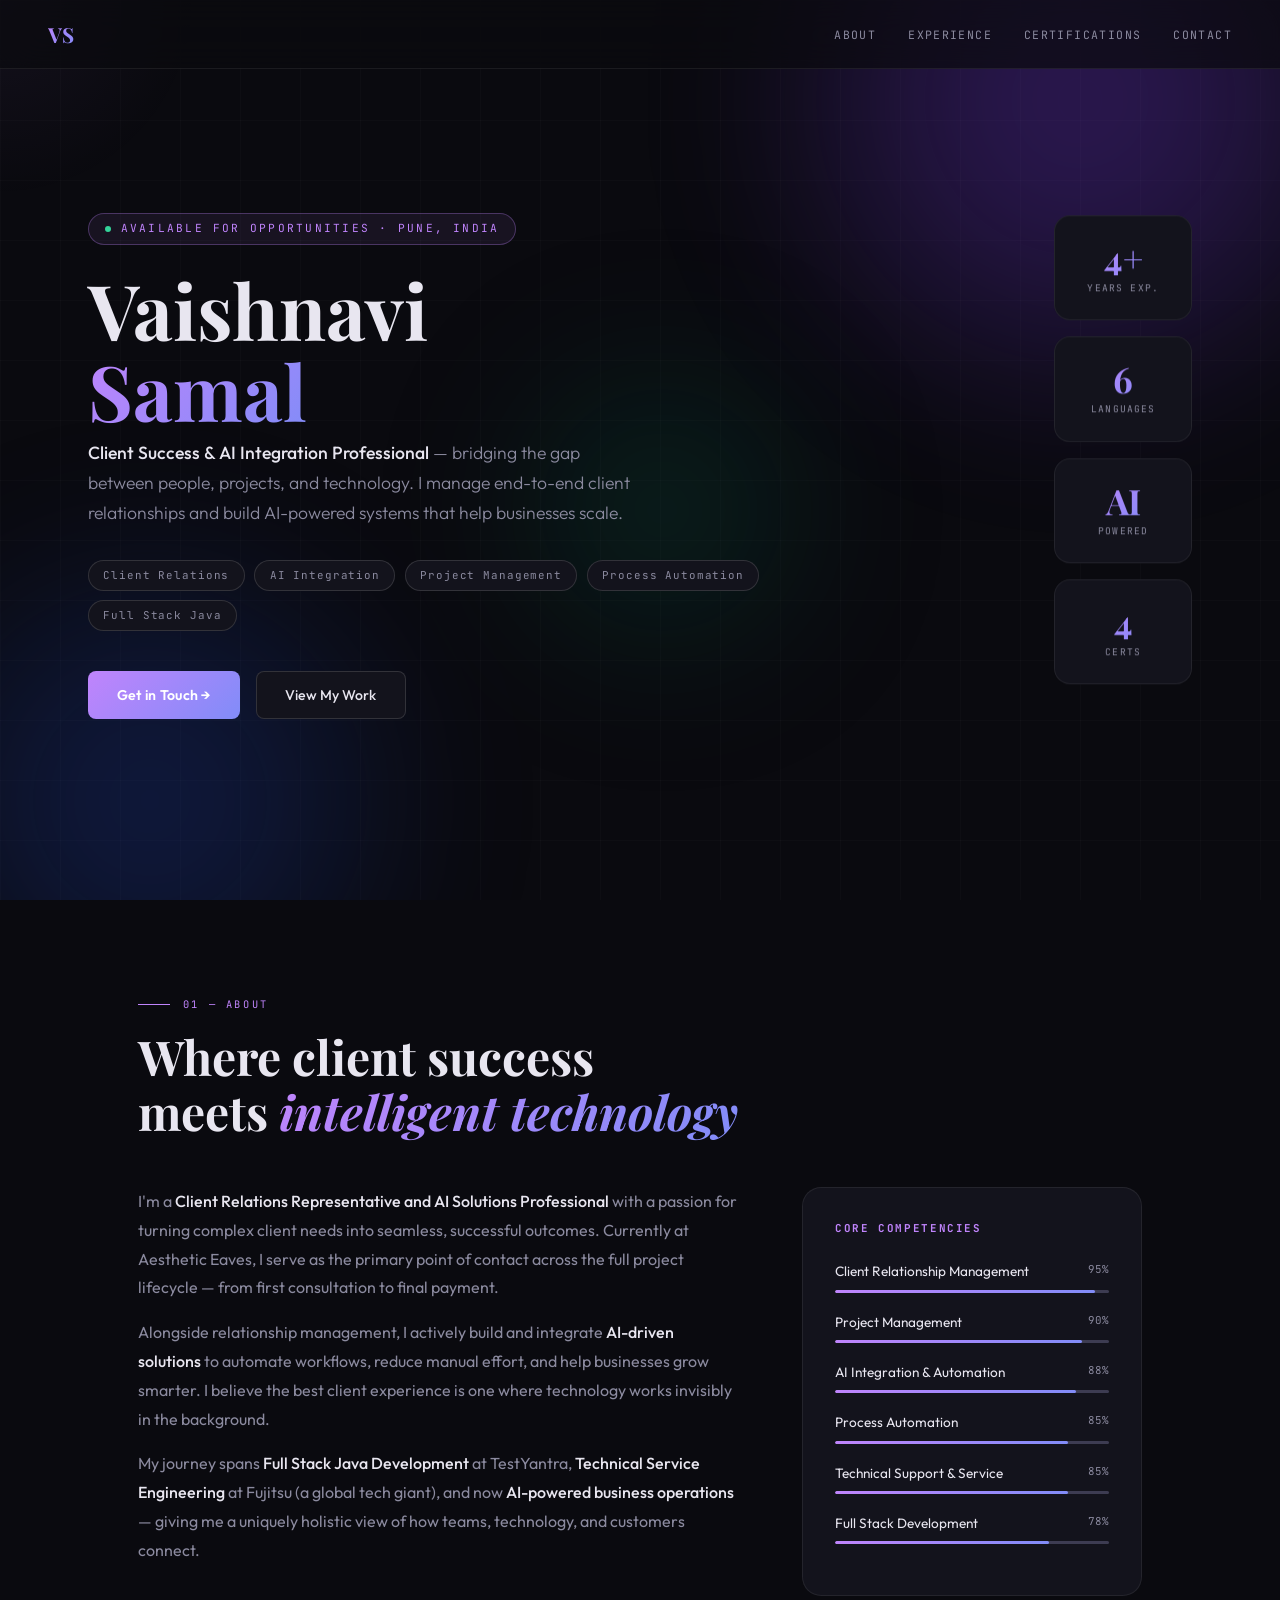
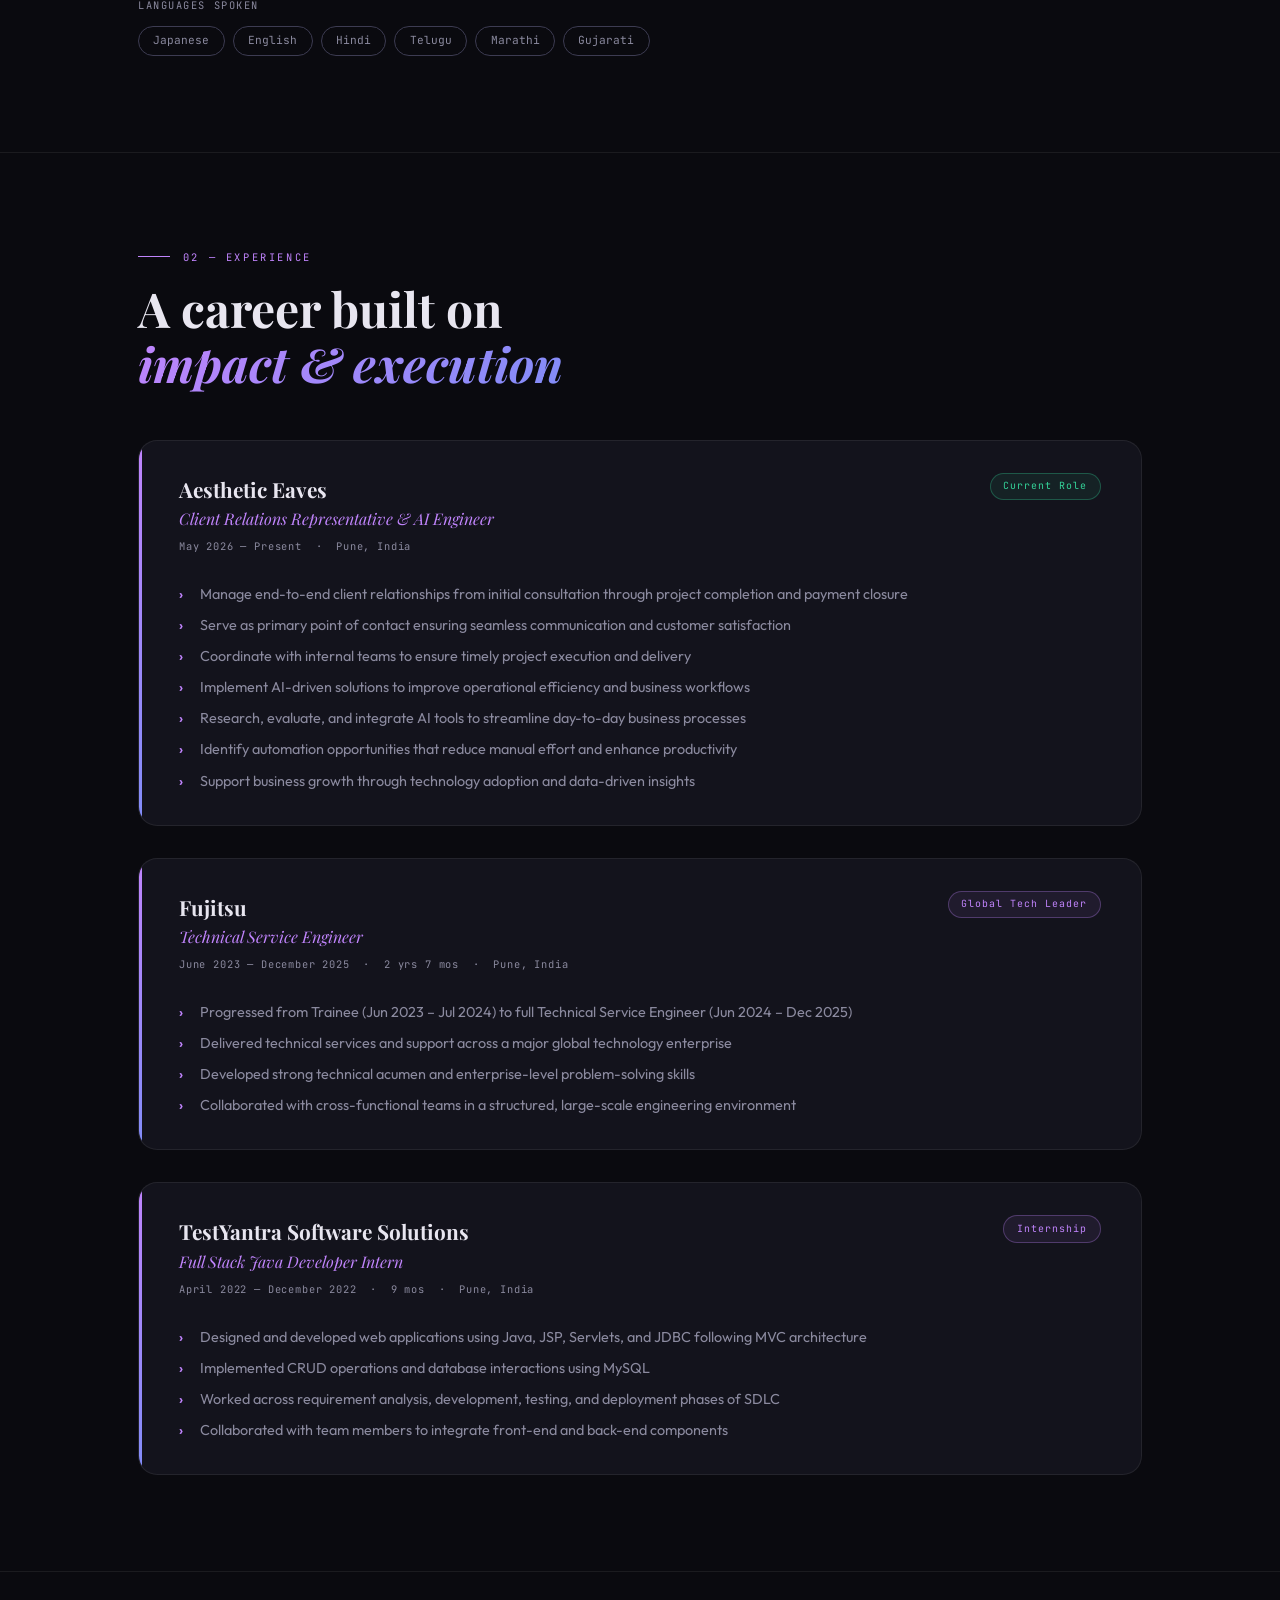
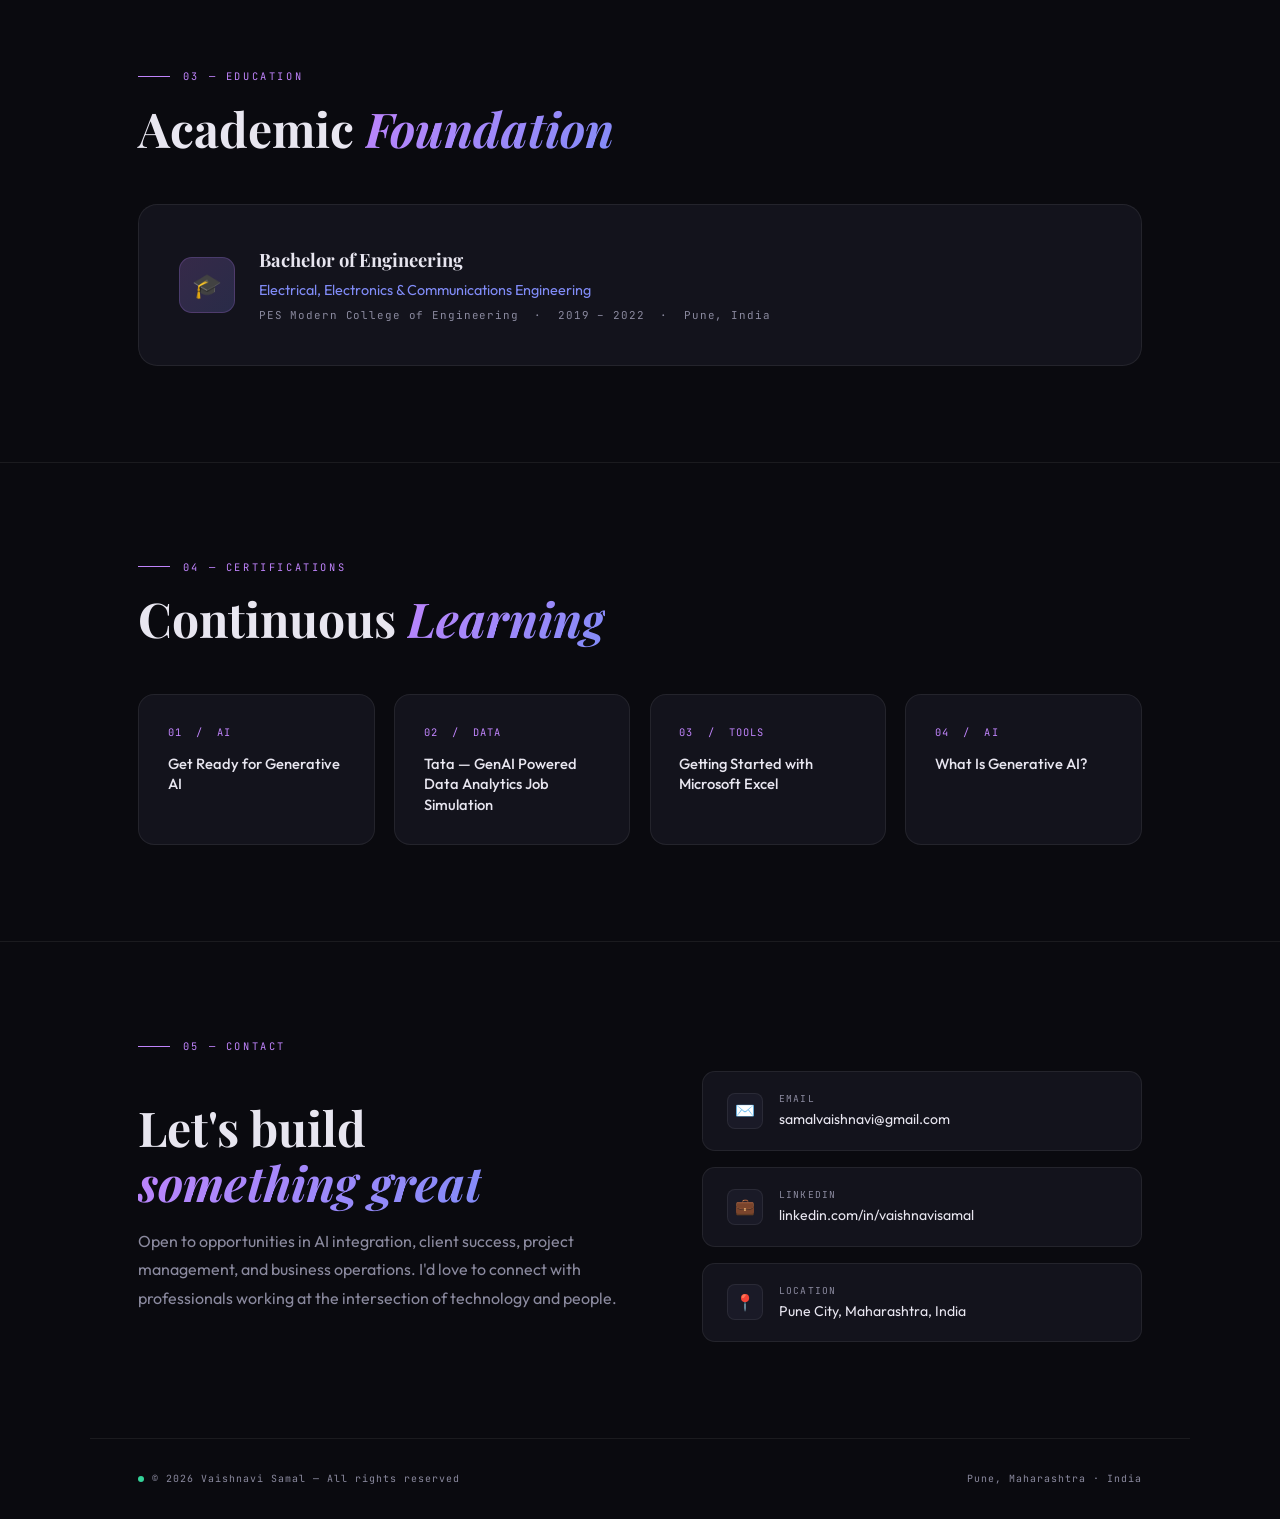
==== index.html @ eb352e18 "Add files via upload" ====
<!DOCTYPE html>
<html lang="en">
<head>
<meta charset="UTF-8"/>
<meta name="viewport" content="width=device-width, initial-scale=1.0"/>
<title>Vaishnavi Samal — Portfolio</title>
<link rel="preconnect" href="https://fonts.googleapis.com"/>
<link rel="preconnect" href="https://fonts.gstatic.com" crossorigin/>
<link href="https://fonts.googleapis.com/css2?family=Playfair+Display:ital,wght@0,400;0,500;0,700;1,400;1,500&family=Outfit:wght@300;400;500;600&family=JetBrains+Mono:wght@300;400&display=swap" rel="stylesheet"/>
<style>
*,*::before,*::after{box-sizing:border-box;margin:0;padding:0}
:root{
  --bg:#0a0a0f;
  --surface:#13131c;
  --surface2:#1a1a27;
  --border:rgba(255,255,255,0.07);
  --border2:rgba(255,255,255,0.13);
  --text:#e8e6f0;
  --muted:#8b8a9f;
  --faint:#3d3c52;
  --accent:#c084fc;
  --accent2:#818cf8;
  --accent3:#34d399;
  --gold:#fbbf24;
  --red:#f87171;
  --grad:linear-gradient(135deg,#c084fc,#818cf8);
}
html{scroll-behavior:smooth;font-size:16px}
body{background:var(--bg);color:var(--text);font-family:'Outfit',sans-serif;font-weight:400;line-height:1.6;overflow-x:hidden}

/* scrollbar */
::-webkit-scrollbar{width:4px}
::-webkit-scrollbar-track{background:var(--bg)}
::-webkit-scrollbar-thumb{background:var(--faint);border-radius:2px}

/* ── CURSOR GLOW ── */
.cursor-glow{position:fixed;pointer-events:none;width:400px;height:400px;border-radius:50%;background:radial-gradient(circle,rgba(192,132,252,0.06) 0%,transparent 70%);transform:translate(-50%,-50%);z-index:0;transition:opacity .3s}

/* ── NAV ── */
nav{position:fixed;top:0;left:0;right:0;z-index:1000;padding:1.1rem 3rem;display:flex;justify-content:space-between;align-items:center;background:rgba(10,10,15,0.7);backdrop-filter:blur(20px);border-bottom:1px solid var(--border)}
.nav-brand{font-family:'Playfair Display',serif;font-size:1.3rem;font-weight:700;background:var(--grad);-webkit-background-clip:text;-webkit-text-fill-color:transparent;background-clip:text;text-decoration:none}
.nav-links{display:flex;gap:2rem;list-style:none}
.nav-links a{font-family:'JetBrains Mono',monospace;font-size:.72rem;letter-spacing:.12em;text-transform:uppercase;color:var(--muted);text-decoration:none;transition:color .2s;position:relative}
.nav-links a::after{content:'';position:absolute;bottom:-3px;left:0;width:0;height:1px;background:var(--accent);transition:width .3s}
.nav-links a:hover{color:var(--text)}
.nav-links a:hover::after{width:100%}

/* ── HERO ── */
.hero{min-height:100vh;display:flex;align-items:center;padding:6rem 3rem 4rem;position:relative;overflow:hidden;max-width:1200px;margin:0 auto}
.hero-bg{position:fixed;top:0;left:0;right:0;bottom:0;z-index:-1;overflow:hidden}
.orb{position:absolute;border-radius:50%;filter:blur(80px);opacity:.35}
.orb1{width:600px;height:600px;background:radial-gradient(circle,#7c3aed,transparent);top:-200px;right:-100px;animation:float1 12s ease-in-out infinite}
.orb2{width:500px;height:500px;background:radial-gradient(circle,#1e40af,transparent);bottom:-150px;left:-100px;animation:float2 15s ease-in-out infinite}
.orb3{width:300px;height:300px;background:radial-gradient(circle,#065f46,transparent);top:40%;left:40%;animation:float3 10s ease-in-out infinite}
@keyframes float1{0%,100%{transform:translate(0,0)}50%{transform:translate(-30px,30px)}}
@keyframes float2{0%,100%{transform:translate(0,0)}50%{transform:translate(25px,-25px)}}
@keyframes float3{0%,100%{transform:translate(0,0)}50%{transform:translate(-20px,20px)}}

.grid-lines{position:fixed;inset:0;z-index:-1;background-image:linear-gradient(rgba(255,255,255,.02) 1px,transparent 1px),linear-gradient(90deg,rgba(255,255,255,.02) 1px,transparent 1px);background-size:60px 60px}

.hero-content{max-width:700px;z-index:2}
.hero-eyebrow{display:inline-flex;align-items:center;gap:.6rem;font-family:'JetBrains Mono',monospace;font-size:.7rem;letter-spacing:.2em;text-transform:uppercase;color:var(--accent);margin-bottom:1.5rem;padding:.4rem 1rem;border:1px solid rgba(192,132,252,.3);border-radius:2rem;background:rgba(192,132,252,.08)}
.hero-eyebrow::before{content:'';width:6px;height:6px;border-radius:50%;background:var(--accent3);animation:pulse 2s ease-in-out infinite}
@keyframes pulse{0%,100%{opacity:1;transform:scale(1)}50%{opacity:.5;transform:scale(.8)}}

h1.name{font-family:'Playfair Display',serif;font-size:clamp(3.2rem,6vw,5.5rem);line-height:1.05;font-weight:700;margin-bottom:.5rem}
h1.name span{background:var(--grad);-webkit-background-clip:text;-webkit-text-fill-color:transparent;background-clip:text}
.hero-title{font-size:1.1rem;color:var(--muted);font-weight:300;margin-bottom:2rem;max-width:560px;line-height:1.7}
.hero-title strong{color:var(--text);font-weight:500}

.hero-chips{display:flex;flex-wrap:wrap;gap:.6rem;margin-bottom:2.5rem}
.chip{font-family:'JetBrains Mono',monospace;font-size:.68rem;letter-spacing:.08em;padding:.35rem .9rem;border:1px solid var(--border2);border-radius:2rem;color:var(--muted);background:var(--surface)}

.hero-actions{display:flex;gap:1rem;flex-wrap:wrap}
.btn-primary{display:inline-flex;align-items:center;gap:.5rem;padding:.75rem 1.8rem;background:var(--grad);color:#fff;text-decoration:none;border-radius:.5rem;font-size:.88rem;font-weight:600;letter-spacing:.02em;transition:opacity .2s,transform .2s}
.btn-primary:hover{opacity:.9;transform:translateY(-1px)}
.btn-secondary{display:inline-flex;align-items:center;gap:.5rem;padding:.75rem 1.8rem;border:1px solid var(--border2);color:var(--text);text-decoration:none;border-radius:.5rem;font-size:.88rem;font-weight:500;transition:all .2s;background:var(--surface)}
.btn-secondary:hover{border-color:var(--accent);background:rgba(192,132,252,.08)}

.hero-stats{position:absolute;right:3rem;top:50%;transform:translateY(-50%);display:flex;flex-direction:column;gap:1rem;z-index:2}
.stat-card{background:var(--surface);border:1px solid var(--border);border-radius:1rem;padding:1.5rem 2rem;text-align:center;backdrop-filter:blur(10px);transition:border-color .3s,transform .3s}
.stat-card:hover{border-color:var(--border2);transform:translateX(-4px)}
.stat-num{font-family:'Playfair Display',serif;font-size:2.2rem;font-weight:700;background:var(--grad);-webkit-background-clip:text;-webkit-text-fill-color:transparent;background-clip:text;line-height:1}
.stat-lbl{font-family:'JetBrains Mono',monospace;font-size:.6rem;letter-spacing:.12em;text-transform:uppercase;color:var(--muted);margin-top:.3rem}

/* ── SECTIONS ── */
.wrapper{max-width:1100px;margin:0 auto;padding:0 3rem}
section{padding:6rem 0;position:relative;z-index:1}
section + section{border-top:1px solid var(--border)}

.section-tag{font-family:'JetBrains Mono',monospace;font-size:.65rem;letter-spacing:.25em;text-transform:uppercase;color:var(--accent);margin-bottom:1rem;display:flex;align-items:center;gap:.8rem}
.section-tag::before{content:'';width:2rem;height:1px;background:var(--accent)}
h2.sh{font-family:'Playfair Display',serif;font-size:clamp(2rem,4vw,3rem);font-weight:700;line-height:1.15;margin-bottom:3rem}
h2.sh em{font-style:italic;background:var(--grad);-webkit-background-clip:text;-webkit-text-fill-color:transparent;background-clip:text}

/* ── ABOUT ── */
.about-grid{display:grid;grid-template-columns:1fr 340px;gap:4rem;align-items:start}
.about-body p{color:var(--muted);margin-bottom:1rem;font-size:1rem;line-height:1.8}
.about-body p strong{color:var(--text);font-weight:500}

.lang-row{margin-top:2rem}
.lang-row-label{font-family:'JetBrains Mono',monospace;font-size:.65rem;letter-spacing:.15em;text-transform:uppercase;color:var(--muted);margin-bottom:.8rem}
.lang-pills{display:flex;flex-wrap:wrap;gap:.5rem}
.lang-pill{font-family:'JetBrains Mono',monospace;font-size:.7rem;padding:.3rem .9rem;border:1px solid var(--faint);border-radius:2rem;color:var(--muted);transition:all .2s}
.lang-pill:hover{border-color:var(--accent3);color:var(--accent3)}

.skills-box{background:var(--surface);border:1px solid var(--border);border-radius:1.2rem;padding:2rem;position:sticky;top:6rem}
.skills-box h3{font-family:'JetBrains Mono',monospace;font-size:.68rem;letter-spacing:.15em;text-transform:uppercase;color:var(--accent);margin-bottom:1.5rem}
.sk{margin-bottom:1.2rem}
.sk-row{display:flex;justify-content:space-between;margin-bottom:.4rem}
.sk-name{font-size:.85rem;color:var(--text)}
.sk-pct{font-family:'JetBrains Mono',monospace;font-size:.68rem;color:var(--muted)}
.sk-track{height:3px;background:var(--faint);border-radius:2px;overflow:hidden}
.sk-fill{height:100%;border-radius:2px;background:var(--grad);width:0;transition:width 1.4s cubic-bezier(.16,1,.3,1)}

/* ── EXPERIENCE ── */
.exp-list{display:flex;flex-direction:column;gap:2rem}
.exp-card{background:var(--surface);border:1px solid var(--border);border-radius:1.2rem;padding:2rem 2.5rem;position:relative;overflow:hidden;transition:border-color .3s,transform .3s;opacity:0;transform:translateY(24px)}
.exp-card.visible{opacity:1;transform:translateY(0)}
.exp-card::before{content:'';position:absolute;left:0;top:0;bottom:0;width:3px;background:var(--grad);border-radius:3px 0 0 3px}
.exp-card:hover{border-color:var(--border2);transform:translateX(4px)}
.exp-head{display:flex;justify-content:space-between;align-items:flex-start;margin-bottom:.8rem;flex-wrap:wrap;gap:.5rem}
.exp-company{font-family:'Playfair Display',serif;font-size:1.3rem;font-weight:700;color:var(--text)}
.exp-badge{font-family:'JetBrains Mono',monospace;font-size:.62rem;letter-spacing:.1em;padding:.3rem .8rem;border-radius:2rem;border:1px solid rgba(192,132,252,.3);color:var(--accent);background:rgba(192,132,252,.08)}
.exp-badge.active{border-color:rgba(52,211,153,.3);color:var(--accent3);background:rgba(52,211,153,.08)}
.exp-role{font-style:italic;color:var(--accent);font-family:'Playfair Display',serif;font-size:1rem;margin-bottom:.4rem}
.exp-meta{font-family:'JetBrains Mono',monospace;font-size:.65rem;letter-spacing:.08em;color:var(--muted);margin-bottom:1rem}
.exp-points{list-style:none;display:flex;flex-direction:column;gap:.5rem}
.exp-points li{font-size:.9rem;color:var(--muted);padding-left:1.3rem;position:relative;line-height:1.6}
.exp-points li::before{content:'›';position:absolute;left:0;color:var(--accent);font-weight:600}

/* ── EDUCATION ── */
.edu-card{background:var(--surface);border:1px solid var(--border);border-radius:1.2rem;padding:2.5rem;display:grid;grid-template-columns:auto 1fr;gap:1.5rem;align-items:center;transition:border-color .3s}
.edu-card:hover{border-color:var(--border2)}
.edu-icon{width:56px;height:56px;border-radius:.8rem;background:linear-gradient(135deg,rgba(192,132,252,.2),rgba(129,140,248,.2));border:1px solid rgba(192,132,252,.2);display:flex;align-items:center;justify-content:center;font-size:1.5rem}
.edu-degree{font-family:'Playfair Display',serif;font-size:1.15rem;font-weight:700;margin-bottom:.3rem}
.edu-field{color:var(--accent2);font-size:.9rem;margin-bottom:.3rem}
.edu-year{font-family:'JetBrains Mono',monospace;font-size:.68rem;color:var(--muted);letter-spacing:.08em}

/* ── CERTS ── */
.cert-grid{display:grid;grid-template-columns:repeat(auto-fit,minmax(230px,1fr));gap:1.2rem}
.cert-card{background:var(--surface);border:1px solid var(--border);border-radius:1rem;padding:1.8rem;position:relative;overflow:hidden;transition:all .3s;opacity:0;transform:translateY(20px)}
.cert-card.visible{opacity:1;transform:translateY(0)}
.cert-card:hover{border-color:rgba(192,132,252,.4);transform:translateY(-4px)}
.cert-card::after{content:'';position:absolute;bottom:0;left:0;right:0;height:2px;background:var(--grad);transform:scaleX(0);transform-origin:left;transition:transform .4s ease}
.cert-card:hover::after{transform:scaleX(1)}
.cert-num{font-family:'JetBrains Mono',monospace;font-size:.65rem;color:var(--accent);letter-spacing:.1em;margin-bottom:.8rem}
.cert-name{font-size:.92rem;font-weight:500;line-height:1.4;color:var(--text)}

/* ── CONTACT ── */
.contact-grid{display:grid;grid-template-columns:1.1fr 1fr;gap:5rem;align-items:center}
.contact-body p{color:var(--muted);margin-top:1rem;font-size:1rem;line-height:1.8}
.contact-links{display:flex;flex-direction:column;gap:1rem}
.clink{display:flex;align-items:center;gap:1rem;text-decoration:none;color:var(--text);padding:1.2rem 1.5rem;border:1px solid var(--border);border-radius:.8rem;background:var(--surface);transition:all .25s}
.clink:hover{border-color:rgba(192,132,252,.4);background:rgba(192,132,252,.06);transform:translateX(4px)}
.clink-icon{width:36px;height:36px;border-radius:.5rem;display:flex;align-items:center;justify-content:center;background:var(--surface2);border:1px solid var(--border);font-size:1rem;flex-shrink:0}
.clink-text{display:flex;flex-direction:column}
.clink-label{font-family:'JetBrains Mono',monospace;font-size:.6rem;letter-spacing:.12em;text-transform:uppercase;color:var(--muted);margin-bottom:.1rem}
.clink-val{font-size:.88rem;color:var(--text)}

/* ── FOOTER ── */
footer{border-top:1px solid var(--border);padding:2rem 3rem;display:flex;justify-content:space-between;align-items:center;max-width:1100px;margin:0 auto;position:relative;z-index:1}
footer p{font-family:'JetBrains Mono',monospace;font-size:.62rem;letter-spacing:.1em;color:var(--muted)}
.footer-dot{width:6px;height:6px;border-radius:50%;background:var(--accent3);display:inline-block;margin-right:.5rem;animation:pulse 2s ease-in-out infinite}

/* ── SCROLL FADE ── */
.fade{opacity:0;transform:translateY(28px);transition:opacity .7s ease,transform .7s ease}
.fade.visible{opacity:1;transform:translateY(0)}

/* ── RESPONSIVE ── */
@media(max-width:900px){
  nav{padding:1rem 1.5rem}
  .nav-links{gap:1.2rem}
  .hero{flex-direction:column;padding:7rem 1.5rem 3rem;align-items:flex-start}
  .hero-stats{position:static;transform:none;flex-direction:row;flex-wrap:wrap;margin-top:2.5rem}
  .stat-card{flex:1;min-width:120px}
  .wrapper{padding:0 1.5rem}
  section{padding:4rem 0}
  .about-grid{grid-template-columns:1fr;gap:2.5rem}
  .skills-box{position:static}
  .contact-grid{grid-template-columns:1fr;gap:2.5rem}
  .edu-card{grid-template-columns:1fr}
  footer{flex-direction:column;gap:.5rem;text-align:center;padding:1.5rem}
}
@media(max-width:600px){
  .nav-links{display:none}
  h1.name{font-size:2.5rem}
  .hero-stats{gap:.7rem}
  .stat-card{padding:1rem 1.2rem}
}
</style>
</head>
<body>

<div class="cursor-glow" id="glow"></div>
<div class="hero-bg">
  <div class="orb orb1"></div>
  <div class="orb orb2"></div>
  <div class="orb orb3"></div>
  <div class="grid-lines"></div>
</div>

<!-- NAV -->
<nav>
  <a href="#" class="nav-brand">VS</a>
  <ul class="nav-links">
    <li><a href="#about">About</a></li>
    <li><a href="#experience">Experience</a></li>
    <li><a href="#certifications">Certifications</a></li>
    <li><a href="#contact">Contact</a></li>
  </ul>
</nav>

<!-- HERO -->
<div class="hero">
  <div class="hero-content">
    <div class="hero-eyebrow">Available for opportunities · Pune, India</div>
    <h1 class="name">Vaishnavi<br/><span>Samal</span></h1>
    <p class="hero-title">
      <strong>Client Success & AI Integration Professional</strong> — bridging the gap between
      people, projects, and technology. I manage end-to-end client relationships and build
      AI-powered systems that help businesses scale.
    </p>
    <div class="hero-chips">
      <span class="chip">Client Relations</span>
      <span class="chip">AI Integration</span>
      <span class="chip">Project Management</span>
      <span class="chip">Process Automation</span>
      <span class="chip">Full Stack Java</span>
    </div>
    <div class="hero-actions">
      <a href="#contact" class="btn-primary">Get in Touch →</a>
      <a href="#experience" class="btn-secondary">View My Work</a>
    </div>
  </div>
  <div class="hero-stats">
    <div class="stat-card">
      <div class="stat-num">4+</div>
      <div class="stat-lbl">Years Exp.</div>
    </div>
    <div class="stat-card">
      <div class="stat-num">6</div>
      <div class="stat-lbl">Languages</div>
    </div>
    <div class="stat-card">
      <div class="stat-num">AI</div>
      <div class="stat-lbl">Powered</div>
    </div>
    <div class="stat-card">
      <div class="stat-num">4</div>
      <div class="stat-lbl">Certs</div>
    </div>
  </div>
</div>

<!-- ABOUT -->
<section id="about">
  <div class="wrapper">
    <div class="section-tag">01 — About</div>
    <h2 class="sh fade">Where client success<br/>meets <em>intelligent technology</em></h2>
    <div class="about-grid">
      <div class="about-body fade">
        <p>I'm a <strong>Client Relations Representative and AI Solutions Professional</strong> with a passion for turning complex client needs into seamless, successful outcomes. Currently at Aesthetic Eaves, I serve as the primary point of contact across the full project lifecycle — from first consultation to final payment.</p>
        <p>Alongside relationship management, I actively build and integrate <strong>AI-driven solutions</strong> to automate workflows, reduce manual effort, and help businesses grow smarter. I believe the best client experience is one where technology works invisibly in the background.</p>
        <p>My journey spans <strong>Full Stack Java Development</strong> at TestYantra, <strong>Technical Service Engineering</strong> at Fujitsu (a global tech giant), and now <strong>AI-powered business operations</strong> — giving me a uniquely holistic view of how teams, technology, and customers connect.</p>
        <div class="lang-row">
          <div class="lang-row-label">Languages Spoken</div>
          <div class="lang-pills">
            <span class="lang-pill">Japanese</span>
            <span class="lang-pill">English</span>
            <span class="lang-pill">Hindi</span>
            <span class="lang-pill">Telugu</span>
            <span class="lang-pill">Marathi</span>
            <span class="lang-pill">Gujarati</span>
          </div>
        </div>
      </div>
      <div class="skills-box fade">
        <h3>Core Competencies</h3>
        <div class="sk">
          <div class="sk-row"><span class="sk-name">Client Relationship Management</span><span class="sk-pct">95%</span></div>
          <div class="sk-track"><div class="sk-fill" data-w="95"></div></div>
        </div>
        <div class="sk">
          <div class="sk-row"><span class="sk-name">Project Management</span><span class="sk-pct">90%</span></div>
          <div class="sk-track"><div class="sk-fill" data-w="90"></div></div>
        </div>
        <div class="sk">
          <div class="sk-row"><span class="sk-name">AI Integration & Automation</span><span class="sk-pct">88%</span></div>
          <div class="sk-track"><div class="sk-fill" data-w="88"></div></div>
        </div>
        <div class="sk">
          <div class="sk-row"><span class="sk-name">Process Automation</span><span class="sk-pct">85%</span></div>
          <div class="sk-track"><div class="sk-fill" data-w="85"></div></div>
        </div>
        <div class="sk">
          <div class="sk-row"><span class="sk-name">Technical Support & Service</span><span class="sk-pct">85%</span></div>
          <div class="sk-track"><div class="sk-fill" data-w="85"></div></div>
        </div>
        <div class="sk">
          <div class="sk-row"><span class="sk-name">Full Stack Development</span><span class="sk-pct">78%</span></div>
          <div class="sk-track"><div class="sk-fill" data-w="78"></div></div>
        </div>
      </div>
    </div>
  </div>
</section>

<!-- EXPERIENCE -->
<section id="experience">
  <div class="wrapper">
    <div class="section-tag">02 — Experience</div>
    <h2 class="sh fade">A career built on<br/><em>impact & execution</em></h2>
    <div class="exp-list">

      <div class="exp-card">
        <div class="exp-head">
          <div>
            <div class="exp-company">Aesthetic Eaves</div>
            <div class="exp-role">Client Relations Representative & AI Engineer</div>
            <div class="exp-meta">May 2026 — Present &nbsp;·&nbsp; Pune, India</div>
          </div>
          <span class="exp-badge active">Current Role</span>
        </div>
        <ul class="exp-points">
          <li>Manage end-to-end client relationships from initial consultation through project completion and payment closure</li>
          <li>Serve as primary point of contact ensuring seamless communication and customer satisfaction</li>
          <li>Coordinate with internal teams to ensure timely project execution and delivery</li>
          <li>Implement AI-driven solutions to improve operational efficiency and business workflows</li>
          <li>Research, evaluate, and integrate AI tools to streamline day-to-day business processes</li>
          <li>Identify automation opportunities that reduce manual effort and enhance productivity</li>
          <li>Support business growth through technology adoption and data-driven insights</li>
        </ul>
      </div>

      <div class="exp-card">
        <div class="exp-head">
          <div>
            <div class="exp-company">Fujitsu</div>
            <div class="exp-role">Technical Service Engineer</div>
            <div class="exp-meta">June 2023 — December 2025 &nbsp;·&nbsp; 2 yrs 7 mos &nbsp;·&nbsp; Pune, India</div>
          </div>
          <span class="exp-badge">Global Tech Leader</span>
        </div>
        <ul class="exp-points">
          <li>Progressed from Trainee (Jun 2023 – Jul 2024) to full Technical Service Engineer (Jun 2024 – Dec 2025)</li>
          <li>Delivered technical services and support across a major global technology enterprise</li>
          <li>Developed strong technical acumen and enterprise-level problem-solving skills</li>
          <li>Collaborated with cross-functional teams in a structured, large-scale engineering environment</li>
        </ul>
      </div>

      <div class="exp-card">
        <div class="exp-head">
          <div>
            <div class="exp-company">TestYantra Software Solutions</div>
            <div class="exp-role">Full Stack Java Developer Intern</div>
            <div class="exp-meta">April 2022 — December 2022 &nbsp;·&nbsp; 9 mos &nbsp;·&nbsp; Pune, India</div>
          </div>
          <span class="exp-badge">Internship</span>
        </div>
        <ul class="exp-points">
          <li>Designed and developed web applications using Java, JSP, Servlets, and JDBC following MVC architecture</li>
          <li>Implemented CRUD operations and database interactions using MySQL</li>
          <li>Worked across requirement analysis, development, testing, and deployment phases of SDLC</li>
          <li>Collaborated with team members to integrate front-end and back-end components</li>
        </ul>
      </div>

    </div>
  </div>
</section>

<!-- EDUCATION -->
<section id="education">
  <div class="wrapper">
    <div class="section-tag">03 — Education</div>
    <h2 class="sh fade">Academic <em>Foundation</em></h2>
    <div class="edu-card fade">
      <div class="edu-icon">🎓</div>
      <div>
        <div class="edu-degree">Bachelor of Engineering</div>
        <div class="edu-field">Electrical, Electronics & Communications Engineering</div>
        <div class="edu-year">PES Modern College of Engineering &nbsp;·&nbsp; 2019 – 2022 &nbsp;·&nbsp; Pune, India</div>
      </div>
    </div>
  </div>
</section>

<!-- CERTIFICATIONS -->
<section id="certifications">
  <div class="wrapper">
    <div class="section-tag">04 — Certifications</div>
    <h2 class="sh fade">Continuous <em>Learning</em></h2>
    <div class="cert-grid">
      <div class="cert-card">
        <div class="cert-num">01 &nbsp;/&nbsp; AI</div>
        <div class="cert-name">Get Ready for Generative AI</div>
      </div>
      <div class="cert-card">
        <div class="cert-num">02 &nbsp;/&nbsp; DATA</div>
        <div class="cert-name">Tata — GenAI Powered Data Analytics Job Simulation</div>
      </div>
      <div class="cert-card">
        <div class="cert-num">03 &nbsp;/&nbsp; TOOLS</div>
        <div class="cert-name">Getting Started with Microsoft Excel</div>
      </div>
      <div class="cert-card">
        <div class="cert-num">04 &nbsp;/&nbsp; AI</div>
        <div class="cert-name">What Is Generative AI?</div>
      </div>
    </div>
  </div>
</section>

<!-- CONTACT -->
<section id="contact">
  <div class="wrapper">
    <div class="section-tag">05 — Contact</div>
    <div class="contact-grid">
      <div class="contact-body fade">
        <h2 class="sh" style="margin-bottom:0">Let's build<br/><em>something great</em></h2>
        <p>Open to opportunities in AI integration, client success, project management, and business operations. I'd love to connect with professionals working at the intersection of technology and people.</p>
      </div>
      <div class="contact-links fade">
        <a href="mailto:samalvaishnavi@gmail.com" class="clink">
          <div class="clink-icon">✉️</div>
          <div class="clink-text">
            <span class="clink-label">Email</span>
            <span class="clink-val">samalvaishnavi@gmail.com</span>
          </div>
        </a>
        <a href="https://www.linkedin.com/in/vaishnavisamal" target="_blank" rel="noopener" class="clink">
          <div class="clink-icon">💼</div>
          <div class="clink-text">
            <span class="clink-label">LinkedIn</span>
            <span class="clink-val">linkedin.com/in/vaishnavisamal</span>
          </div>
        </a>
        <div class="clink" style="cursor:default">
          <div class="clink-icon">📍</div>
          <div class="clink-text">
            <span class="clink-label">Location</span>
            <span class="clink-val">Pune City, Maharashtra, India</span>
          </div>
        </div>
      </div>
    </div>
  </div>
</section>

<footer>
  <p><span class="footer-dot"></span>© 2026 Vaishnavi Samal — All rights reserved</p>
  <p>Pune, Maharashtra · India</p>
</footer>

<script>
// Cursor glow
const glow=document.getElementById('glow');
document.addEventListener('mousemove',e=>{glow.style.left=e.clientX+'px';glow.style.top=e.clientY+'px'});

// Intersection observer — fade + skill bars
const io=new IntersectionObserver(entries=>{
  entries.forEach(e=>{
    if(e.isIntersecting){
      e.target.classList.add('visible');
      e.target.querySelectorAll('.sk-fill').forEach(b=>{b.style.width=b.dataset.w+'%'});
    }
  });
},{threshold:.15});

document.querySelectorAll('.fade,.exp-card,.cert-card').forEach((el,i)=>{
  el.style.transitionDelay=(i*.07)+'s';
  io.observe(el);
});

// Nav active link
const sections=document.querySelectorAll('section[id]');
window.addEventListener('scroll',()=>{
  const y=window.scrollY+100;
  sections.forEach(s=>{
    const link=document.querySelector(`.nav-links a[href="#${s.id}"]`);
    if(link){
      if(y>=s.offsetTop&&y<s.offsetTop+s.offsetHeight){link.style.color='var(--accent)'}
      else{link.style.color=''}
    }
  });
},{passive:true});
</script>
</body>
</html>
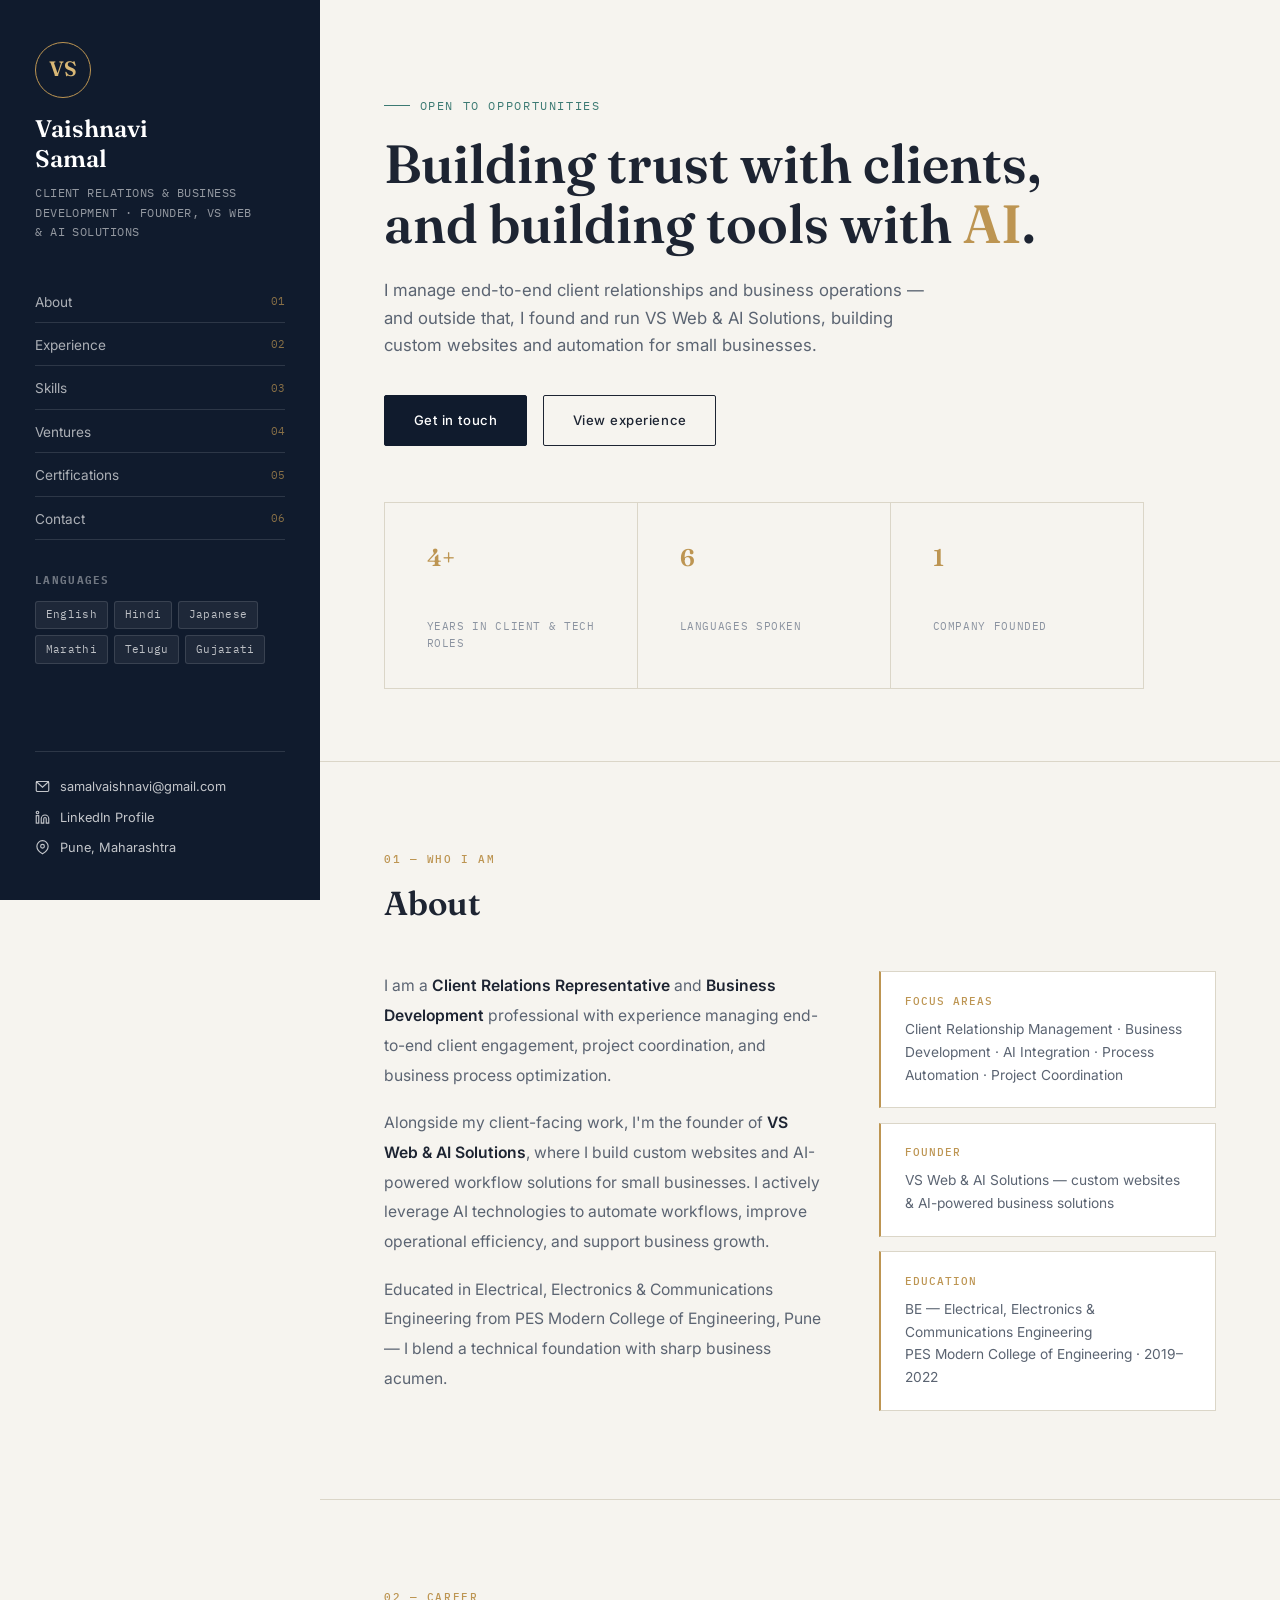
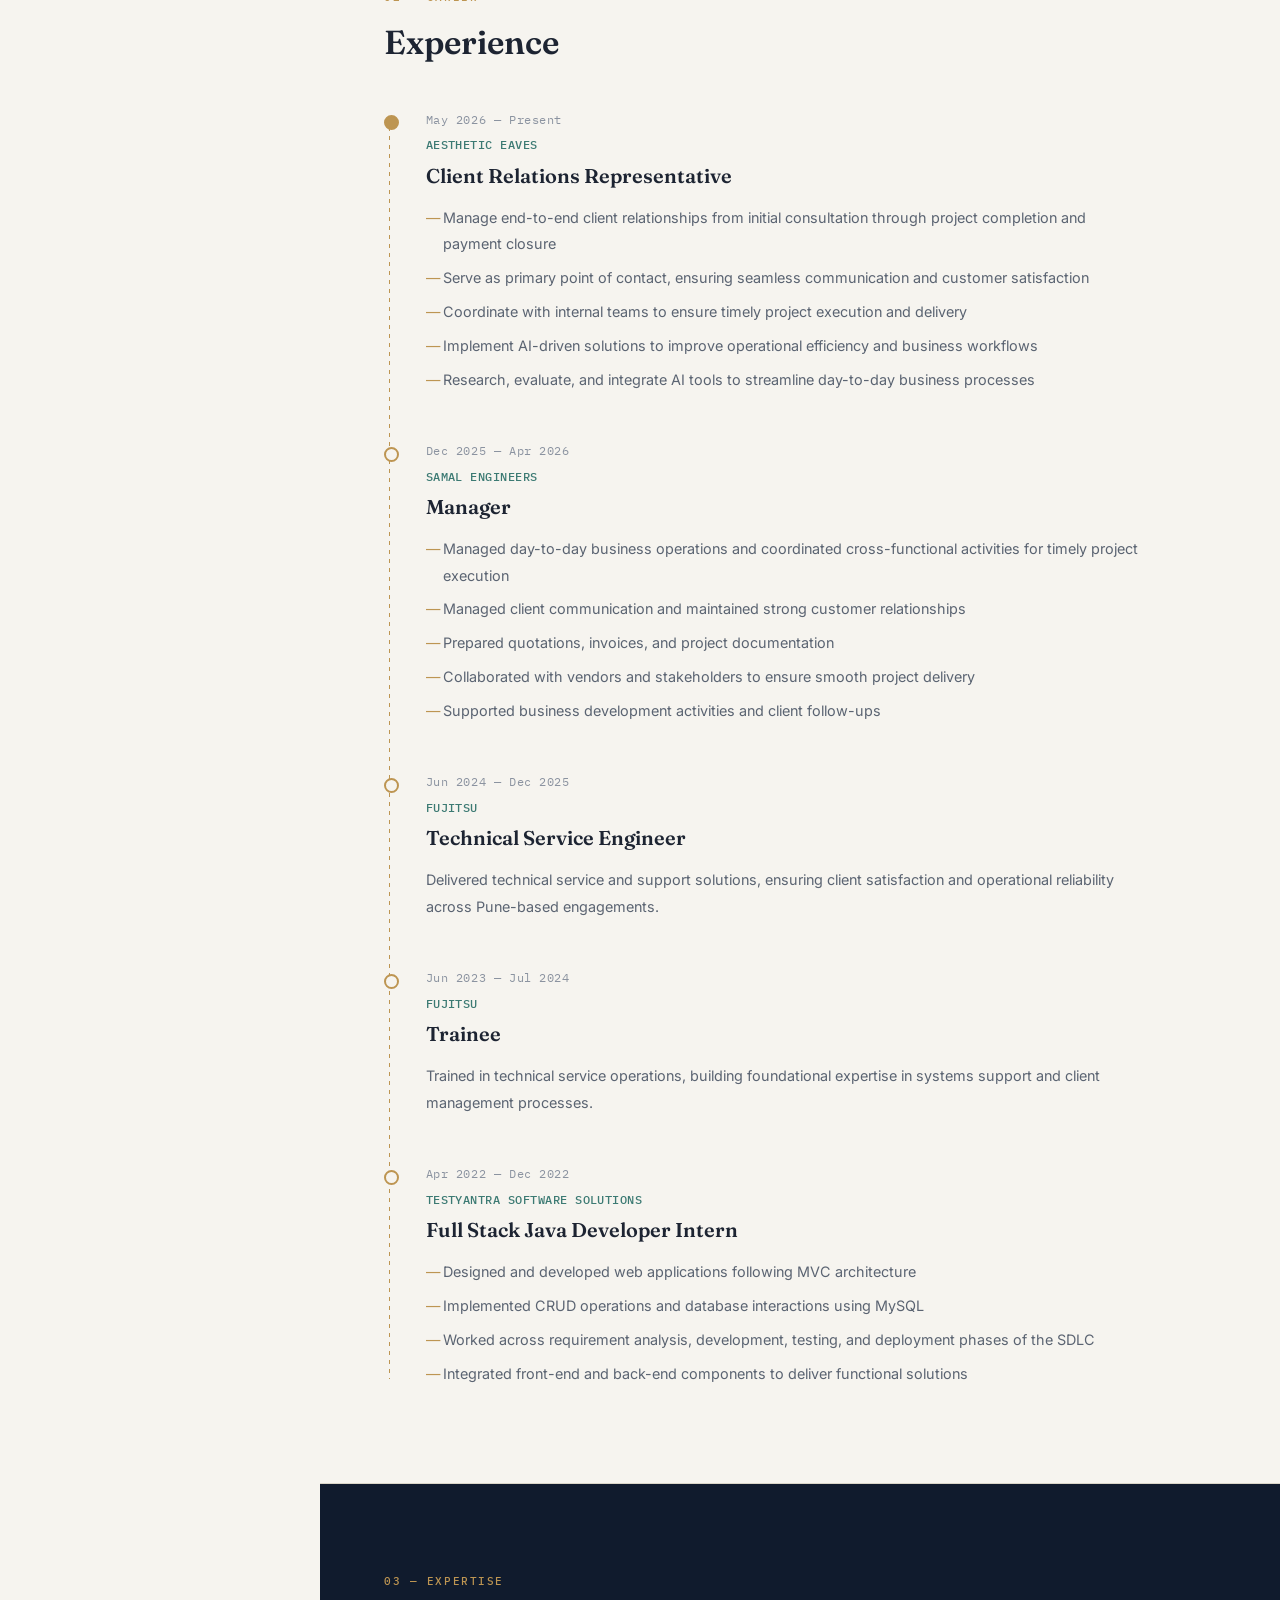
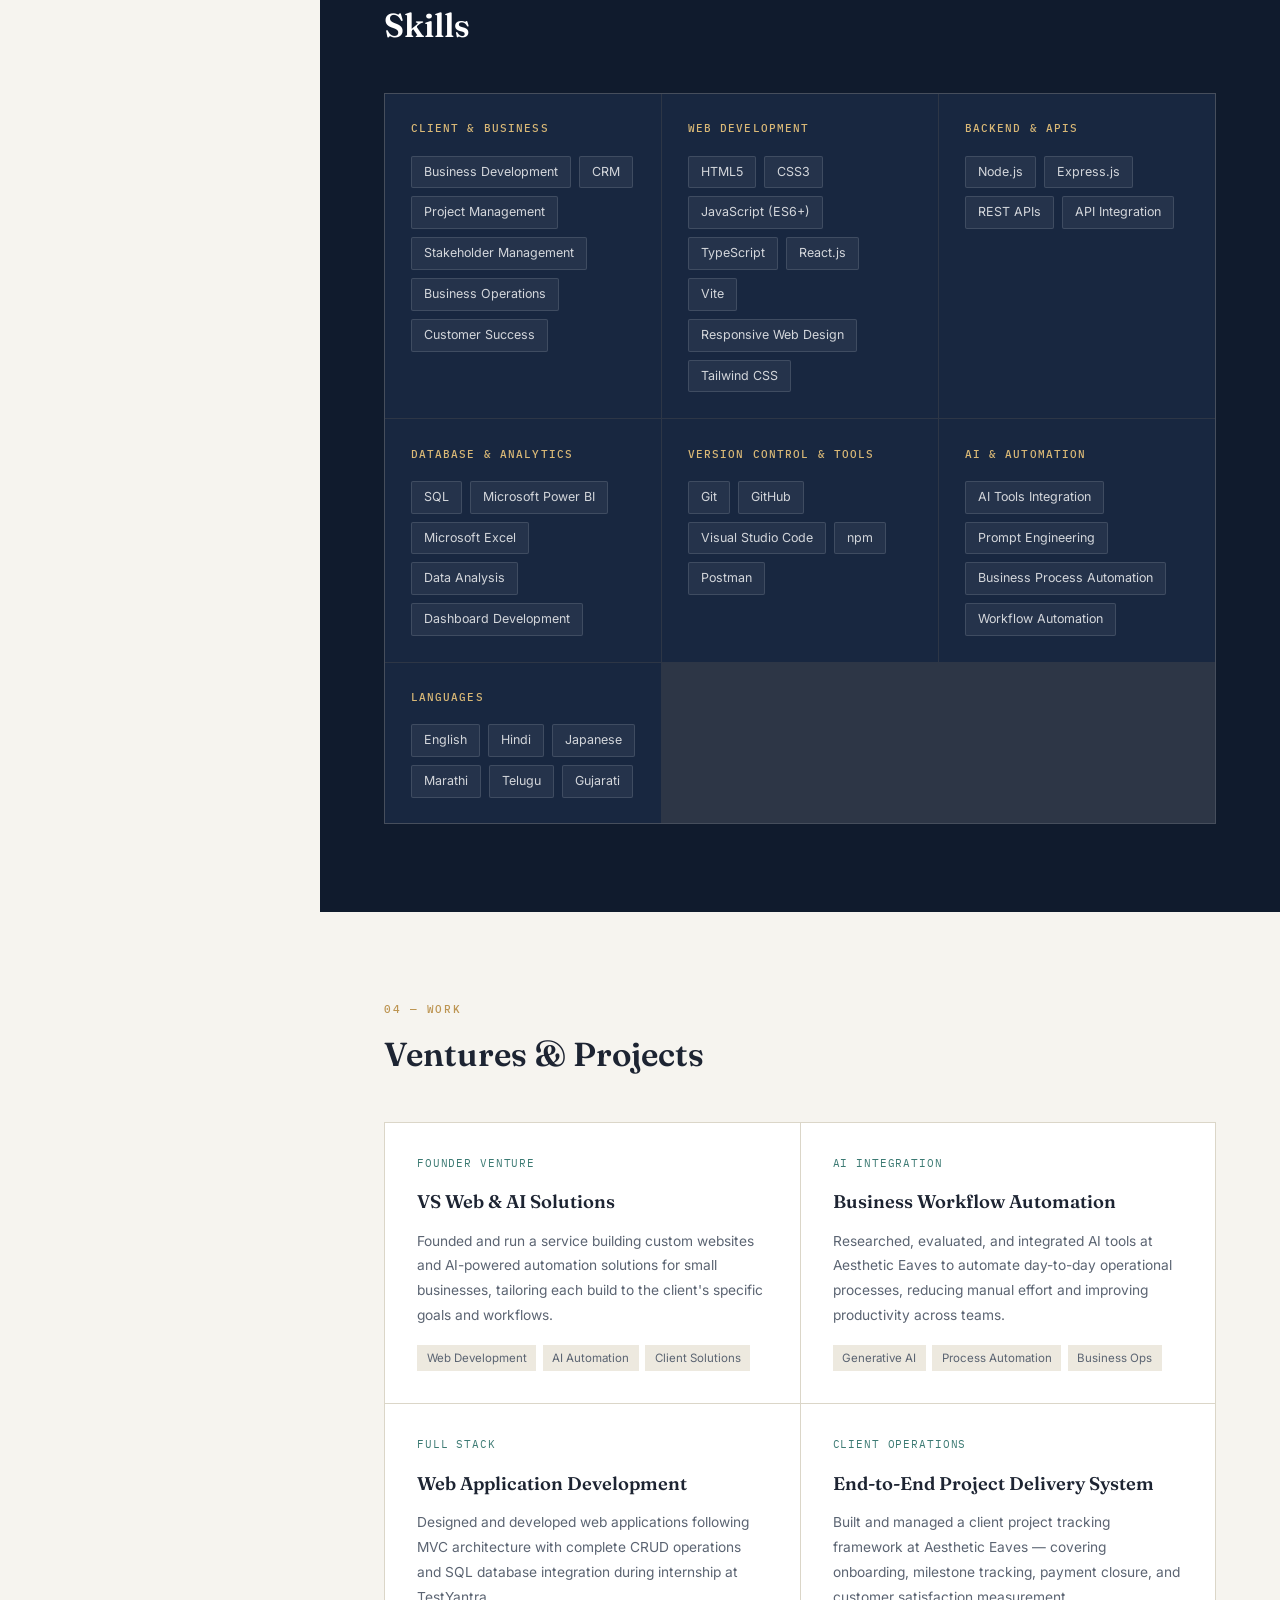
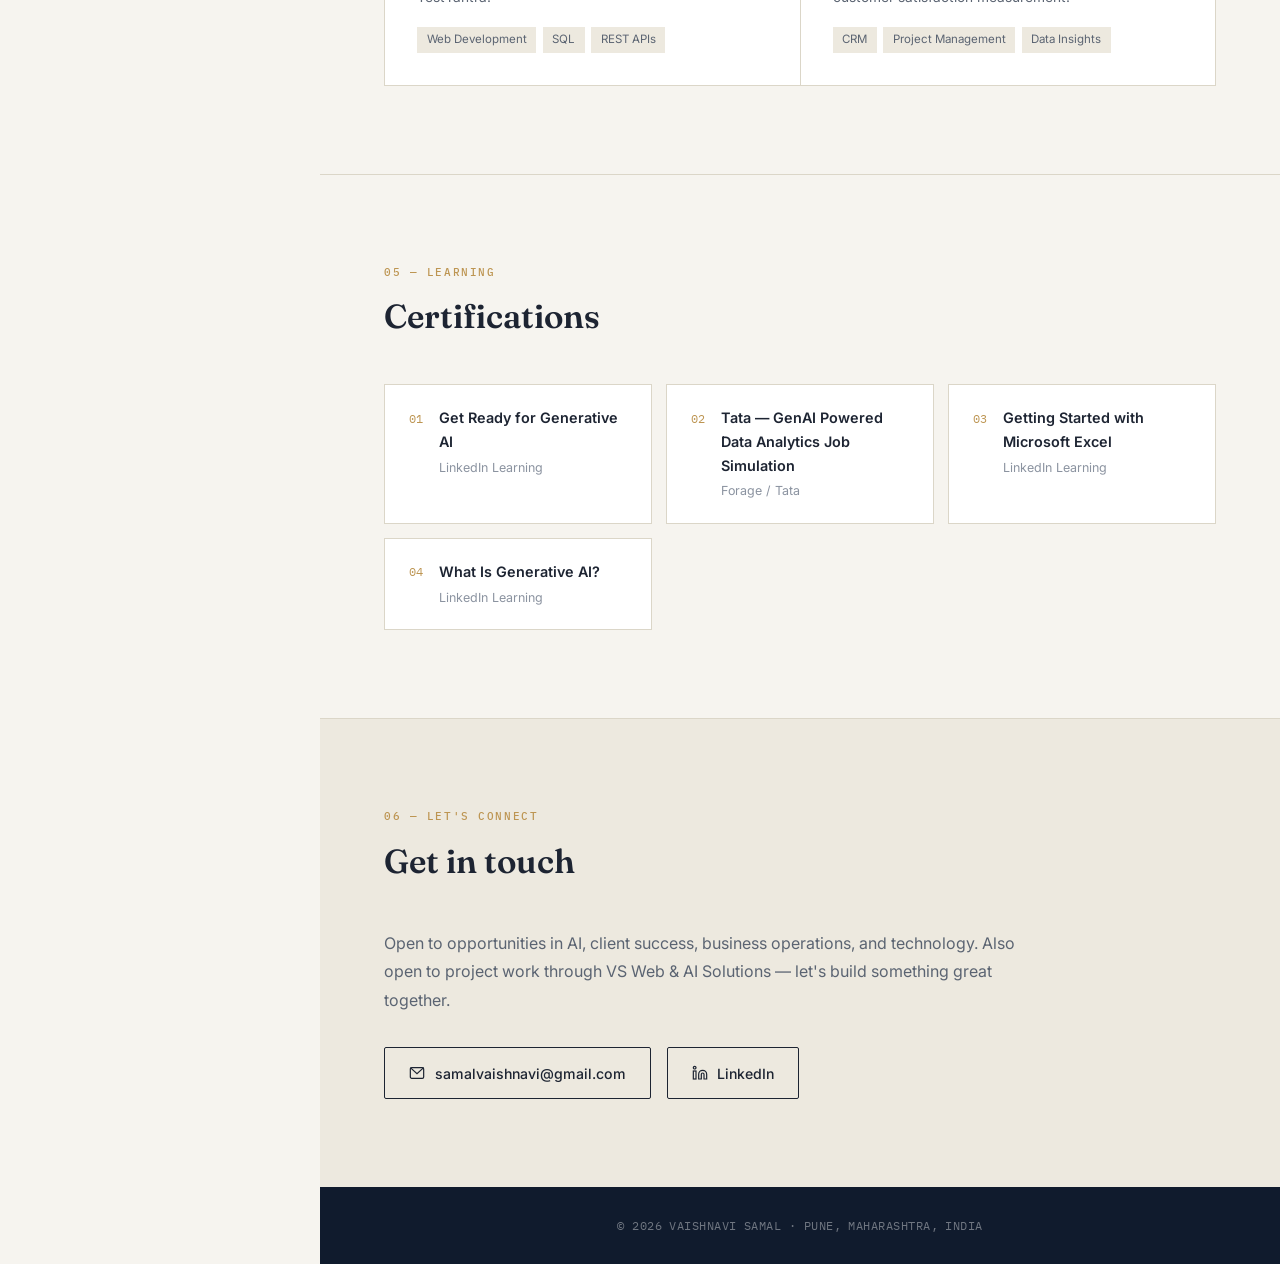
==== commit 49e3da0a: "Add files via upload" ====
--- a/index.html
+++ b/index.html
@@ -1,491 +1,368 @@
 <!DOCTYPE html>
 <html lang="en">
 <head>
-<meta charset="UTF-8"/>
-<meta name="viewport" content="width=device-width, initial-scale=1.0"/>
+<meta charset="UTF-8">
+<meta name="viewport" content="width=device-width, initial-scale=1.0">
 <title>Vaishnavi Samal — Portfolio</title>
-<link rel="preconnect" href="https://fonts.googleapis.com"/>
-<link rel="preconnect" href="https://fonts.gstatic.com" crossorigin/>
-<link href="https://fonts.googleapis.com/css2?family=Playfair+Display:ital,wght@0,400;0,500;0,700;1,400;1,500&family=Outfit:wght@300;400;500;600&family=JetBrains+Mono:wght@300;400&display=swap" rel="stylesheet"/>
-<style>
-*,*::before,*::after{box-sizing:border-box;margin:0;padding:0}
-:root{
-  --bg:#0a0a0f;
-  --surface:#13131c;
-  --surface2:#1a1a27;
-  --border:rgba(255,255,255,0.07);
-  --border2:rgba(255,255,255,0.13);
-  --text:#e8e6f0;
-  --muted:#8b8a9f;
-  --faint:#3d3c52;
-  --accent:#c084fc;
-  --accent2:#818cf8;
-  --accent3:#34d399;
-  --gold:#fbbf24;
-  --red:#f87171;
-  --grad:linear-gradient(135deg,#c084fc,#818cf8);
-}
-html{scroll-behavior:smooth;font-size:16px}
-body{background:var(--bg);color:var(--text);font-family:'Outfit',sans-serif;font-weight:400;line-height:1.6;overflow-x:hidden}
-
-/* scrollbar */
-::-webkit-scrollbar{width:4px}
-::-webkit-scrollbar-track{background:var(--bg)}
-::-webkit-scrollbar-thumb{background:var(--faint);border-radius:2px}
-
-/* ── CURSOR GLOW ── */
-.cursor-glow{position:fixed;pointer-events:none;width:400px;height:400px;border-radius:50%;background:radial-gradient(circle,rgba(192,132,252,0.06) 0%,transparent 70%);transform:translate(-50%,-50%);z-index:0;transition:opacity .3s}
-
-/* ── NAV ── */
-nav{position:fixed;top:0;left:0;right:0;z-index:1000;padding:1.1rem 3rem;display:flex;justify-content:space-between;align-items:center;background:rgba(10,10,15,0.7);backdrop-filter:blur(20px);border-bottom:1px solid var(--border)}
-.nav-brand{font-family:'Playfair Display',serif;font-size:1.3rem;font-weight:700;background:var(--grad);-webkit-background-clip:text;-webkit-text-fill-color:transparent;background-clip:text;text-decoration:none}
-.nav-links{display:flex;gap:2rem;list-style:none}
-.nav-links a{font-family:'JetBrains Mono',monospace;font-size:.72rem;letter-spacing:.12em;text-transform:uppercase;color:var(--muted);text-decoration:none;transition:color .2s;position:relative}
-.nav-links a::after{content:'';position:absolute;bottom:-3px;left:0;width:0;height:1px;background:var(--accent);transition:width .3s}
-.nav-links a:hover{color:var(--text)}
-.nav-links a:hover::after{width:100%}
-
-/* ── HERO ── */
-.hero{min-height:100vh;display:flex;align-items:center;padding:6rem 3rem 4rem;position:relative;overflow:hidden;max-width:1200px;margin:0 auto}
-.hero-bg{position:fixed;top:0;left:0;right:0;bottom:0;z-index:-1;overflow:hidden}
-.orb{position:absolute;border-radius:50%;filter:blur(80px);opacity:.35}
-.orb1{width:600px;height:600px;background:radial-gradient(circle,#7c3aed,transparent);top:-200px;right:-100px;animation:float1 12s ease-in-out infinite}
-.orb2{width:500px;height:500px;background:radial-gradient(circle,#1e40af,transparent);bottom:-150px;left:-100px;animation:float2 15s ease-in-out infinite}
-.orb3{width:300px;height:300px;background:radial-gradient(circle,#065f46,transparent);top:40%;left:40%;animation:float3 10s ease-in-out infinite}
-@keyframes float1{0%,100%{transform:translate(0,0)}50%{transform:translate(-30px,30px)}}
-@keyframes float2{0%,100%{transform:translate(0,0)}50%{transform:translate(25px,-25px)}}
-@keyframes float3{0%,100%{transform:translate(0,0)}50%{transform:translate(-20px,20px)}}
-
-.grid-lines{position:fixed;inset:0;z-index:-1;background-image:linear-gradient(rgba(255,255,255,.02) 1px,transparent 1px),linear-gradient(90deg,rgba(255,255,255,.02) 1px,transparent 1px);background-size:60px 60px}
-
-.hero-content{max-width:700px;z-index:2}
-.hero-eyebrow{display:inline-flex;align-items:center;gap:.6rem;font-family:'JetBrains Mono',monospace;font-size:.7rem;letter-spacing:.2em;text-transform:uppercase;color:var(--accent);margin-bottom:1.5rem;padding:.4rem 1rem;border:1px solid rgba(192,132,252,.3);border-radius:2rem;background:rgba(192,132,252,.08)}
-.hero-eyebrow::before{content:'';width:6px;height:6px;border-radius:50%;background:var(--accent3);animation:pulse 2s ease-in-out infinite}
-@keyframes pulse{0%,100%{opacity:1;transform:scale(1)}50%{opacity:.5;transform:scale(.8)}}
-
-h1.name{font-family:'Playfair Display',serif;font-size:clamp(3.2rem,6vw,5.5rem);line-height:1.05;font-weight:700;margin-bottom:.5rem}
-h1.name span{background:var(--grad);-webkit-background-clip:text;-webkit-text-fill-color:transparent;background-clip:text}
-.hero-title{font-size:1.1rem;color:var(--muted);font-weight:300;margin-bottom:2rem;max-width:560px;line-height:1.7}
-.hero-title strong{color:var(--text);font-weight:500}
-
-.hero-chips{display:flex;flex-wrap:wrap;gap:.6rem;margin-bottom:2.5rem}
-.chip{font-family:'JetBrains Mono',monospace;font-size:.68rem;letter-spacing:.08em;padding:.35rem .9rem;border:1px solid var(--border2);border-radius:2rem;color:var(--muted);background:var(--surface)}
-
-.hero-actions{display:flex;gap:1rem;flex-wrap:wrap}
-.btn-primary{display:inline-flex;align-items:center;gap:.5rem;padding:.75rem 1.8rem;background:var(--grad);color:#fff;text-decoration:none;border-radius:.5rem;font-size:.88rem;font-weight:600;letter-spacing:.02em;transition:opacity .2s,transform .2s}
-.btn-primary:hover{opacity:.9;transform:translateY(-1px)}
-.btn-secondary{display:inline-flex;align-items:center;gap:.5rem;padding:.75rem 1.8rem;border:1px solid var(--border2);color:var(--text);text-decoration:none;border-radius:.5rem;font-size:.88rem;font-weight:500;transition:all .2s;background:var(--surface)}
-.btn-secondary:hover{border-color:var(--accent);background:rgba(192,132,252,.08)}
-
-.hero-stats{position:absolute;right:3rem;top:50%;transform:translateY(-50%);display:flex;flex-direction:column;gap:1rem;z-index:2}
-.stat-card{background:var(--surface);border:1px solid var(--border);border-radius:1rem;padding:1.5rem 2rem;text-align:center;backdrop-filter:blur(10px);transition:border-color .3s,transform .3s}
-.stat-card:hover{border-color:var(--border2);transform:translateX(-4px)}
-.stat-num{font-family:'Playfair Display',serif;font-size:2.2rem;font-weight:700;background:var(--grad);-webkit-background-clip:text;-webkit-text-fill-color:transparent;background-clip:text;line-height:1}
-.stat-lbl{font-family:'JetBrains Mono',monospace;font-size:.6rem;letter-spacing:.12em;text-transform:uppercase;color:var(--muted);margin-top:.3rem}
-
-/* ── SECTIONS ── */
-.wrapper{max-width:1100px;margin:0 auto;padding:0 3rem}
-section{padding:6rem 0;position:relative;z-index:1}
-section + section{border-top:1px solid var(--border)}
-
-.section-tag{font-family:'JetBrains Mono',monospace;font-size:.65rem;letter-spacing:.25em;text-transform:uppercase;color:var(--accent);margin-bottom:1rem;display:flex;align-items:center;gap:.8rem}
-.section-tag::before{content:'';width:2rem;height:1px;background:var(--accent)}
-h2.sh{font-family:'Playfair Display',serif;font-size:clamp(2rem,4vw,3rem);font-weight:700;line-height:1.15;margin-bottom:3rem}
-h2.sh em{font-style:italic;background:var(--grad);-webkit-background-clip:text;-webkit-text-fill-color:transparent;background-clip:text}
-
-/* ── ABOUT ── */
-.about-grid{display:grid;grid-template-columns:1fr 340px;gap:4rem;align-items:start}
-.about-body p{color:var(--muted);margin-bottom:1rem;font-size:1rem;line-height:1.8}
-.about-body p strong{color:var(--text);font-weight:500}
-
-.lang-row{margin-top:2rem}
-.lang-row-label{font-family:'JetBrains Mono',monospace;font-size:.65rem;letter-spacing:.15em;text-transform:uppercase;color:var(--muted);margin-bottom:.8rem}
-.lang-pills{display:flex;flex-wrap:wrap;gap:.5rem}
-.lang-pill{font-family:'JetBrains Mono',monospace;font-size:.7rem;padding:.3rem .9rem;border:1px solid var(--faint);border-radius:2rem;color:var(--muted);transition:all .2s}
-.lang-pill:hover{border-color:var(--accent3);color:var(--accent3)}
-
-.skills-box{background:var(--surface);border:1px solid var(--border);border-radius:1.2rem;padding:2rem;position:sticky;top:6rem}
-.skills-box h3{font-family:'JetBrains Mono',monospace;font-size:.68rem;letter-spacing:.15em;text-transform:uppercase;color:var(--accent);margin-bottom:1.5rem}
-.sk{margin-bottom:1.2rem}
-.sk-row{display:flex;justify-content:space-between;margin-bottom:.4rem}
-.sk-name{font-size:.85rem;color:var(--text)}
-.sk-pct{font-family:'JetBrains Mono',monospace;font-size:.68rem;color:var(--muted)}
-.sk-track{height:3px;background:var(--faint);border-radius:2px;overflow:hidden}
-.sk-fill{height:100%;border-radius:2px;background:var(--grad);width:0;transition:width 1.4s cubic-bezier(.16,1,.3,1)}
-
-/* ── EXPERIENCE ── */
-.exp-list{display:flex;flex-direction:column;gap:2rem}
-.exp-card{background:var(--surface);border:1px solid var(--border);border-radius:1.2rem;padding:2rem 2.5rem;position:relative;overflow:hidden;transition:border-color .3s,transform .3s;opacity:0;transform:translateY(24px)}
-.exp-card.visible{opacity:1;transform:translateY(0)}
-.exp-card::before{content:'';position:absolute;left:0;top:0;bottom:0;width:3px;background:var(--grad);border-radius:3px 0 0 3px}
-.exp-card:hover{border-color:var(--border2);transform:translateX(4px)}
-.exp-head{display:flex;justify-content:space-between;align-items:flex-start;margin-bottom:.8rem;flex-wrap:wrap;gap:.5rem}
-.exp-company{font-family:'Playfair Display',serif;font-size:1.3rem;font-weight:700;color:var(--text)}
-.exp-badge{font-family:'JetBrains Mono',monospace;font-size:.62rem;letter-spacing:.1em;padding:.3rem .8rem;border-radius:2rem;border:1px solid rgba(192,132,252,.3);color:var(--accent);background:rgba(192,132,252,.08)}
-.exp-badge.active{border-color:rgba(52,211,153,.3);color:var(--accent3);background:rgba(52,211,153,.08)}
-.exp-role{font-style:italic;color:var(--accent);font-family:'Playfair Display',serif;font-size:1rem;margin-bottom:.4rem}
-.exp-meta{font-family:'JetBrains Mono',monospace;font-size:.65rem;letter-spacing:.08em;color:var(--muted);margin-bottom:1rem}
-.exp-points{list-style:none;display:flex;flex-direction:column;gap:.5rem}
-.exp-points li{font-size:.9rem;color:var(--muted);padding-left:1.3rem;position:relative;line-height:1.6}
-.exp-points li::before{content:'›';position:absolute;left:0;color:var(--accent);font-weight:600}
-
-/* ── EDUCATION ── */
-.edu-card{background:var(--surface);border:1px solid var(--border);border-radius:1.2rem;padding:2.5rem;display:grid;grid-template-columns:auto 1fr;gap:1.5rem;align-items:center;transition:border-color .3s}
-.edu-card:hover{border-color:var(--border2)}
-.edu-icon{width:56px;height:56px;border-radius:.8rem;background:linear-gradient(135deg,rgba(192,132,252,.2),rgba(129,140,248,.2));border:1px solid rgba(192,132,252,.2);display:flex;align-items:center;justify-content:center;font-size:1.5rem}
-.edu-degree{font-family:'Playfair Display',serif;font-size:1.15rem;font-weight:700;margin-bottom:.3rem}
-.edu-field{color:var(--accent2);font-size:.9rem;margin-bottom:.3rem}
-.edu-year{font-family:'JetBrains Mono',monospace;font-size:.68rem;color:var(--muted);letter-spacing:.08em}
-
-/* ── CERTS ── */
-.cert-grid{display:grid;grid-template-columns:repeat(auto-fit,minmax(230px,1fr));gap:1.2rem}
-.cert-card{background:var(--surface);border:1px solid var(--border);border-radius:1rem;padding:1.8rem;position:relative;overflow:hidden;transition:all .3s;opacity:0;transform:translateY(20px)}
-.cert-card.visible{opacity:1;transform:translateY(0)}
-.cert-card:hover{border-color:rgba(192,132,252,.4);transform:translateY(-4px)}
-.cert-card::after{content:'';position:absolute;bottom:0;left:0;right:0;height:2px;background:var(--grad);transform:scaleX(0);transform-origin:left;transition:transform .4s ease}
-.cert-card:hover::after{transform:scaleX(1)}
-.cert-num{font-family:'JetBrains Mono',monospace;font-size:.65rem;color:var(--accent);letter-spacing:.1em;margin-bottom:.8rem}
-.cert-name{font-size:.92rem;font-weight:500;line-height:1.4;color:var(--text)}
-
-/* ── CONTACT ── */
-.contact-grid{display:grid;grid-template-columns:1.1fr 1fr;gap:5rem;align-items:center}
-.contact-body p{color:var(--muted);margin-top:1rem;font-size:1rem;line-height:1.8}
-.contact-links{display:flex;flex-direction:column;gap:1rem}
-.clink{display:flex;align-items:center;gap:1rem;text-decoration:none;color:var(--text);padding:1.2rem 1.5rem;border:1px solid var(--border);border-radius:.8rem;background:var(--surface);transition:all .25s}
-.clink:hover{border-color:rgba(192,132,252,.4);background:rgba(192,132,252,.06);transform:translateX(4px)}
-.clink-icon{width:36px;height:36px;border-radius:.5rem;display:flex;align-items:center;justify-content:center;background:var(--surface2);border:1px solid var(--border);font-size:1rem;flex-shrink:0}
-.clink-text{display:flex;flex-direction:column}
-.clink-label{font-family:'JetBrains Mono',monospace;font-size:.6rem;letter-spacing:.12em;text-transform:uppercase;color:var(--muted);margin-bottom:.1rem}
-.clink-val{font-size:.88rem;color:var(--text)}
-
-/* ── FOOTER ── */
-footer{border-top:1px solid var(--border);padding:2rem 3rem;display:flex;justify-content:space-between;align-items:center;max-width:1100px;margin:0 auto;position:relative;z-index:1}
-footer p{font-family:'JetBrains Mono',monospace;font-size:.62rem;letter-spacing:.1em;color:var(--muted)}
-.footer-dot{width:6px;height:6px;border-radius:50%;background:var(--accent3);display:inline-block;margin-right:.5rem;animation:pulse 2s ease-in-out infinite}
-
-/* ── SCROLL FADE ── */
-.fade{opacity:0;transform:translateY(28px);transition:opacity .7s ease,transform .7s ease}
-.fade.visible{opacity:1;transform:translateY(0)}
-
-/* ── RESPONSIVE ── */
-@media(max-width:900px){
-  nav{padding:1rem 1.5rem}
-  .nav-links{gap:1.2rem}
-  .hero{flex-direction:column;padding:7rem 1.5rem 3rem;align-items:flex-start}
-  .hero-stats{position:static;transform:none;flex-direction:row;flex-wrap:wrap;margin-top:2.5rem}
-  .stat-card{flex:1;min-width:120px}
-  .wrapper{padding:0 1.5rem}
-  section{padding:4rem 0}
-  .about-grid{grid-template-columns:1fr;gap:2.5rem}
-  .skills-box{position:static}
-  .contact-grid{grid-template-columns:1fr;gap:2.5rem}
-  .edu-card{grid-template-columns:1fr}
-  footer{flex-direction:column;gap:.5rem;text-align:center;padding:1.5rem}
-}
-@media(max-width:600px){
-  .nav-links{display:none}
-  h1.name{font-size:2.5rem}
-  .hero-stats{gap:.7rem}
-  .stat-card{padding:1rem 1.2rem}
-}
-</style>
+<meta name="description" content="Vaishnavi Samal — Client Relations, Business Development & Founder of VS Web & AI Solutions, Pune, India.">
+<link rel="preconnect" href="https://fonts.googleapis.com">
+<link href="https://fonts.googleapis.com/css2?family=Fraunces:opsz,wght@9..144,400;9..144,500;9..144,600;9..144,700&family=Inter:wght@300;400;500;600;700&family=IBM+Plex+Mono:wght@400;500&display=swap" rel="stylesheet">
+<link rel="stylesheet" href="style.css">
 </head>
 <body>
 
-<div class="cursor-glow" id="glow"></div>
-<div class="hero-bg">
-  <div class="orb orb1"></div>
-  <div class="orb orb2"></div>
-  <div class="orb orb3"></div>
-  <div class="grid-lines"></div>
+<div class="mobile-bar">
+  <div class="m-name">Vaishnavi Samal</div>
+  <nav>
+    <a href="#about">About</a>
+    <a href="#experience">Work</a>
+    <a href="#contact">Contact</a>
+  </nav>
 </div>
 
-<!-- NAV -->
-<nav>
-  <a href="#" class="nav-brand">VS</a>
-  <ul class="nav-links">
-    <li><a href="#about">About</a></li>
-    <li><a href="#experience">Experience</a></li>
-    <li><a href="#certifications">Certifications</a></li>
-    <li><a href="#contact">Contact</a></li>
-  </ul>
-</nav>
-
-<!-- HERO -->
-<div class="hero">
-  <div class="hero-content">
-    <div class="hero-eyebrow">Available for opportunities · Pune, India</div>
-    <h1 class="name">Vaishnavi<br/><span>Samal</span></h1>
-    <p class="hero-title">
-      <strong>Client Success & AI Integration Professional</strong> — bridging the gap between
-      people, projects, and technology. I manage end-to-end client relationships and build
-      AI-powered systems that help businesses scale.
-    </p>
-    <div class="hero-chips">
-      <span class="chip">Client Relations</span>
-      <span class="chip">AI Integration</span>
-      <span class="chip">Project Management</span>
-      <span class="chip">Process Automation</span>
-      <span class="chip">Full Stack Java</span>
+<div class="shell">
+  <aside class="sidebar">
+    <div>
+      <div class="mono-badge">VS</div>
+      <div class="side-name">Vaishnavi<br>Samal</div>
+      <div class="side-role">CLIENT RELATIONS &amp; BUSINESS<br>DEVELOPMENT · FOUNDER, VS WEB<br>&amp; AI SOLUTIONS</div>
     </div>
-    <div class="hero-actions">
-      <a href="#contact" class="btn-primary">Get in Touch →</a>
-      <a href="#experience" class="btn-secondary">View My Work</a>
+
+    <nav class="side-nav">
+      <a href="#about"><span>About</span><span class="n">01</span></a>
+      <a href="#experience"><span>Experience</span><span class="n">02</span></a>
+      <a href="#skills"><span>Skills</span><span class="n">03</span></a>
+      <a href="#projects"><span>Ventures</span><span class="n">04</span></a>
+      <a href="#certifications"><span>Certifications</span><span class="n">05</span></a>
+      <a href="#contact"><span>Contact</span><span class="n">06</span></a>
+    </nav>
+
+    <div class="side-block">
+      <h5>Languages</h5>
+      <div class="side-langs">
+        <span class="lang-pill">English</span>
+        <span class="lang-pill">Hindi</span>
+        <span class="lang-pill">Japanese</span>
+        <span class="lang-pill">Marathi</span>
+        <span class="lang-pill">Telugu</span>
+        <span class="lang-pill">Gujarati</span>
+      </div>
     </div>
-  </div>
-  <div class="hero-stats">
-    <div class="stat-card">
-      <div class="stat-num">4+</div>
-      <div class="stat-lbl">Years Exp.</div>
+
+    <div class="side-contact">
+      <a href="mailto:samalvaishnavi@gmail.com">
+        <svg viewBox="0 0 24 24"><rect x="2" y="4" width="20" height="16" rx="2"/><polyline points="2,4 12,13 22,4"/></svg>
+        samalvaishnavi@gmail.com
+      </a>
+      <a href="https://www.linkedin.com/in/vaishnavisamal" target="_blank">
+        <svg viewBox="0 0 24 24"><path d="M16 8a6 6 0 0 1 6 6v7h-4v-7a2 2 0 0 0-2-2 2 2 0 0 0-2 2v7h-4v-7a6 6 0 0 1 6-6z"/><rect x="2" y="9" width="4" height="12"/><circle cx="4" cy="4" r="2"/></svg>
+        LinkedIn Profile
+      </a>
+      <a href="#contact">
+        <svg viewBox="0 0 24 24"><path d="M21 10c0 7-9 12-9 12s-9-5-9-12a9 9 0 0 1 18 0z"/><circle cx="12" cy="10" r="3"/></svg>
+        Pune, Maharashtra
+      </a>
     </div>
-    <div class="stat-card">
-      <div class="stat-num">6</div>
-      <div class="stat-lbl">Languages</div>
-    </div>
-    <div class="stat-card">
-      <div class="stat-num">AI</div>
-      <div class="stat-lbl">Powered</div>
-    </div>
-    <div class="stat-card">
-      <div class="stat-num">4</div>
-      <div class="stat-lbl">Certs</div>
-    </div>
+  </aside>
+
+  <div class="content">
+
+    <!-- HERO -->
+    <section class="hero">
+      <div class="hero-kicker">Open to opportunities</div>
+      <h1>Building trust with clients,<br>and building tools with <em>AI</em>.</h1>
+      <p class="hero-sub">I manage end-to-end client relationships and business operations — and outside that, I found and run VS Web &amp; AI Solutions, building custom websites and automation for small businesses.</p>
+      <div class="hero-btns">
+        <a href="#contact" class="btn-primary">Get in touch</a>
+        <a href="#experience" class="btn-outline">View experience</a>
+      </div>
+      <div class="hero-strip">
+        <div><div class="num">4+</div><div class="lbl">Years in client &amp; tech roles</div></div>
+        <div><div class="num">6</div><div class="lbl">Languages spoken</div></div>
+        <div><div class="num">1</div><div class="lbl">Company founded</div></div>
+      </div>
+    </section>
+
+    <!-- ABOUT -->
+    <section id="about">
+      <p class="eyebrow">01 — Who I am</p>
+      <h2 class="section-title">About</h2>
+      <div class="about-grid">
+        <div class="about-text">
+          <p>I am a <strong>Client Relations Representative</strong> and <strong>Business Development</strong> professional with experience managing end-to-end client engagement, project coordination, and business process optimization.</p>
+          <p>Alongside my client-facing work, I'm the founder of <strong>VS Web &amp; AI Solutions</strong>, where I build custom websites and AI-powered workflow solutions for small businesses. I actively leverage AI technologies to automate workflows, improve operational efficiency, and support business growth.</p>
+          <p>Educated in Electrical, Electronics &amp; Communications Engineering from PES Modern College of Engineering, Pune — I blend a technical foundation with sharp business acumen.</p>
+        </div>
+        <div class="about-cards">
+          <div class="about-card">
+            <h4>Focus areas</h4>
+            <p>Client Relationship Management · Business Development · AI Integration · Process Automation · Project Coordination</p>
+          </div>
+          <div class="about-card">
+            <h4>Founder</h4>
+            <p>VS Web &amp; AI Solutions — custom websites &amp; AI-powered business solutions</p>
+          </div>
+          <div class="about-card">
+            <h4>Education</h4>
+            <p>BE — Electrical, Electronics &amp; Communications Engineering<br>PES Modern College of Engineering · 2019–2022</p>
+          </div>
+        </div>
+      </div>
+    </section>
+
+    <!-- EXPERIENCE -->
+    <section id="experience">
+      <p class="eyebrow">02 — Career</p>
+      <h2 class="section-title">Experience</h2>
+      <div class="timeline">
+
+        <div class="tl-item current">
+          <div class="tl-date">May 2026 — Present</div>
+          <div class="tl-company">Aesthetic Eaves</div>
+          <div class="tl-role">Client Relations Representative</div>
+          <div class="tl-desc">
+            <ul>
+              <li>Manage end-to-end client relationships from initial consultation through project completion and payment closure</li>
+              <li>Serve as primary point of contact, ensuring seamless communication and customer satisfaction</li>
+              <li>Coordinate with internal teams to ensure timely project execution and delivery</li>
+              <li>Implement AI-driven solutions to improve operational efficiency and business workflows</li>
+              <li>Research, evaluate, and integrate AI tools to streamline day-to-day business processes</li>
+            </ul>
+          </div>
+        </div>
+
+        <div class="tl-item">
+          <div class="tl-date">Dec 2025 — Apr 2026</div>
+          <div class="tl-company">Samal Engineers</div>
+          <div class="tl-role">Manager</div>
+          <div class="tl-desc">
+            <ul>
+              <li>Managed day-to-day business operations and coordinated cross-functional activities for timely project execution</li>
+              <li>Managed client communication and maintained strong customer relationships</li>
+              <li>Prepared quotations, invoices, and project documentation</li>
+              <li>Collaborated with vendors and stakeholders to ensure smooth project delivery</li>
+              <li>Supported business development activities and client follow-ups</li>
+            </ul>
+          </div>
+        </div>
+
+        <div class="tl-item">
+          <div class="tl-date">Jun 2024 — Dec 2025</div>
+          <div class="tl-company">Fujitsu</div>
+          <div class="tl-role">Technical Service Engineer</div>
+          <div class="tl-desc">Delivered technical service and support solutions, ensuring client satisfaction and operational reliability across Pune-based engagements.</div>
+        </div>
+
+        <div class="tl-item">
+          <div class="tl-date">Jun 2023 — Jul 2024</div>
+          <div class="tl-company">Fujitsu</div>
+          <div class="tl-role">Trainee</div>
+          <div class="tl-desc">Trained in technical service operations, building foundational expertise in systems support and client management processes.</div>
+        </div>
+
+        <div class="tl-item">
+          <div class="tl-date">Apr 2022 — Dec 2022</div>
+          <div class="tl-company">TestYantra Software Solutions</div>
+          <div class="tl-role">Full Stack Java Developer Intern</div>
+          <div class="tl-desc">
+            <ul>
+              <li>Designed and developed web applications following MVC architecture</li>
+              <li>Implemented CRUD operations and database interactions using MySQL</li>
+              <li>Worked across requirement analysis, development, testing, and deployment phases of the SDLC</li>
+              <li>Integrated front-end and back-end components to deliver functional solutions</li>
+            </ul>
+          </div>
+        </div>
+
+      </div>
+    </section>
+
+    <!-- SKILLS -->
+    <section class="skills-bg" id="skills">
+      <p class="eyebrow">03 — Expertise</p>
+      <h2 class="section-title">Skills</h2>
+      <div class="skills-grid">
+        <div class="skill-group">
+          <h4>Client &amp; Business</h4>
+          <div class="skill-tags">
+            <span class="skill-tag">Business Development</span>
+            <span class="skill-tag">CRM</span>
+            <span class="skill-tag">Project Management</span>
+            <span class="skill-tag">Stakeholder Management</span>
+            <span class="skill-tag">Business Operations</span>
+            <span class="skill-tag">Customer Success</span>
+          </div>
+        </div>
+        <div class="skill-group">
+          <h4>Web Development</h4>
+          <div class="skill-tags">
+            <span class="skill-tag">HTML5</span>
+            <span class="skill-tag">CSS3</span>
+            <span class="skill-tag">JavaScript (ES6+)</span>
+            <span class="skill-tag">TypeScript</span>
+            <span class="skill-tag">React.js</span>
+            <span class="skill-tag">Vite</span>
+            <span class="skill-tag">Responsive Web Design</span>
+            <span class="skill-tag">Tailwind CSS</span>
+          </div>
+        </div>
+        <div class="skill-group">
+          <h4>Backend &amp; APIs</h4>
+          <div class="skill-tags">
+            <span class="skill-tag">Node.js</span>
+            <span class="skill-tag">Express.js</span>
+            <span class="skill-tag">REST APIs</span>
+            <span class="skill-tag">API Integration</span>
+          </div>
+        </div>
+        <div class="skill-group">
+          <h4>Database &amp; Analytics</h4>
+          <div class="skill-tags">
+            <span class="skill-tag">SQL</span>
+            <span class="skill-tag">Microsoft Power BI</span>
+            <span class="skill-tag">Microsoft Excel</span>
+            <span class="skill-tag">Data Analysis</span>
+            <span class="skill-tag">Dashboard Development</span>
+          </div>
+        </div>
+        <div class="skill-group">
+          <h4>Version Control &amp; Tools</h4>
+          <div class="skill-tags">
+            <span class="skill-tag">Git</span>
+            <span class="skill-tag">GitHub</span>
+            <span class="skill-tag">Visual Studio Code</span>
+            <span class="skill-tag">npm</span>
+            <span class="skill-tag">Postman</span>
+          </div>
+        </div>
+        <div class="skill-group">
+          <h4>AI &amp; Automation</h4>
+          <div class="skill-tags">
+            <span class="skill-tag">AI Tools Integration</span>
+            <span class="skill-tag">Prompt Engineering</span>
+            <span class="skill-tag">Business Process Automation</span>
+            <span class="skill-tag">Workflow Automation</span>
+          </div>
+        </div>
+        <div class="skill-group">
+          <h4>Languages</h4>
+          <div class="skill-tags">
+            <span class="skill-tag">English</span>
+            <span class="skill-tag">Hindi</span>
+            <span class="skill-tag">Japanese</span>
+            <span class="skill-tag">Marathi</span>
+            <span class="skill-tag">Telugu</span>
+            <span class="skill-tag">Gujarati</span>
+          </div>
+        </div>
+      </div>
+    </section>
+
+    <!-- PROJECTS -->
+    <section id="projects">
+      <p class="eyebrow">04 — Work</p>
+      <h2 class="section-title">Ventures &amp; Projects</h2>
+      <div class="projects-grid">
+        <div class="proj-card">
+          <span class="proj-tag">Founder Venture</span>
+          <h3>VS Web &amp; AI Solutions</h3>
+          <p>Founded and run a service building custom websites and AI-powered automation solutions for small businesses, tailoring each build to the client's specific goals and workflows.</p>
+          <div class="proj-tech">
+            <span>Web Development</span><span>AI Automation</span><span>Client Solutions</span>
+          </div>
+        </div>
+        <div class="proj-card">
+          <span class="proj-tag">AI Integration</span>
+          <h3>Business Workflow Automation</h3>
+          <p>Researched, evaluated, and integrated AI tools at Aesthetic Eaves to automate day-to-day operational processes, reducing manual effort and improving productivity across teams.</p>
+          <div class="proj-tech">
+            <span>Generative AI</span><span>Process Automation</span><span>Business Ops</span>
+          </div>
+        </div>
+        <div class="proj-card">
+          <span class="proj-tag">Full Stack</span>
+          <h3>Web Application Development</h3>
+          <p>Designed and developed web applications following MVC architecture with complete CRUD operations and SQL database integration during internship at TestYantra.</p>
+          <div class="proj-tech">
+            <span>Web Development</span><span>SQL</span><span>REST APIs</span>
+          </div>
+        </div>
+        <div class="proj-card">
+          <span class="proj-tag">Client Operations</span>
+          <h3>End-to-End Project Delivery System</h3>
+          <p>Built and managed a client project tracking framework at Aesthetic Eaves — covering onboarding, milestone tracking, payment closure, and customer satisfaction measurement.</p>
+          <div class="proj-tech">
+            <span>CRM</span><span>Project Management</span><span>Data Insights</span>
+          </div>
+        </div>
+      </div>
+    </section>
+
+    <!-- CERTIFICATIONS -->
+    <section id="certifications">
+      <p class="eyebrow">05 — Learning</p>
+      <h2 class="section-title">Certifications</h2>
+      <div class="certs-grid">
+        <div class="cert-card">
+          <div class="cert-idx">01</div>
+          <div>
+            <h4>Get Ready for Generative AI</h4>
+            <p>LinkedIn Learning</p>
+          </div>
+        </div>
+        <div class="cert-card">
+          <div class="cert-idx">02</div>
+          <div>
+            <h4>Tata — GenAI Powered Data Analytics Job Simulation</h4>
+            <p>Forage / Tata</p>
+          </div>
+        </div>
+        <div class="cert-card">
+          <div class="cert-idx">03</div>
+          <div>
+            <h4>Getting Started with Microsoft Excel</h4>
+            <p>LinkedIn Learning</p>
+          </div>
+        </div>
+        <div class="cert-card">
+          <div class="cert-idx">04</div>
+          <div>
+            <h4>What Is Generative AI?</h4>
+            <p>LinkedIn Learning</p>
+          </div>
+        </div>
+      </div>
+    </section>
+
+    <!-- CONTACT -->
+    <section class="contact-sec" id="contact">
+      <div class="contact-inner">
+        <p class="eyebrow">06 — Let's connect</p>
+        <h2 class="section-title">Get in touch</h2>
+        <p class="lede">Open to opportunities in AI, client success, business operations, and technology. Also open to project work through VS Web &amp; AI Solutions — let's build something great together.</p>
+        <div class="contact-links">
+          <a href="mailto:samalvaishnavi@gmail.com" class="contact-link">
+            <svg viewBox="0 0 24 24"><rect x="2" y="4" width="20" height="16" rx="2"/><polyline points="2,4 12,13 22,4"/></svg>
+            samalvaishnavi@gmail.com
+          </a>
+          <a href="https://www.linkedin.com/in/vaishnavisamal" target="_blank" class="contact-link">
+            <svg viewBox="0 0 24 24"><path d="M16 8a6 6 0 0 1 6 6v7h-4v-7a2 2 0 0 0-2-2 2 2 0 0 0-2 2v7h-4v-7a6 6 0 0 1 6-6z"/><rect x="2" y="9" width="4" height="12"/><circle cx="4" cy="4" r="2"/></svg>
+            LinkedIn
+          </a>
+        </div>
+      </div>
+    </section>
+
+    <footer>© 2026 VAISHNAVI SAMAL · PUNE, MAHARASHTRA, INDIA</footer>
   </div>
 </div>
 
-<!-- ABOUT -->
-<section id="about">
-  <div class="wrapper">
-    <div class="section-tag">01 — About</div>
-    <h2 class="sh fade">Where client success<br/>meets <em>intelligent technology</em></h2>
-    <div class="about-grid">
-      <div class="about-body fade">
-        <p>I'm a <strong>Client Relations Representative and AI Solutions Professional</strong> with a passion for turning complex client needs into seamless, successful outcomes. Currently at Aesthetic Eaves, I serve as the primary point of contact across the full project lifecycle — from first consultation to final payment.</p>
-        <p>Alongside relationship management, I actively build and integrate <strong>AI-driven solutions</strong> to automate workflows, reduce manual effort, and help businesses grow smarter. I believe the best client experience is one where technology works invisibly in the background.</p>
-        <p>My journey spans <strong>Full Stack Java Development</strong> at TestYantra, <strong>Technical Service Engineering</strong> at Fujitsu (a global tech giant), and now <strong>AI-powered business operations</strong> — giving me a uniquely holistic view of how teams, technology, and customers connect.</p>
-        <div class="lang-row">
-          <div class="lang-row-label">Languages Spoken</div>
-          <div class="lang-pills">
-            <span class="lang-pill">Japanese</span>
-            <span class="lang-pill">English</span>
-            <span class="lang-pill">Hindi</span>
-            <span class="lang-pill">Telugu</span>
-            <span class="lang-pill">Marathi</span>
-            <span class="lang-pill">Gujarati</span>
-          </div>
-        </div>
-      </div>
-      <div class="skills-box fade">
-        <h3>Core Competencies</h3>
-        <div class="sk">
-          <div class="sk-row"><span class="sk-name">Client Relationship Management</span><span class="sk-pct">95%</span></div>
-          <div class="sk-track"><div class="sk-fill" data-w="95"></div></div>
-        </div>
-        <div class="sk">
-          <div class="sk-row"><span class="sk-name">Project Management</span><span class="sk-pct">90%</span></div>
-          <div class="sk-track"><div class="sk-fill" data-w="90"></div></div>
-        </div>
-        <div class="sk">
-          <div class="sk-row"><span class="sk-name">AI Integration & Automation</span><span class="sk-pct">88%</span></div>
-          <div class="sk-track"><div class="sk-fill" data-w="88"></div></div>
-        </div>
-        <div class="sk">
-          <div class="sk-row"><span class="sk-name">Process Automation</span><span class="sk-pct">85%</span></div>
-          <div class="sk-track"><div class="sk-fill" data-w="85"></div></div>
-        </div>
-        <div class="sk">
-          <div class="sk-row"><span class="sk-name">Technical Support & Service</span><span class="sk-pct">85%</span></div>
-          <div class="sk-track"><div class="sk-fill" data-w="85"></div></div>
-        </div>
-        <div class="sk">
-          <div class="sk-row"><span class="sk-name">Full Stack Development</span><span class="sk-pct">78%</span></div>
-          <div class="sk-track"><div class="sk-fill" data-w="78"></div></div>
-        </div>
-      </div>
-    </div>
-  </div>
-</section>
-
-<!-- EXPERIENCE -->
-<section id="experience">
-  <div class="wrapper">
-    <div class="section-tag">02 — Experience</div>
-    <h2 class="sh fade">A career built on<br/><em>impact & execution</em></h2>
-    <div class="exp-list">
-
-      <div class="exp-card">
-        <div class="exp-head">
-          <div>
-            <div class="exp-company">Aesthetic Eaves</div>
-            <div class="exp-role">Client Relations Representative & AI Engineer</div>
-            <div class="exp-meta">May 2026 — Present &nbsp;·&nbsp; Pune, India</div>
-          </div>
-          <span class="exp-badge active">Current Role</span>
-        </div>
-        <ul class="exp-points">
-          <li>Manage end-to-end client relationships from initial consultation through project completion and payment closure</li>
-          <li>Serve as primary point of contact ensuring seamless communication and customer satisfaction</li>
-          <li>Coordinate with internal teams to ensure timely project execution and delivery</li>
-          <li>Implement AI-driven solutions to improve operational efficiency and business workflows</li>
-          <li>Research, evaluate, and integrate AI tools to streamline day-to-day business processes</li>
-          <li>Identify automation opportunities that reduce manual effort and enhance productivity</li>
-          <li>Support business growth through technology adoption and data-driven insights</li>
-        </ul>
-      </div>
-
-      <div class="exp-card">
-        <div class="exp-head">
-          <div>
-            <div class="exp-company">Fujitsu</div>
-            <div class="exp-role">Technical Service Engineer</div>
-            <div class="exp-meta">June 2023 — December 2025 &nbsp;·&nbsp; 2 yrs 7 mos &nbsp;·&nbsp; Pune, India</div>
-          </div>
-          <span class="exp-badge">Global Tech Leader</span>
-        </div>
-        <ul class="exp-points">
-          <li>Progressed from Trainee (Jun 2023 – Jul 2024) to full Technical Service Engineer (Jun 2024 – Dec 2025)</li>
-          <li>Delivered technical services and support across a major global technology enterprise</li>
-          <li>Developed strong technical acumen and enterprise-level problem-solving skills</li>
-          <li>Collaborated with cross-functional teams in a structured, large-scale engineering environment</li>
-        </ul>
-      </div>
-
-      <div class="exp-card">
-        <div class="exp-head">
-          <div>
-            <div class="exp-company">TestYantra Software Solutions</div>
-            <div class="exp-role">Full Stack Java Developer Intern</div>
-            <div class="exp-meta">April 2022 — December 2022 &nbsp;·&nbsp; 9 mos &nbsp;·&nbsp; Pune, India</div>
-          </div>
-          <span class="exp-badge">Internship</span>
-        </div>
-        <ul class="exp-points">
-          <li>Designed and developed web applications using Java, JSP, Servlets, and JDBC following MVC architecture</li>
-          <li>Implemented CRUD operations and database interactions using MySQL</li>
-          <li>Worked across requirement analysis, development, testing, and deployment phases of SDLC</li>
-          <li>Collaborated with team members to integrate front-end and back-end components</li>
-        </ul>
-      </div>
-
-    </div>
-  </div>
-</section>
-
-<!-- EDUCATION -->
-<section id="education">
-  <div class="wrapper">
-    <div class="section-tag">03 — Education</div>
-    <h2 class="sh fade">Academic <em>Foundation</em></h2>
-    <div class="edu-card fade">
-      <div class="edu-icon">🎓</div>
-      <div>
-        <div class="edu-degree">Bachelor of Engineering</div>
-        <div class="edu-field">Electrical, Electronics & Communications Engineering</div>
-        <div class="edu-year">PES Modern College of Engineering &nbsp;·&nbsp; 2019 – 2022 &nbsp;·&nbsp; Pune, India</div>
-      </div>
-    </div>
-  </div>
-</section>
-
-<!-- CERTIFICATIONS -->
-<section id="certifications">
-  <div class="wrapper">
-    <div class="section-tag">04 — Certifications</div>
-    <h2 class="sh fade">Continuous <em>Learning</em></h2>
-    <div class="cert-grid">
-      <div class="cert-card">
-        <div class="cert-num">01 &nbsp;/&nbsp; AI</div>
-        <div class="cert-name">Get Ready for Generative AI</div>
-      </div>
-      <div class="cert-card">
-        <div class="cert-num">02 &nbsp;/&nbsp; DATA</div>
-        <div class="cert-name">Tata — GenAI Powered Data Analytics Job Simulation</div>
-      </div>
-      <div class="cert-card">
-        <div class="cert-num">03 &nbsp;/&nbsp; TOOLS</div>
-        <div class="cert-name">Getting Started with Microsoft Excel</div>
-      </div>
-      <div class="cert-card">
-        <div class="cert-num">04 &nbsp;/&nbsp; AI</div>
-        <div class="cert-name">What Is Generative AI?</div>
-      </div>
-    </div>
-  </div>
-</section>
-
-<!-- CONTACT -->
-<section id="contact">
-  <div class="wrapper">
-    <div class="section-tag">05 — Contact</div>
-    <div class="contact-grid">
-      <div class="contact-body fade">
-        <h2 class="sh" style="margin-bottom:0">Let's build<br/><em>something great</em></h2>
-        <p>Open to opportunities in AI integration, client success, project management, and business operations. I'd love to connect with professionals working at the intersection of technology and people.</p>
-      </div>
-      <div class="contact-links fade">
-        <a href="mailto:samalvaishnavi@gmail.com" class="clink">
-          <div class="clink-icon">✉️</div>
-          <div class="clink-text">
-            <span class="clink-label">Email</span>
-            <span class="clink-val">samalvaishnavi@gmail.com</span>
-          </div>
-        </a>
-        <a href="https://www.linkedin.com/in/vaishnavisamal" target="_blank" rel="noopener" class="clink">
-          <div class="clink-icon">💼</div>
-          <div class="clink-text">
-            <span class="clink-label">LinkedIn</span>
-            <span class="clink-val">linkedin.com/in/vaishnavisamal</span>
-          </div>
-        </a>
-        <div class="clink" style="cursor:default">
-          <div class="clink-icon">📍</div>
-          <div class="clink-text">
-            <span class="clink-label">Location</span>
-            <span class="clink-val">Pune City, Maharashtra, India</span>
-          </div>
-        </div>
-      </div>
-    </div>
-  </div>
-</section>
-
-<footer>
-  <p><span class="footer-dot"></span>© 2026 Vaishnavi Samal — All rights reserved</p>
-  <p>Pune, Maharashtra · India</p>
-</footer>
-
 <script>
-// Cursor glow
-const glow=document.getElementById('glow');
-document.addEventListener('mousemove',e=>{glow.style.left=e.clientX+'px';glow.style.top=e.clientY+'px'});
-
-// Intersection observer — fade + skill bars
-const io=new IntersectionObserver(entries=>{
-  entries.forEach(e=>{
-    if(e.isIntersecting){
-      e.target.classList.add('visible');
-      e.target.querySelectorAll('.sk-fill').forEach(b=>{b.style.width=b.dataset.w+'%'});
-    }
-  });
-},{threshold:.15});
-
-document.querySelectorAll('.fade,.exp-card,.cert-card').forEach((el,i)=>{
-  el.style.transitionDelay=(i*.07)+'s';
-  io.observe(el);
-});
-
-// Nav active link
-const sections=document.querySelectorAll('section[id]');
-window.addEventListener('scroll',()=>{
-  const y=window.scrollY+100;
-  sections.forEach(s=>{
-    const link=document.querySelector(`.nav-links a[href="#${s.id}"]`);
-    if(link){
-      if(y>=s.offsetTop&&y<s.offsetTop+s.offsetHeight){link.style.color='var(--accent)'}
-      else{link.style.color=''}
-    }
-  });
-},{passive:true});
+const observer = new IntersectionObserver((entries)=>{
+  entries.forEach(e=>{ if(e.isIntersecting){ e.target.classList.add('in'); observer.unobserve(e.target);} });
+},{threshold:0.1});
+document.querySelectorAll('section > *').forEach(el=>{ el.classList.add('reveal'); observer.observe(el); });
 </script>
+
 </body>
 </html>
--- a/style.css
+++ b/style.css
@@ -0,0 +1,155 @@
+*{margin:0;padding:0;box-sizing:border-box}
+:root{
+  --navy:#101B2D;
+  --navy2:#182740;
+  --navy3:#22355A;
+  --ivory:#F6F4EF;
+  --paper2:#EDE9DF;
+  --ink:#1D2432;
+  --ink2:#5B6472;
+  --ink3:#8B93A0;
+  --gold:#BD9552;
+  --gold2:#D9B876;
+  --teal:#3C7A73;
+  --line:#DBD6C8;
+  --line-dark:rgba(255,255,255,0.12);
+  --serif:'Fraunces',serif;
+  --sans:'Inter',sans-serif;
+  --mono:'IBM Plex Mono',monospace;
+}
+html{scroll-behavior:smooth}
+@media (prefers-reduced-motion: reduce){html{scroll-behavior:auto}*{animation-duration:0.01ms !important;transition-duration:0.01ms !important}}
+body{font-family:var(--sans);background:var(--ivory);color:var(--ink);line-height:1.65;font-weight:400}
+a{color:inherit}
+::selection{background:var(--gold2);color:var(--navy)}
+
+.eyebrow{font-family:var(--mono);font-size:0.7rem;letter-spacing:0.14em;text-transform:uppercase;color:var(--gold);font-weight:500}
+
+/* LAYOUT SHELL */
+.shell{display:flex;min-height:100vh}
+
+/* SIDEBAR */
+.sidebar{width:320px;flex-shrink:0;background:var(--navy);color:#fff;position:sticky;top:0;height:100vh;padding:2.6rem 2.2rem;display:flex;flex-direction:column;gap:2rem;overflow-y:auto}
+.mono-badge{width:56px;height:56px;border-radius:50%;border:1.5px solid var(--gold);display:flex;align-items:center;justify-content:center;font-family:var(--serif);font-size:1.3rem;font-weight:600;color:var(--gold2);letter-spacing:0.02em}
+.side-name{font-family:var(--serif);font-size:1.5rem;font-weight:600;margin-top:1rem;line-height:1.25;color:#fff}
+.side-role{font-family:var(--mono);font-size:0.72rem;color:rgba(255,255,255,0.55);letter-spacing:0.04em;margin-top:0.6rem;line-height:1.7}
+
+.side-nav{display:flex;flex-direction:column;gap:0.15rem;margin-top:0.5rem}
+.side-nav a{font-size:0.85rem;color:rgba(255,255,255,0.65);text-decoration:none;padding:0.55rem 0;border-bottom:1px solid var(--line-dark);display:flex;align-items:center;justify-content:space-between;transition:color 0.2s,padding-left 0.2s}
+.side-nav a:hover{color:var(--gold2);padding-left:0.35rem}
+.side-nav a span.n{font-family:var(--mono);font-size:0.68rem;color:var(--gold);opacity:0.7}
+
+.side-langs{display:flex;flex-wrap:wrap;gap:0.4rem}
+.lang-pill{font-family:var(--mono);font-size:0.66rem;padding:0.28rem 0.6rem;border-radius:3px;background:rgba(255,255,255,0.06);color:rgba(255,255,255,0.7);border:1px solid var(--line-dark);letter-spacing:0.03em}
+
+.side-contact{display:flex;flex-direction:column;gap:0.6rem;margin-top:auto;padding-top:1.5rem;border-top:1px solid var(--line-dark)}
+.side-contact a{display:flex;align-items:center;gap:0.6rem;font-size:0.8rem;color:rgba(255,255,255,0.75);text-decoration:none;transition:color 0.2s}
+.side-contact a:hover{color:var(--gold2)}
+.side-contact svg{width:15px;height:15px;stroke:currentColor;fill:none;stroke-width:1.8;flex-shrink:0}
+
+.side-block h5{font-family:var(--mono);font-size:0.66rem;letter-spacing:0.12em;text-transform:uppercase;color:rgba(255,255,255,0.4);margin-bottom:0.7rem}
+
+/* MOBILE NAV TOGGLE */
+.mobile-bar{display:none}
+
+/* CONTENT */
+.content{flex:1;min-width:0}
+section{padding:5.5rem 4rem;border-bottom:1px solid var(--line)}
+section:last-of-type{border-bottom:none}
+.section-title{font-family:var(--serif);font-size:clamp(1.8rem,2.6vw,2.4rem);font-weight:600;margin:0.5rem 0 2.5rem;color:var(--ink);max-width:640px}
+
+/* HERO */
+.hero{padding:6rem 4rem 4.5rem;position:relative}
+.hero-kicker{font-family:var(--mono);font-size:0.72rem;letter-spacing:0.14em;text-transform:uppercase;color:var(--teal);margin-bottom:1.2rem;display:flex;align-items:center;gap:0.6rem}
+.hero-kicker::before{content:'';width:26px;height:1px;background:var(--teal)}
+.hero h1{font-family:var(--serif);font-size:clamp(2.4rem,4.2vw,3.6rem);font-weight:600;line-height:1.12;color:var(--ink);max-width:760px;margin-bottom:1.4rem}
+.hero h1 em{font-style:normal;color:var(--gold);position:relative}
+.hero-sub{font-size:1.05rem;color:var(--ink2);max-width:560px;font-weight:400;margin-bottom:2.2rem}
+.hero-btns{display:flex;gap:1rem;flex-wrap:wrap}
+.btn-primary{background:var(--navy);color:#fff;padding:0.85rem 1.8rem;text-decoration:none;font-size:0.82rem;letter-spacing:0.04em;font-weight:500;transition:background 0.2s,transform 0.2s;border-radius:2px;border:1px solid var(--navy)}
+.btn-primary:hover{background:var(--navy3);transform:translateY(-1px)}
+.btn-outline{border:1px solid var(--ink);color:var(--ink);padding:0.85rem 1.8rem;text-decoration:none;font-size:0.82rem;letter-spacing:0.04em;font-weight:500;transition:all 0.2s;border-radius:2px}
+.btn-outline:hover{background:var(--ink);color:var(--ivory)}
+
+.hero-strip{margin-top:3.5rem;display:grid;grid-template-columns:repeat(3,1fr);gap:1px;background:var(--line);border:1px solid var(--line);max-width:760px}
+.hero-strip div{background:var(--ivory);padding:1.1rem 1.3rem}
+.hero-strip .num{font-family:var(--serif);font-size:1.5rem;color:var(--gold);font-weight:600}
+.hero-strip .lbl{font-family:var(--mono);font-size:0.66rem;letter-spacing:0.06em;text-transform:uppercase;color:var(--ink3);margin-top:0.3rem}
+
+/* ABOUT */
+.about-grid{display:grid;grid-template-columns:1.3fr 1fr;gap:3.5rem;align-items:start}
+.about-text p{font-size:0.98rem;color:var(--ink2);line-height:1.9;margin-bottom:1.1rem}
+.about-text strong{color:var(--ink);font-weight:600}
+.about-cards{display:grid;gap:0.9rem}
+.about-card{background:#fff;padding:1.3rem 1.5rem;border:1px solid var(--line);border-left:2px solid var(--gold)}
+.about-card h4{font-family:var(--mono);font-size:0.68rem;letter-spacing:0.1em;text-transform:uppercase;color:var(--gold);margin-bottom:0.45rem;font-weight:500}
+.about-card p{font-size:0.86rem;color:var(--ink2)}
+
+/* EXPERIENCE - connected node timeline */
+.timeline{position:relative;padding-left:2.6rem;max-width:760px}
+.timeline::before{content:'';position:absolute;left:5px;top:8px;bottom:8px;width:1px;background:repeating-linear-gradient(to bottom,var(--gold) 0,var(--gold) 4px,transparent 4px,transparent 9px)}
+.tl-item{position:relative;margin-bottom:3rem}
+.tl-item:last-child{margin-bottom:0}
+.tl-item::before{content:'';position:absolute;left:-2.6rem;top:0.35rem;width:11px;height:11px;border-radius:50%;background:var(--ivory);border:2px solid var(--gold)}
+.tl-item.current::before{background:var(--gold)}
+.tl-date{font-family:var(--mono);font-size:0.72rem;letter-spacing:0.05em;color:var(--ink3);margin-bottom:0.4rem}
+.tl-company{font-family:var(--mono);font-size:0.74rem;color:var(--teal);font-weight:500;letter-spacing:0.04em;text-transform:uppercase;margin-bottom:0.25rem}
+.tl-role{font-family:var(--serif);font-size:1.25rem;font-weight:600;color:var(--ink);margin-bottom:0.8rem}
+.tl-desc{font-size:0.9rem;color:var(--ink2);line-height:1.85}
+.tl-desc ul{list-style:none}
+.tl-desc li{margin-bottom:0.45rem;padding-left:1.1rem;position:relative}
+.tl-desc li::before{content:'—';position:absolute;left:0;color:var(--gold)}
+
+/* SKILLS */
+.skills-bg{background:var(--navy);border-bottom:none}
+.skills-bg .section-title{color:#fff}
+.skills-grid{display:grid;grid-template-columns:repeat(auto-fit,minmax(230px,1fr));gap:1px;background:var(--line-dark);border:1px solid var(--line-dark)}
+.skill-group{background:var(--navy2);padding:1.6rem}
+.skill-group h4{font-family:var(--mono);font-size:0.7rem;letter-spacing:0.1em;text-transform:uppercase;color:var(--gold2);margin-bottom:1.1rem;font-weight:500}
+.skill-tags{display:flex;flex-wrap:wrap;gap:0.5rem}
+.skill-tag{font-size:0.78rem;padding:0.32rem 0.75rem;border-radius:2px;background:rgba(255,255,255,0.06);color:rgba(255,255,255,0.8);border:1px solid var(--line-dark)}
+
+/* PROJECTS */
+.projects-grid{display:grid;grid-template-columns:repeat(auto-fit,minmax(280px,1fr));gap:1px;background:var(--line);border:1px solid var(--line)}
+.proj-card{background:#fff;padding:2rem;transition:background 0.2s}
+.proj-card:hover{background:var(--paper2)}
+.proj-tag{font-family:var(--mono);font-size:0.68rem;letter-spacing:0.08em;text-transform:uppercase;color:var(--teal);margin-bottom:0.9rem;display:block}
+.proj-card h3{font-family:var(--serif);font-size:1.15rem;font-weight:600;margin-bottom:0.7rem;color:var(--ink)}
+.proj-card p{font-size:0.86rem;color:var(--ink2);line-height:1.8}
+.proj-tech{margin-top:1.1rem;display:flex;flex-wrap:wrap;gap:0.4rem}
+.proj-tech span{font-size:0.72rem;padding:0.22rem 0.6rem;background:var(--paper2);color:var(--ink2)}
+.proj-card:hover .proj-tech span{background:#fff}
+
+/* CERTIFICATIONS */
+.certs-grid{display:grid;grid-template-columns:repeat(auto-fit,minmax(260px,1fr));gap:0.9rem}
+.cert-card{background:#fff;padding:1.3rem 1.5rem;border:1px solid var(--line);display:flex;align-items:flex-start;gap:1rem}
+.cert-idx{font-family:var(--mono);font-size:0.75rem;color:var(--gold);flex-shrink:0;padding-top:0.15rem}
+.cert-card h4{font-size:0.9rem;font-weight:600;color:var(--ink);margin-bottom:0.25rem}
+.cert-card p{font-size:0.78rem;color:var(--ink3)}
+
+/* CONTACT */
+.contact-sec{background:var(--paper2)}
+.contact-inner{max-width:640px}
+.contact-inner p.lede{color:var(--ink2);font-size:1rem;line-height:1.8;margin-bottom:2rem}
+.contact-links{display:flex;gap:1rem;flex-wrap:wrap}
+.contact-link{display:flex;align-items:center;gap:0.6rem;font-size:0.88rem;color:var(--ink);text-decoration:none;padding:0.85rem 1.5rem;border:1px solid var(--ink);transition:all 0.2s;font-weight:500;border-radius:2px}
+.contact-link:hover{background:var(--ink);color:var(--ivory)}
+.contact-link svg{width:16px;height:16px;stroke:currentColor;fill:none;stroke-width:1.8}
+
+footer{background:var(--navy);color:rgba(255,255,255,0.4);text-align:center;padding:1.8rem;font-family:var(--mono);font-size:0.72rem;letter-spacing:0.04em}
+
+/* reveal animation */
+.reveal{opacity:0;transform:translateY(16px);transition:opacity 0.6s ease,transform 0.6s ease}
+.reveal.in{opacity:1;transform:translateY(0)}
+
+@media(max-width:980px){
+  .sidebar{display:none}
+  .mobile-bar{display:flex;position:sticky;top:0;z-index:50;background:var(--navy);color:#fff;padding:1rem 1.5rem;align-items:center;justify-content:space-between}
+  .mobile-bar .m-name{font-family:var(--serif);font-size:1.05rem}
+  .mobile-bar nav{display:flex;gap:1.1rem}
+  .mobile-bar nav a{color:rgba(255,255,255,0.65);text-decoration:none;font-size:0.72rem;font-family:var(--mono);letter-spacing:0.03em}
+  section{padding:3.2rem 1.5rem}
+  .hero{padding:2.8rem 1.5rem 2.5rem}
+  .about-grid{grid-template-columns:1fr}
+  .hero-strip{grid-template-columns:1fr 1fr}
+}
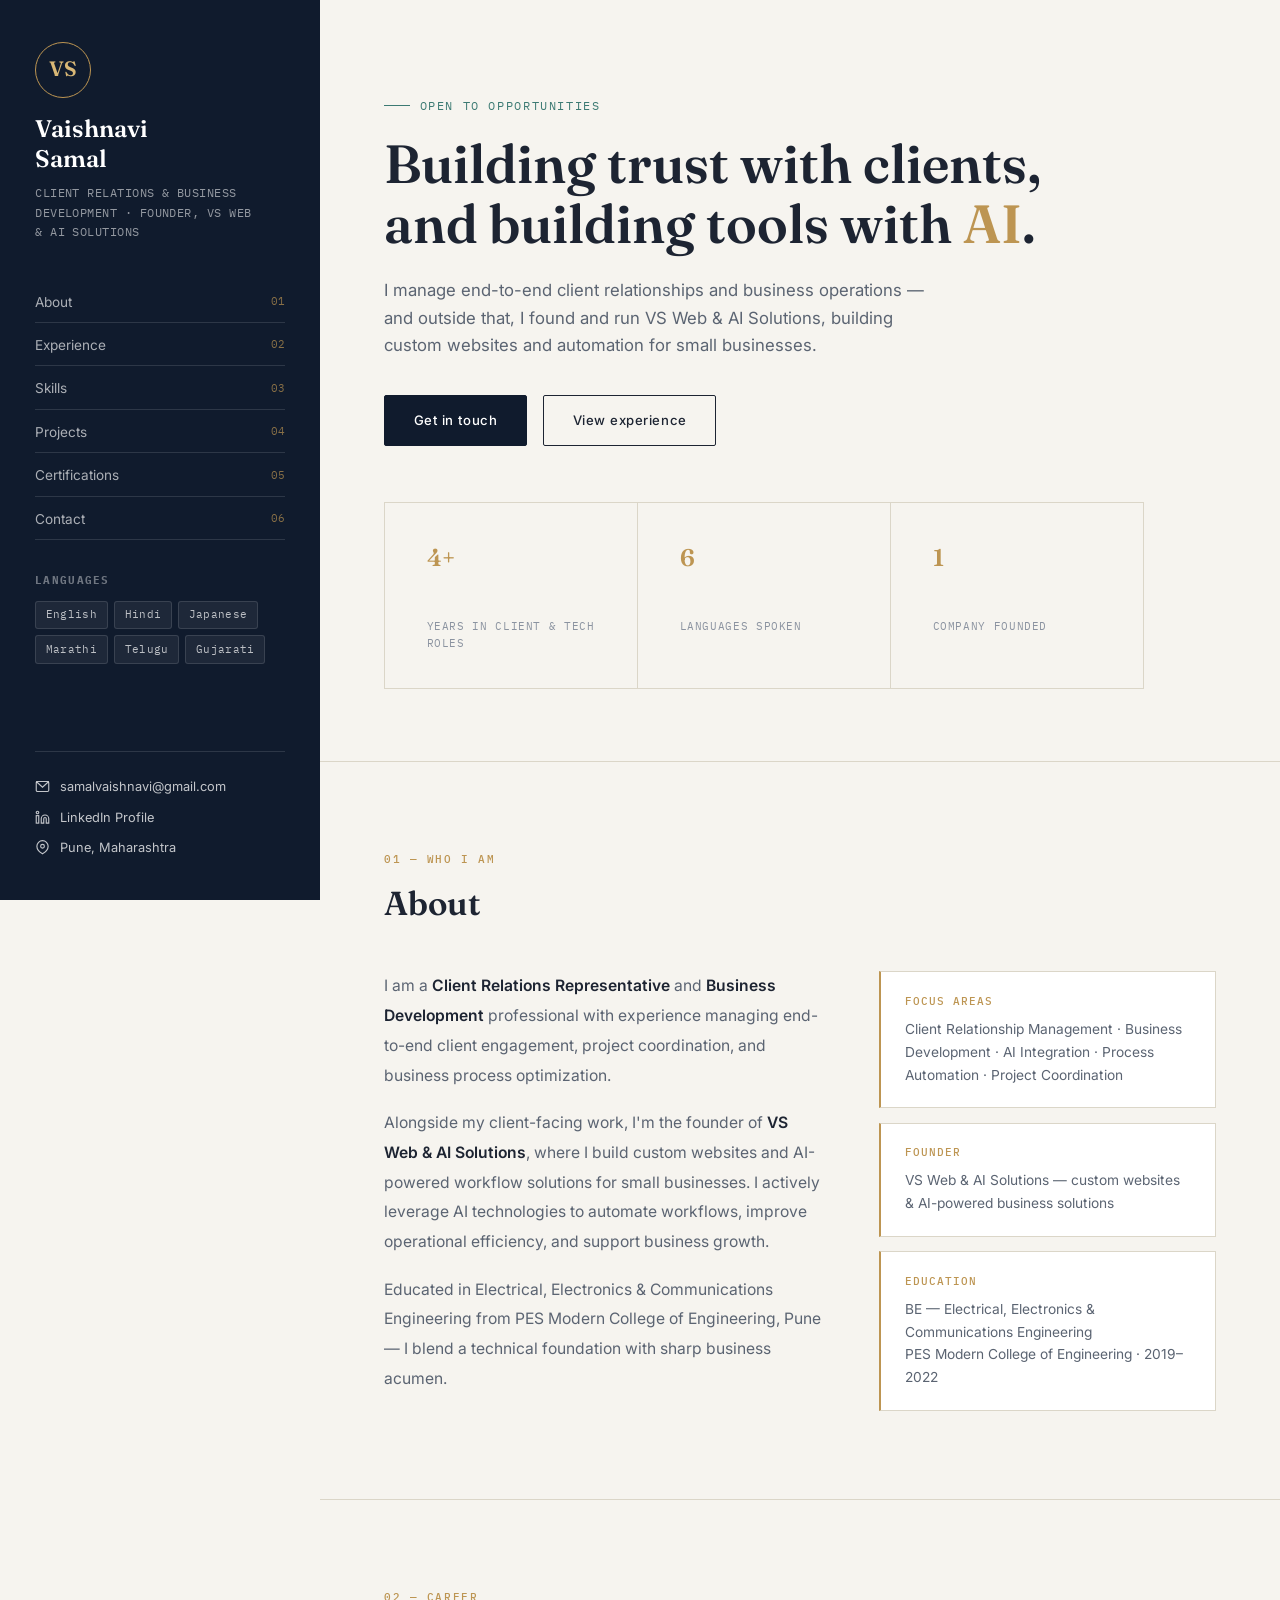
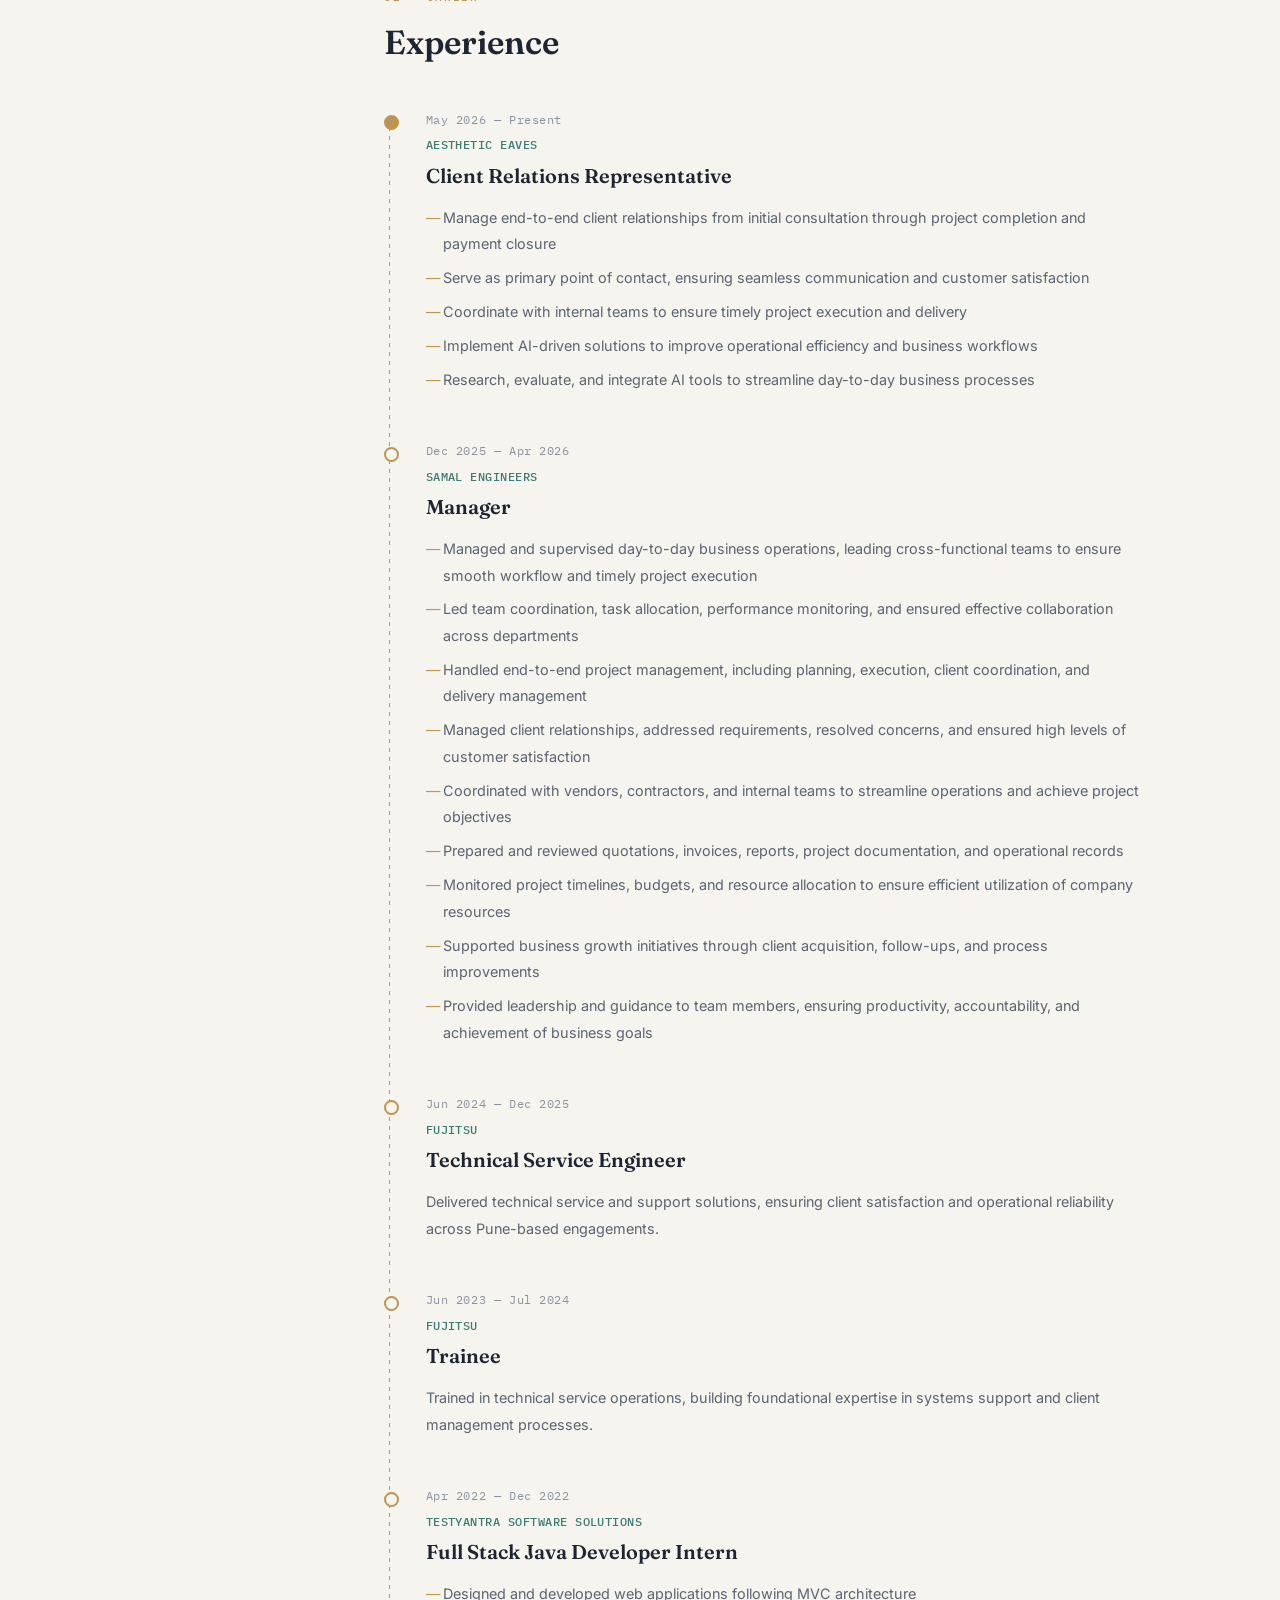
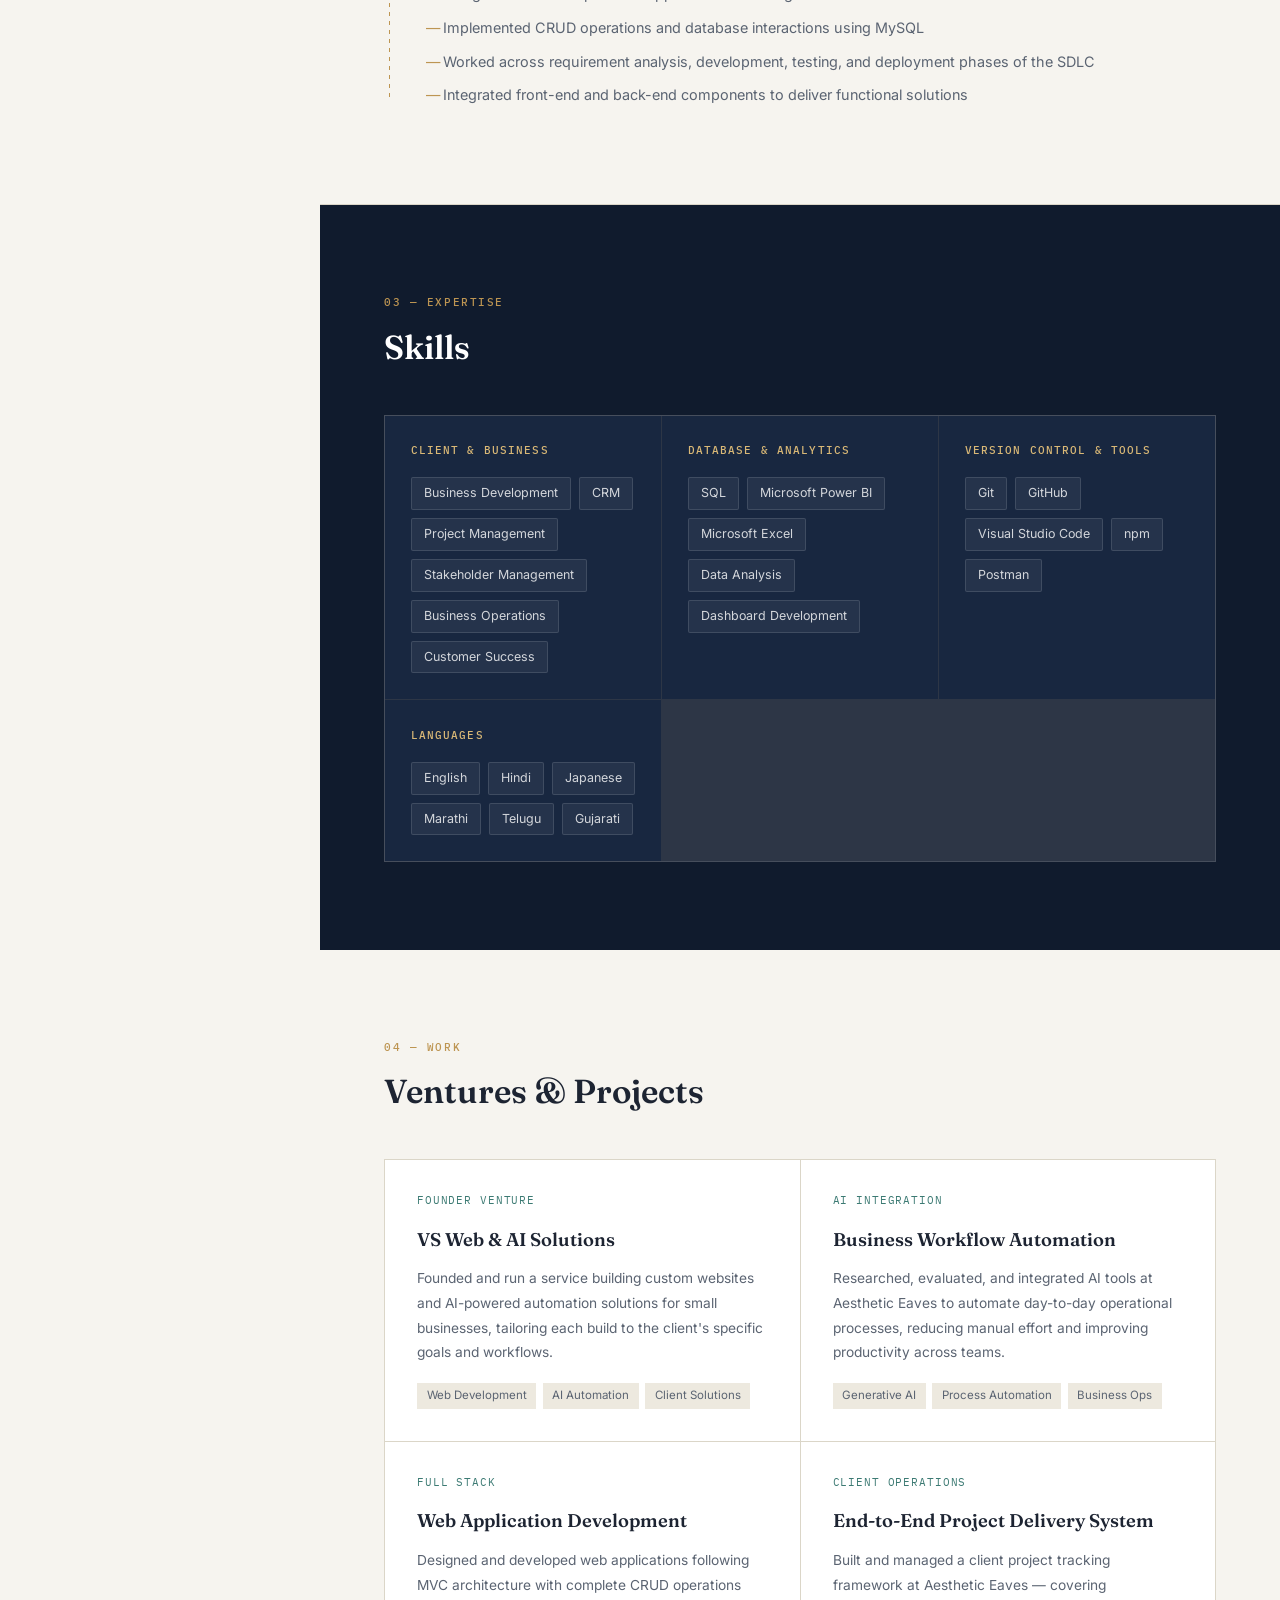
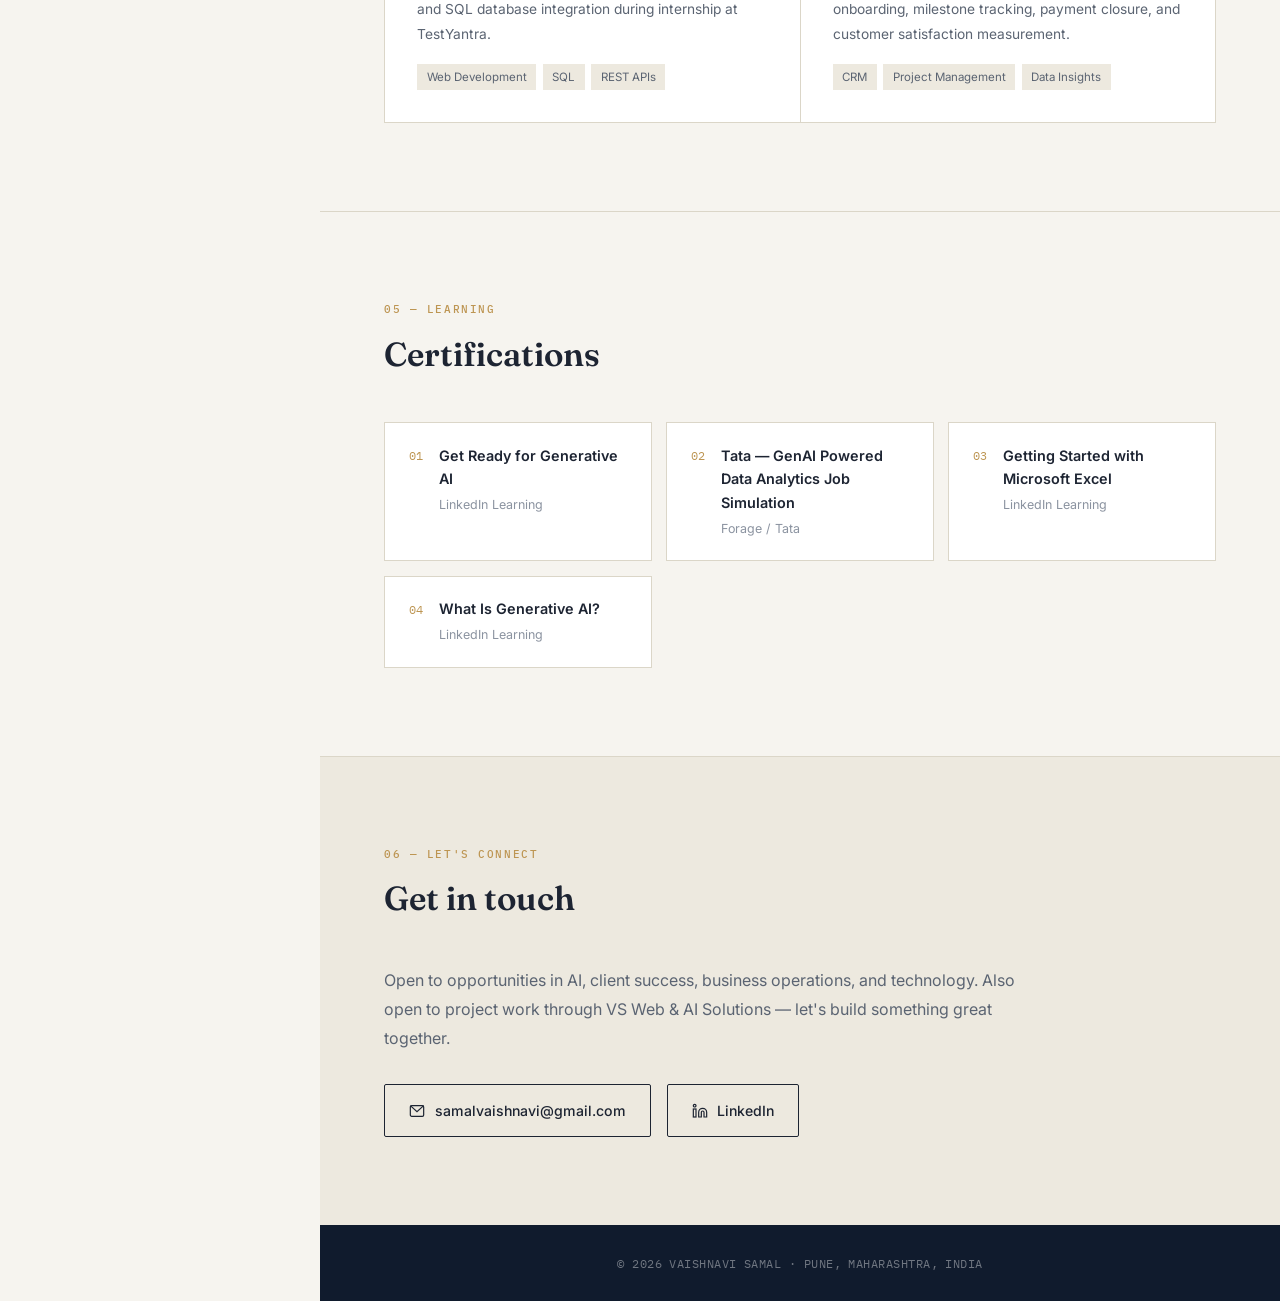
==== commit bc4ed2be: "Update index.html" ====
--- a/index.html
+++ b/index.html
@@ -32,7 +32,7 @@
       <a href="#about"><span>About</span><span class="n">01</span></a>
       <a href="#experience"><span>Experience</span><span class="n">02</span></a>
       <a href="#skills"><span>Skills</span><span class="n">03</span></a>
-      <a href="#projects"><span>Ventures</span><span class="n">04</span></a>
+      <a href="#projects"><span>Projects</span><span class="n">04</span></a>
       <a href="#certifications"><span>Certifications</span><span class="n">05</span></a>
       <a href="#contact"><span>Contact</span><span class="n">06</span></a>
     </nav>
@@ -137,11 +137,17 @@
           <div class="tl-role">Manager</div>
           <div class="tl-desc">
             <ul>
-              <li>Managed day-to-day business operations and coordinated cross-functional activities for timely project execution</li>
-              <li>Managed client communication and maintained strong customer relationships</li>
-              <li>Prepared quotations, invoices, and project documentation</li>
-              <li>Collaborated with vendors and stakeholders to ensure smooth project delivery</li>
-              <li>Supported business development activities and client follow-ups</li>
+            <ul>
+  <li>Managed and supervised day-to-day business operations, leading cross-functional teams to ensure smooth workflow and timely project execution</li>
+  <li>Led team coordination, task allocation, performance monitoring, and ensured effective collaboration across departments</li>
+  <li>Handled end-to-end project management, including planning, execution, client coordination, and delivery management</li>
+  <li>Managed client relationships, addressed requirements, resolved concerns, and ensured high levels of customer satisfaction</li>
+  <li>Coordinated with vendors, contractors, and internal teams to streamline operations and achieve project objectives</li>
+  <li>Prepared and reviewed quotations, invoices, reports, project documentation, and operational records</li>
+  <li>Monitored project timelines, budgets, and resource allocation to ensure efficient utilization of company resources</li>
+  <li>Supported business growth initiatives through client acquisition, follow-ups, and process improvements</li>
+  <li>Provided leadership and guidance to team members, ensuring productivity, accountability, and achievement of business goals</li>
+</ul>
             </ul>
           </div>
         </div>
@@ -194,28 +200,6 @@
           </div>
         </div>
         <div class="skill-group">
-          <h4>Web Development</h4>
-          <div class="skill-tags">
-            <span class="skill-tag">HTML5</span>
-            <span class="skill-tag">CSS3</span>
-            <span class="skill-tag">JavaScript (ES6+)</span>
-            <span class="skill-tag">TypeScript</span>
-            <span class="skill-tag">React.js</span>
-            <span class="skill-tag">Vite</span>
-            <span class="skill-tag">Responsive Web Design</span>
-            <span class="skill-tag">Tailwind CSS</span>
-          </div>
-        </div>
-        <div class="skill-group">
-          <h4>Backend &amp; APIs</h4>
-          <div class="skill-tags">
-            <span class="skill-tag">Node.js</span>
-            <span class="skill-tag">Express.js</span>
-            <span class="skill-tag">REST APIs</span>
-            <span class="skill-tag">API Integration</span>
-          </div>
-        </div>
-        <div class="skill-group">
           <h4>Database &amp; Analytics</h4>
           <div class="skill-tags">
             <span class="skill-tag">SQL</span>
@@ -233,15 +217,6 @@
             <span class="skill-tag">Visual Studio Code</span>
             <span class="skill-tag">npm</span>
             <span class="skill-tag">Postman</span>
-          </div>
-        </div>
-        <div class="skill-group">
-          <h4>AI &amp; Automation</h4>
-          <div class="skill-tags">
-            <span class="skill-tag">AI Tools Integration</span>
-            <span class="skill-tag">Prompt Engineering</span>
-            <span class="skill-tag">Business Process Automation</span>
-            <span class="skill-tag">Workflow Automation</span>
           </div>
         </div>
         <div class="skill-group">
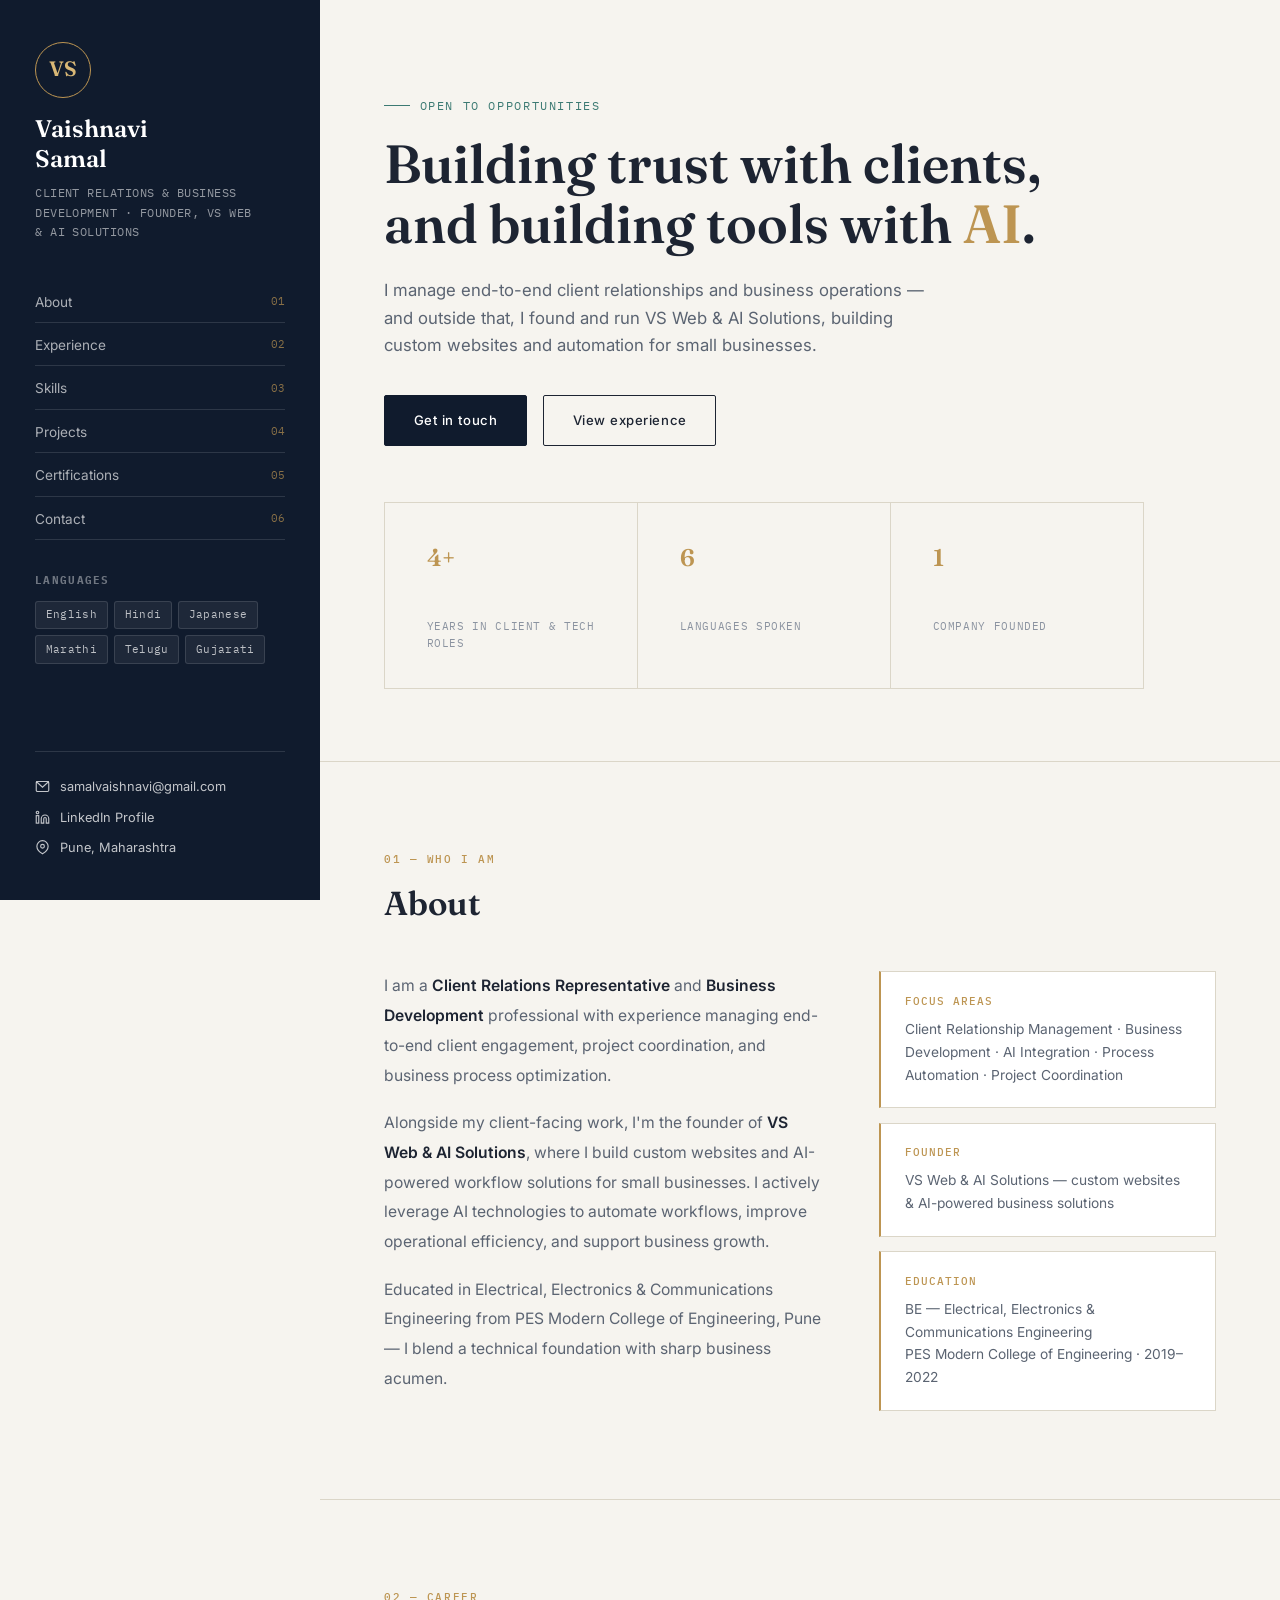
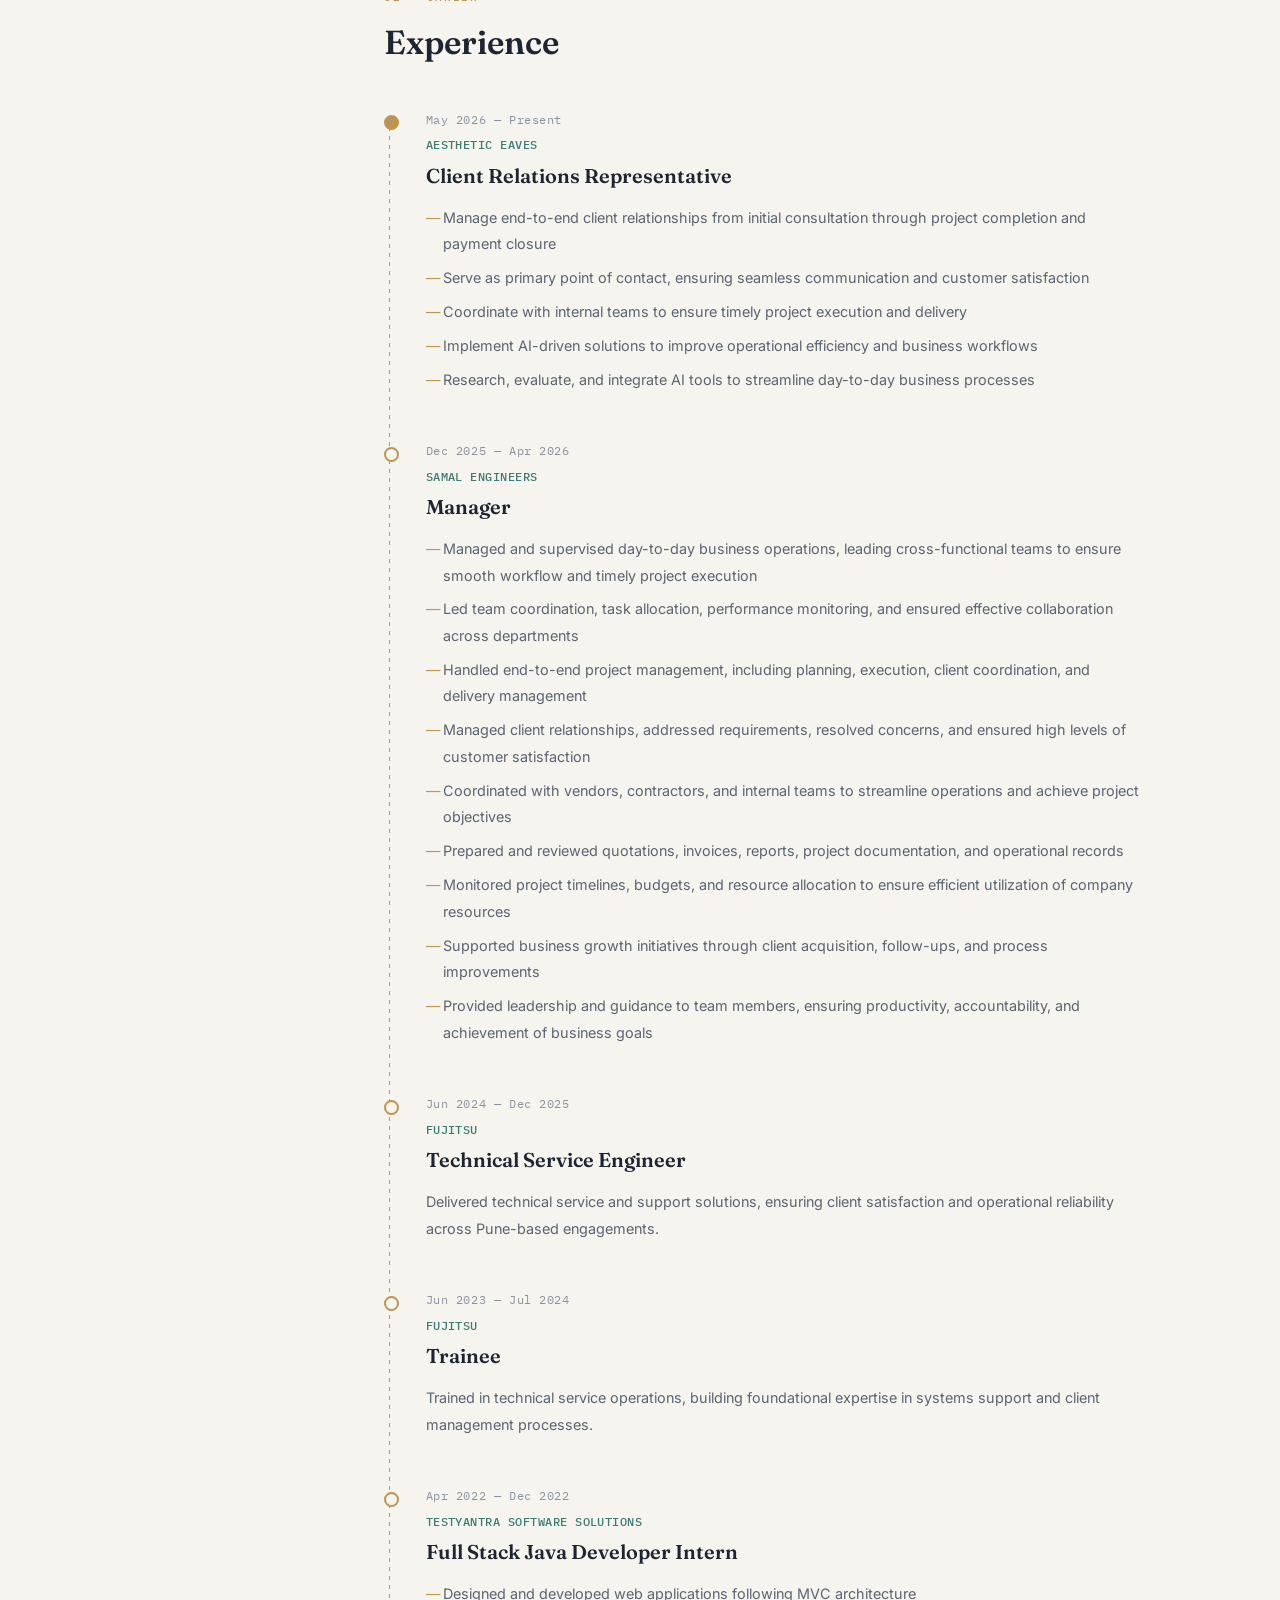
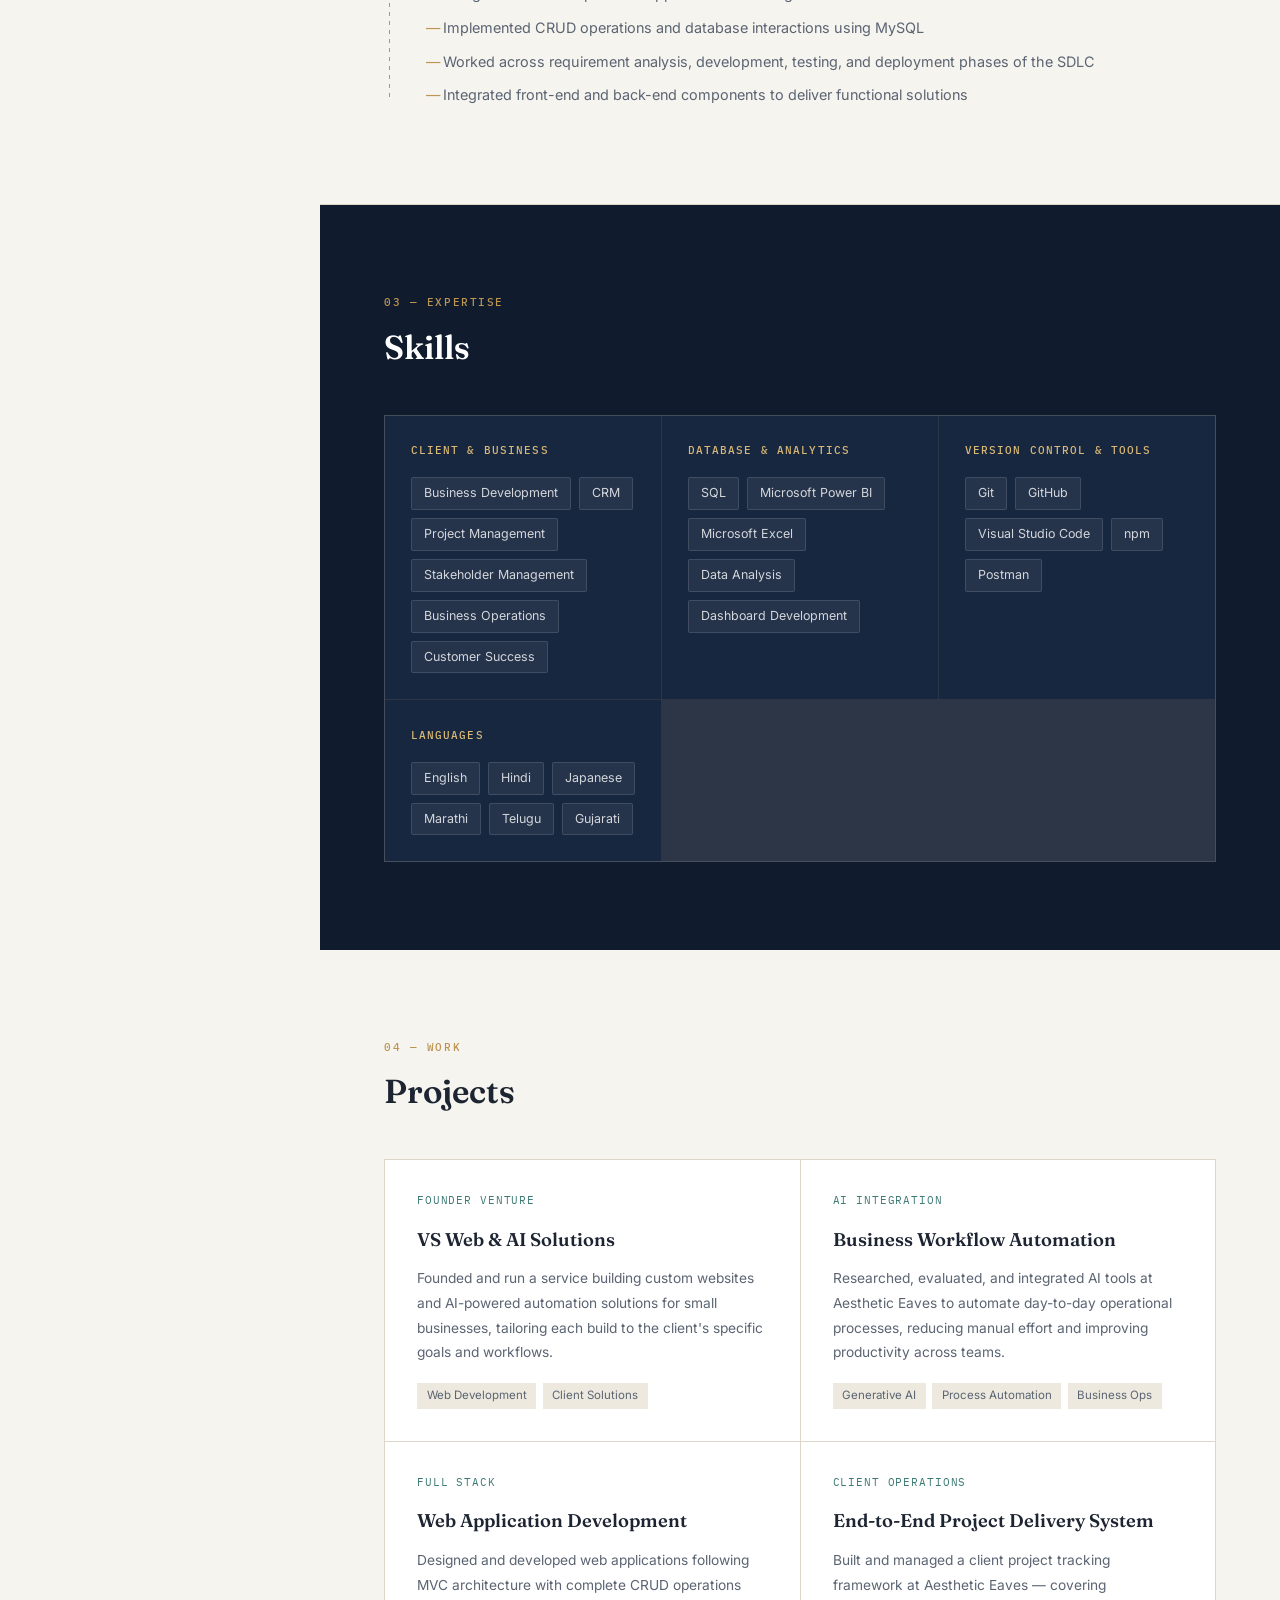
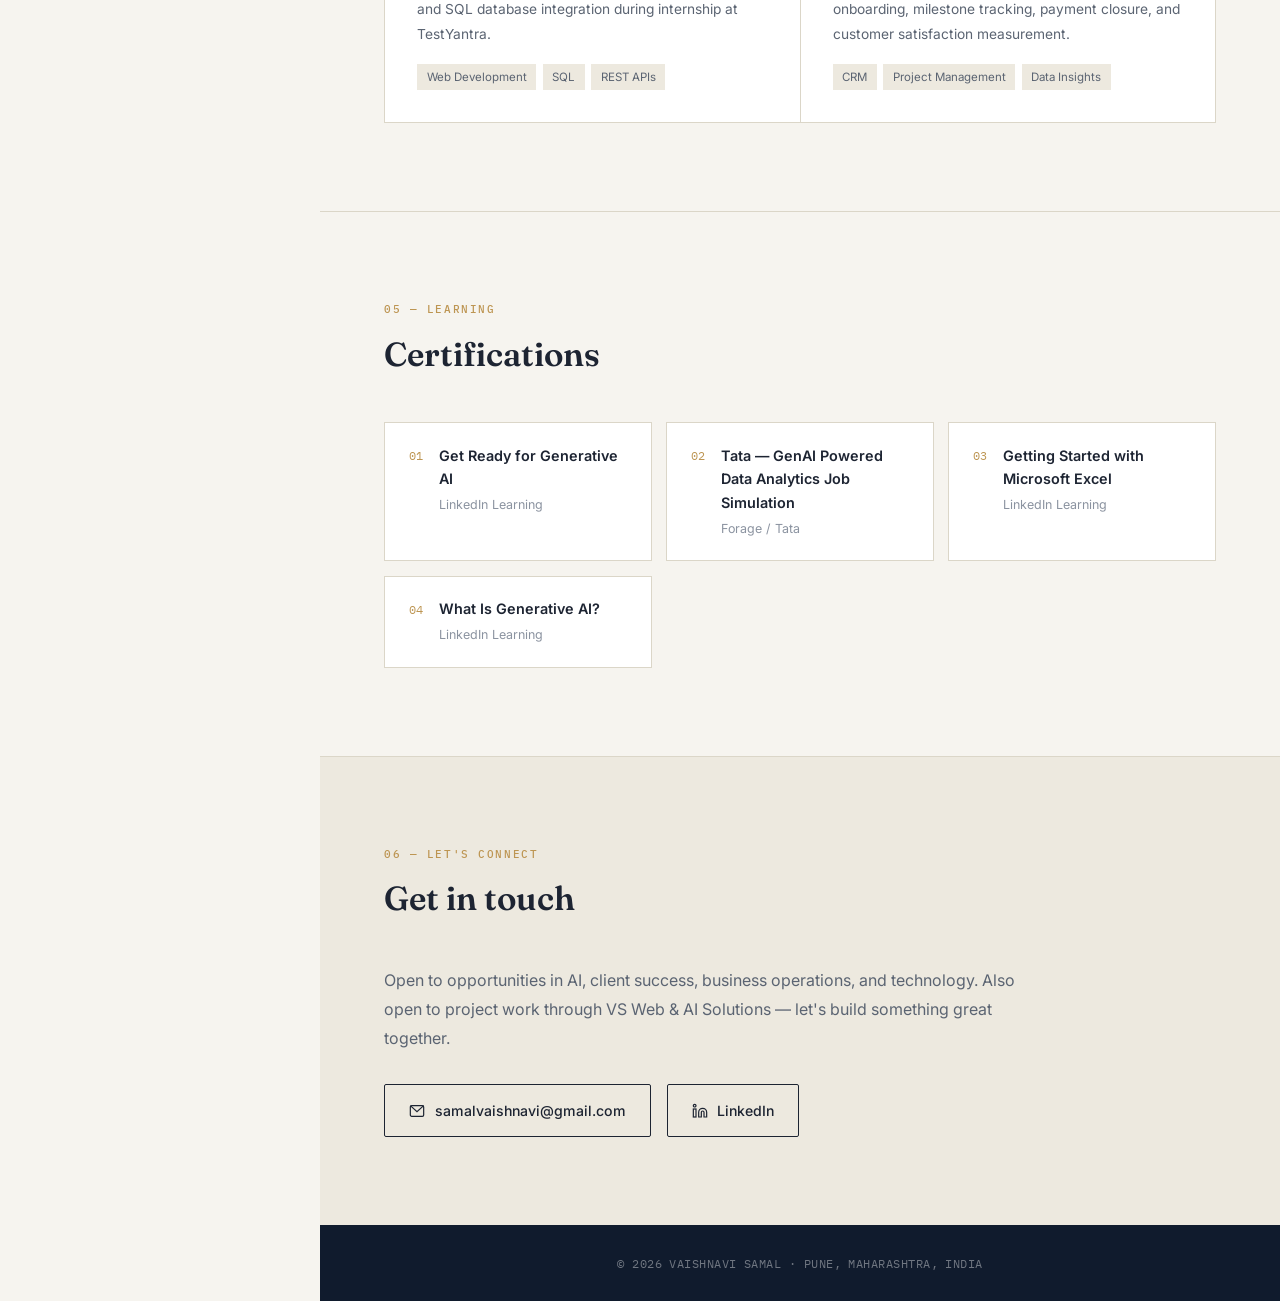
==== commit bbe80e4b: "Update index.html" ====
--- a/index.html
+++ b/index.html
@@ -236,14 +236,14 @@
     <!-- PROJECTS -->
     <section id="projects">
       <p class="eyebrow">04 — Work</p>
-      <h2 class="section-title">Ventures &amp; Projects</h2>
+      <h2 class="section-title"> Projects</h2>
       <div class="projects-grid">
         <div class="proj-card">
           <span class="proj-tag">Founder Venture</span>
           <h3>VS Web &amp; AI Solutions</h3>
           <p>Founded and run a service building custom websites and AI-powered automation solutions for small businesses, tailoring each build to the client's specific goals and workflows.</p>
           <div class="proj-tech">
-            <span>Web Development</span><span>AI Automation</span><span>Client Solutions</span>
+            <span>Web Development</span><span>Client Solutions</span>
           </div>
         </div>
         <div class="proj-card">
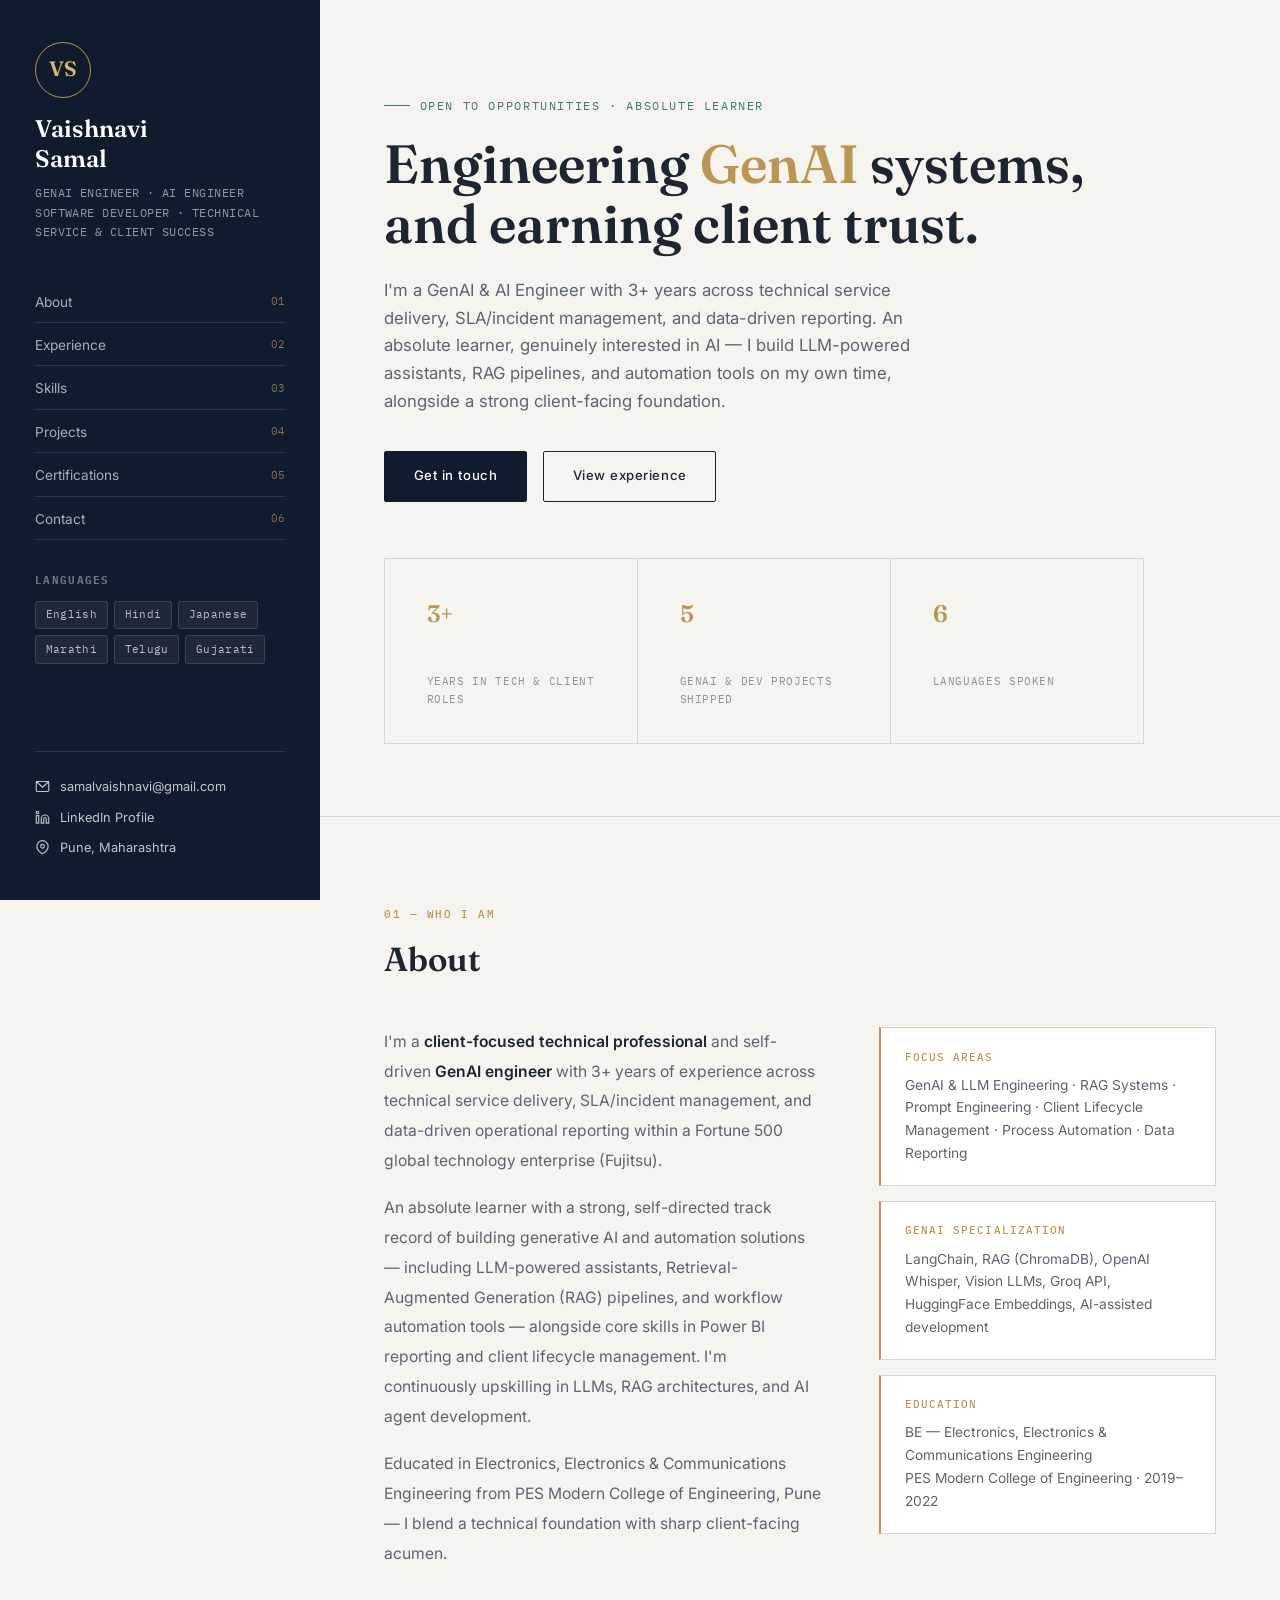
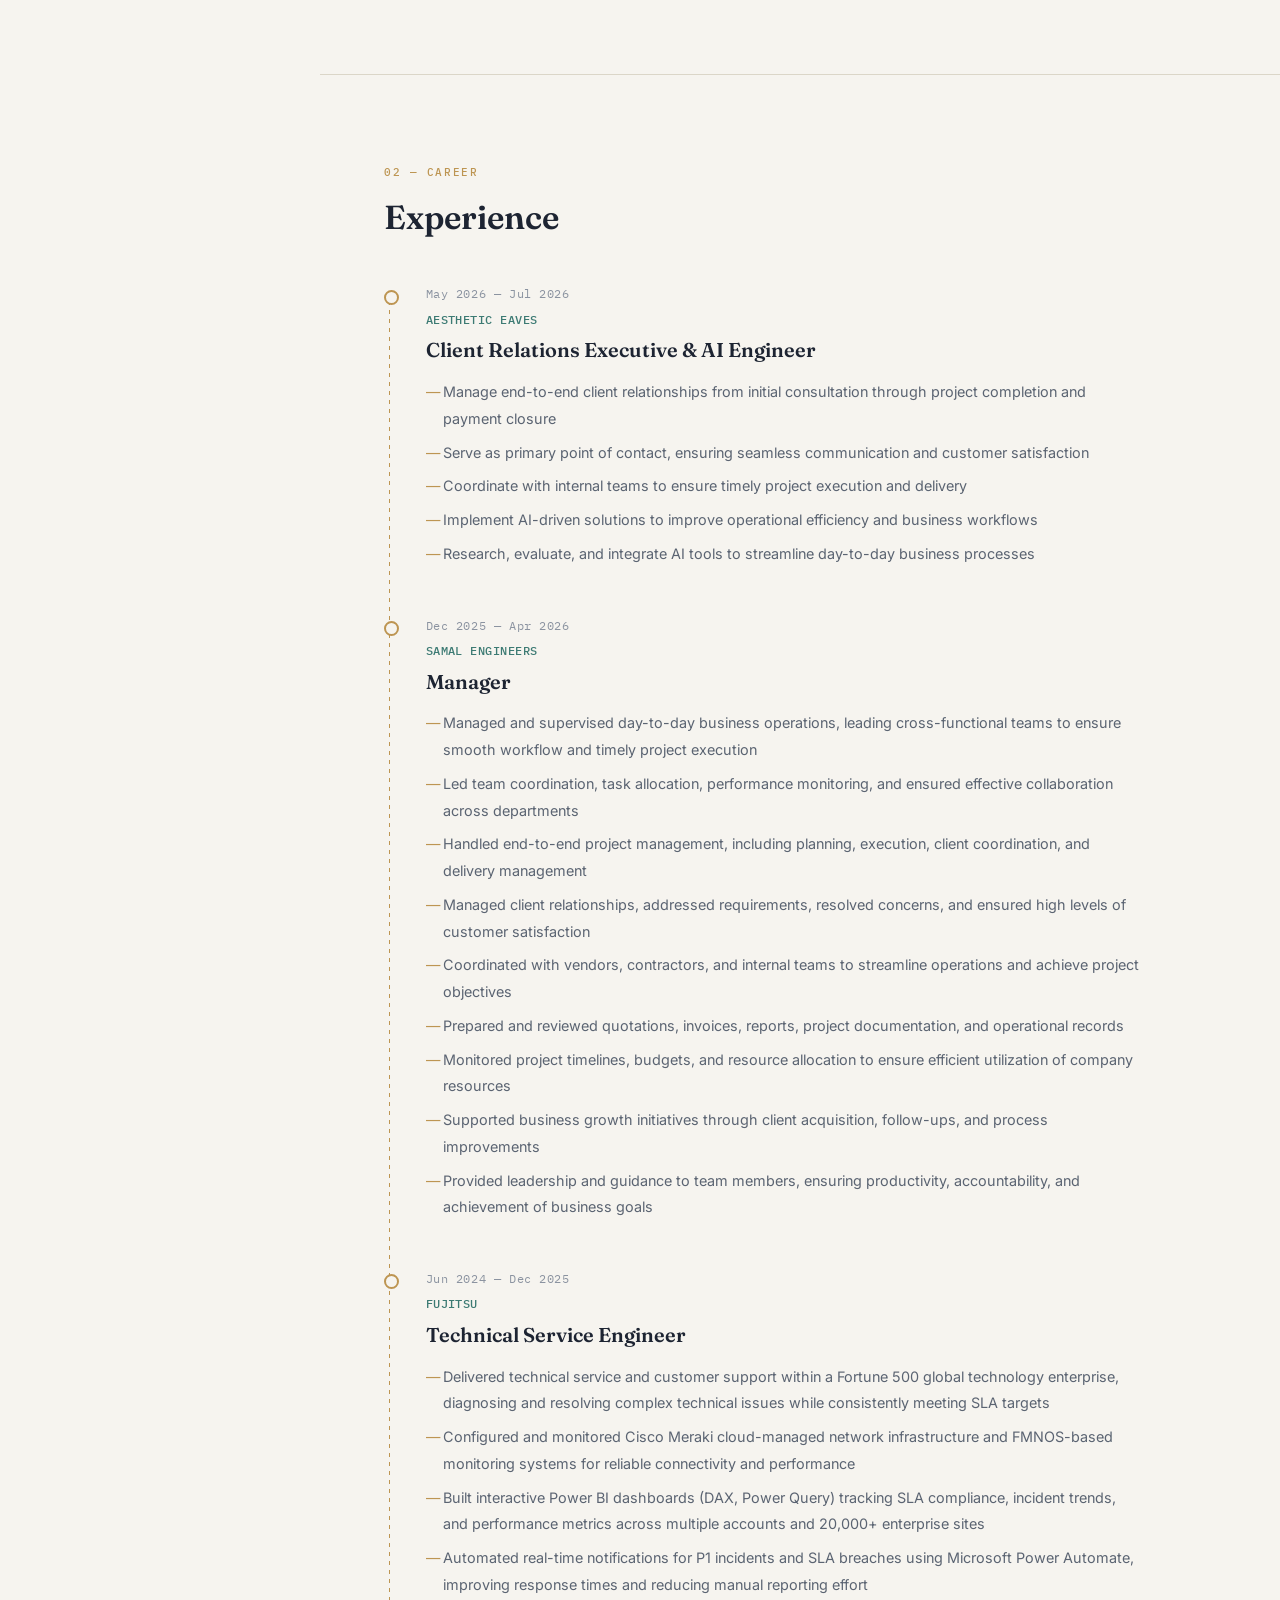
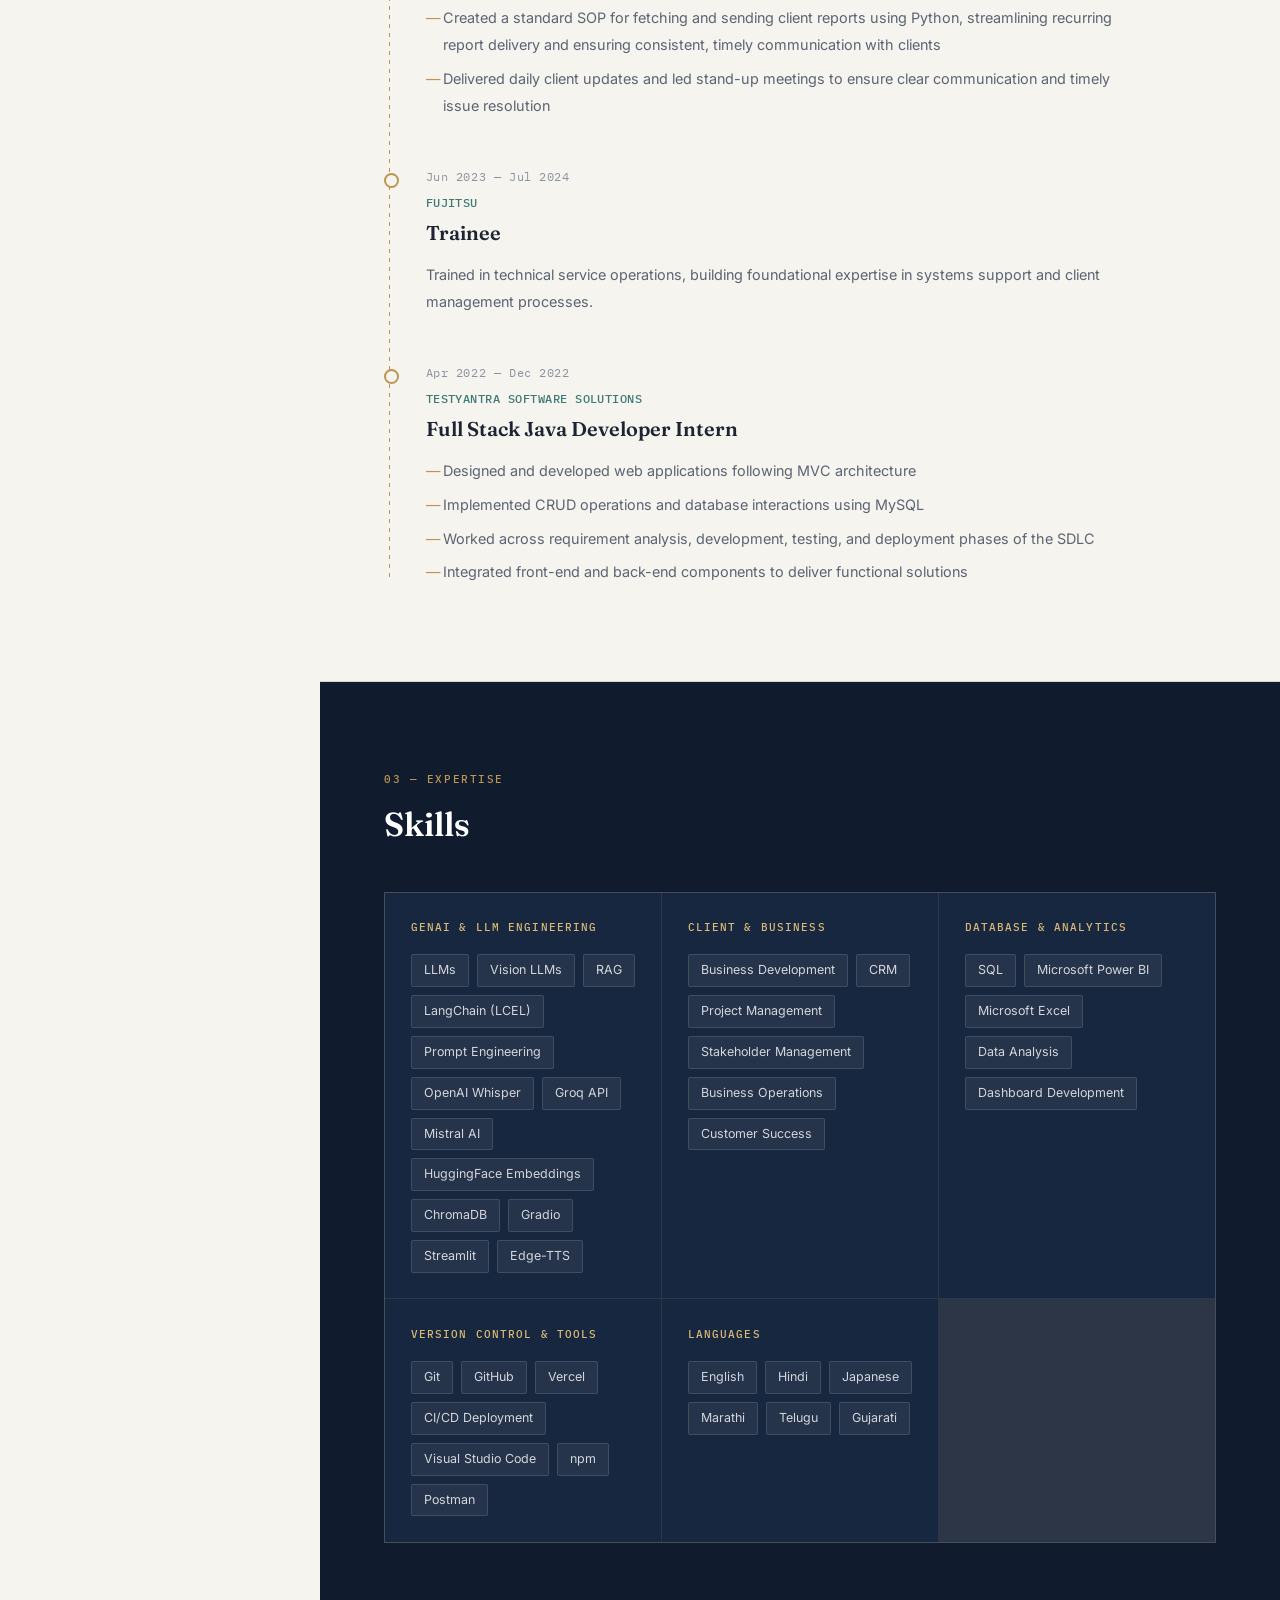
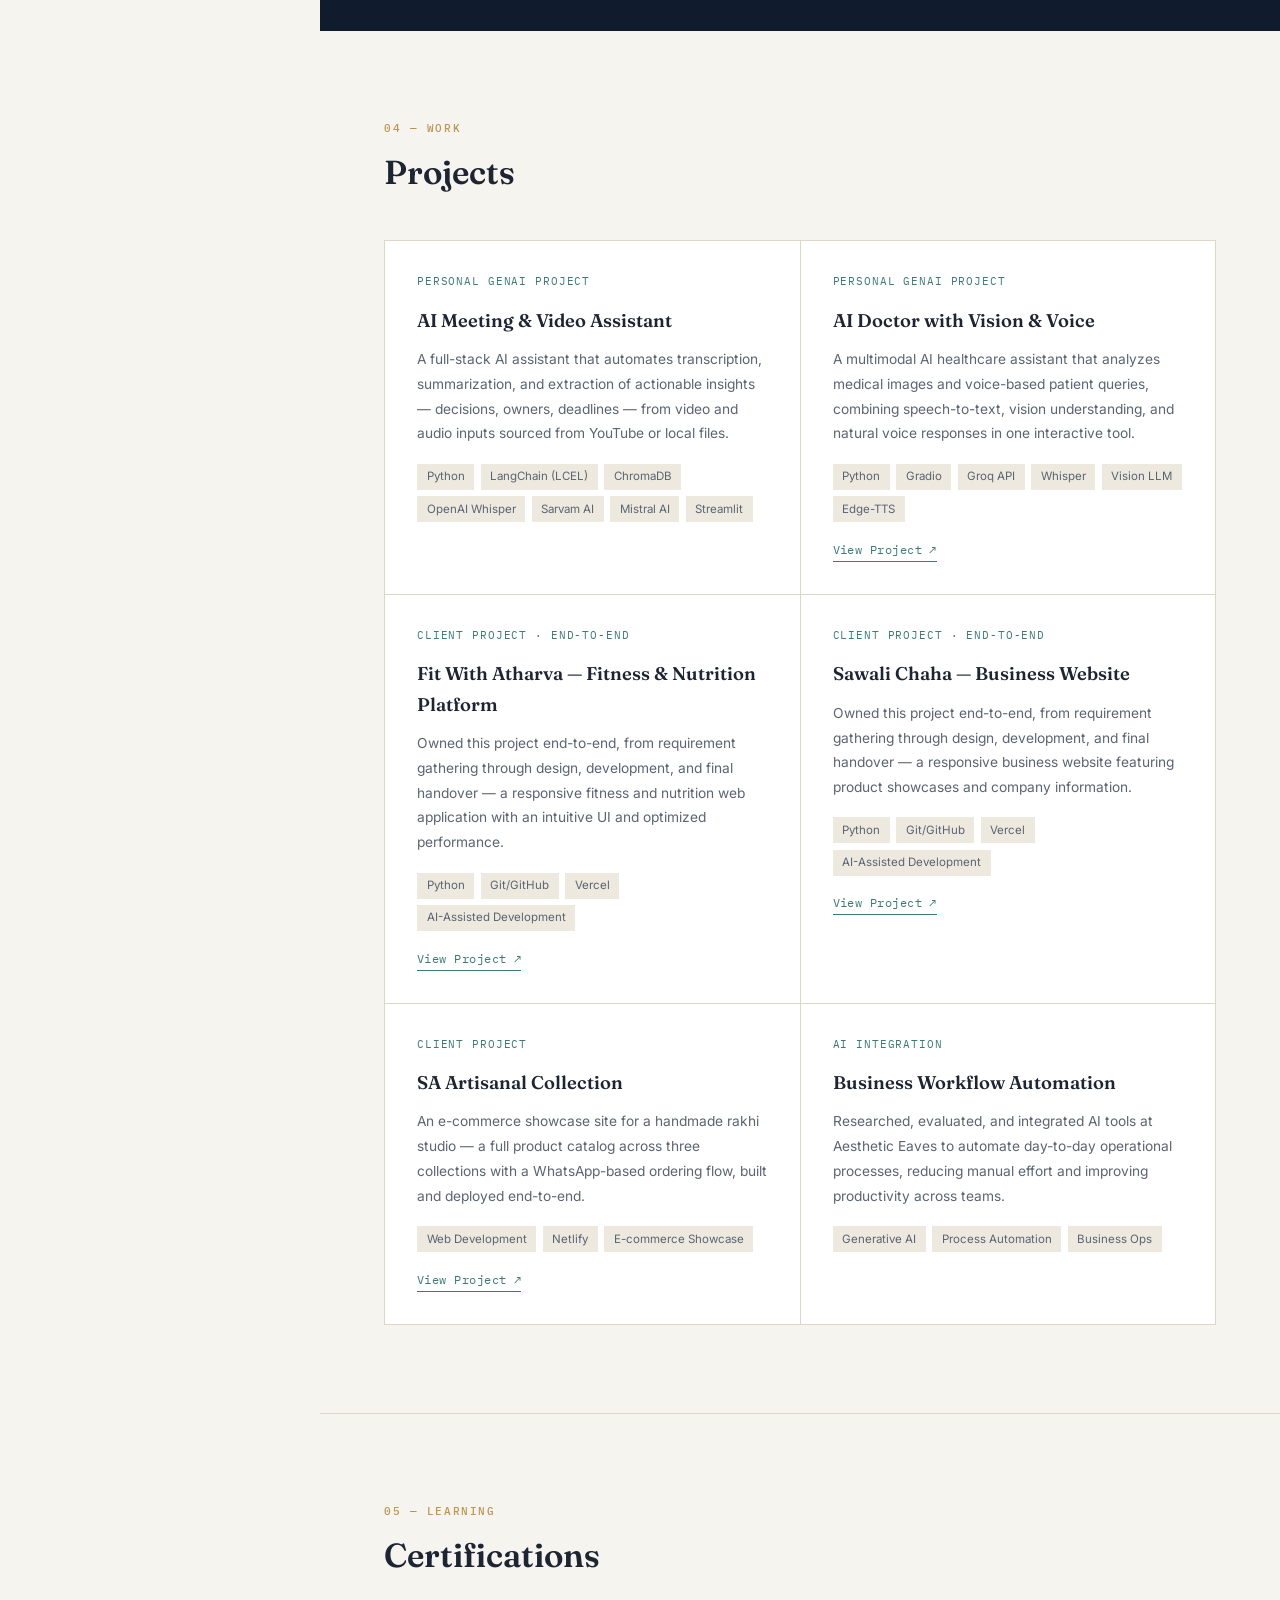
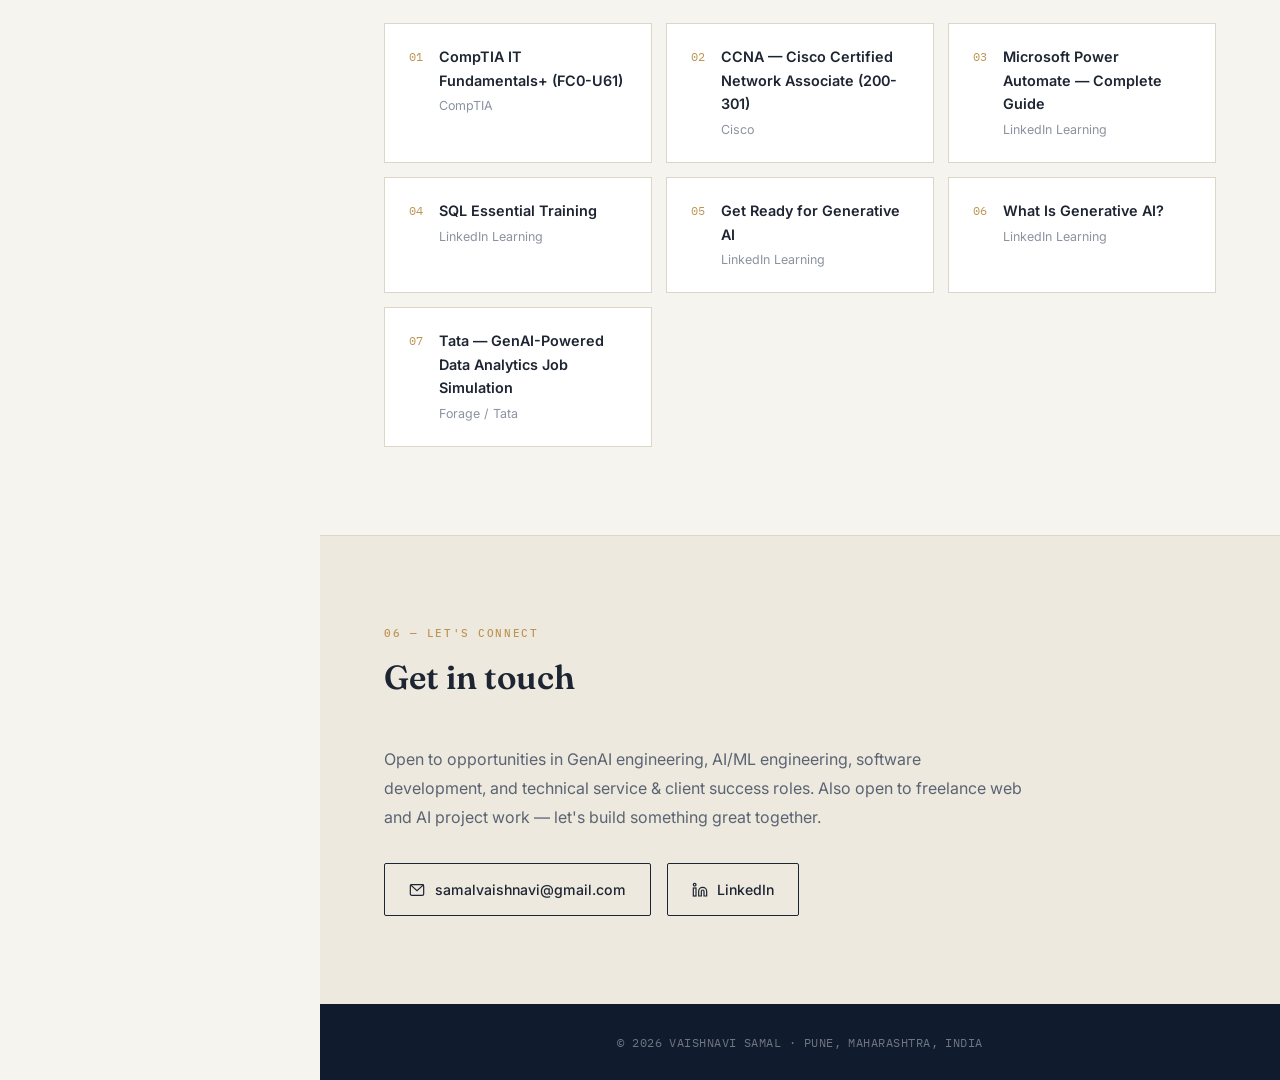
==== commit a2b3715b: "Add files via upload" ====
--- a/index.html
+++ b/index.html
@@ -3,8 +3,8 @@
 <head>
 <meta charset="UTF-8">
 <meta name="viewport" content="width=device-width, initial-scale=1.0">
-<title>Vaishnavi Samal — Portfolio</title>
-<meta name="description" content="Vaishnavi Samal — Client Relations, Business Development & Founder of VS Web & AI Solutions, Pune, India.">
+<title>Vaishnavi Samal — GenAI Engineer & Technical Service Professional</title>
+<meta name="description" content="Vaishnavi Samal — GenAI Engineer, AI Engineer & Technical Service / Client Success Professional, Pune, India.">
 <link rel="preconnect" href="https://fonts.googleapis.com">
 <link href="https://fonts.googleapis.com/css2?family=Fraunces:opsz,wght@9..144,400;9..144,500;9..144,600;9..144,700&family=Inter:wght@300;400;500;600;700&family=IBM+Plex+Mono:wght@400;500&display=swap" rel="stylesheet">
 <link rel="stylesheet" href="style.css">
@@ -25,7 +25,7 @@
     <div>
       <div class="mono-badge">VS</div>
       <div class="side-name">Vaishnavi<br>Samal</div>
-      <div class="side-role">CLIENT RELATIONS &amp; BUSINESS<br>DEVELOPMENT · FOUNDER, VS WEB<br>&amp; AI SOLUTIONS</div>
+      <div class="side-role">GENAI ENGINEER · AI ENGINEER<br>SOFTWARE DEVELOPER · TECHNICAL<br>SERVICE &amp; CLIENT SUCCESS</div>
     </div>
 
     <nav class="side-nav">
@@ -69,17 +69,17 @@
 
     <!-- HERO -->
     <section class="hero">
-      <div class="hero-kicker">Open to opportunities</div>
-      <h1>Building trust with clients,<br>and building tools with <em>AI</em>.</h1>
-      <p class="hero-sub">I manage end-to-end client relationships and business operations — and outside that, I found and run VS Web &amp; AI Solutions, building custom websites and automation for small businesses.</p>
+      <div class="hero-kicker">Open to opportunities · Absolute learner</div>
+      <h1>Engineering <em>GenAI</em> systems,<br>and earning client trust.</h1>
+      <p class="hero-sub">I'm a GenAI &amp; AI Engineer with 3+ years across technical service delivery, SLA/incident management, and data-driven reporting. An absolute learner, genuinely interested in AI — I build LLM-powered assistants, RAG pipelines, and automation tools on my own time, alongside a strong client-facing foundation.</p>
       <div class="hero-btns">
         <a href="#contact" class="btn-primary">Get in touch</a>
         <a href="#experience" class="btn-outline">View experience</a>
       </div>
       <div class="hero-strip">
-        <div><div class="num">4+</div><div class="lbl">Years in client &amp; tech roles</div></div>
+        <div><div class="num">3+</div><div class="lbl">Years in tech &amp; client roles</div></div>
+        <div><div class="num">5</div><div class="lbl">GenAI &amp; dev projects shipped</div></div>
         <div><div class="num">6</div><div class="lbl">Languages spoken</div></div>
-        <div><div class="num">1</div><div class="lbl">Company founded</div></div>
       </div>
     </section>
 
@@ -89,22 +89,22 @@
       <h2 class="section-title">About</h2>
       <div class="about-grid">
         <div class="about-text">
-          <p>I am a <strong>Client Relations Representative</strong> and <strong>Business Development</strong> professional with experience managing end-to-end client engagement, project coordination, and business process optimization.</p>
-          <p>Alongside my client-facing work, I'm the founder of <strong>VS Web &amp; AI Solutions</strong>, where I build custom websites and AI-powered workflow solutions for small businesses. I actively leverage AI technologies to automate workflows, improve operational efficiency, and support business growth.</p>
-          <p>Educated in Electrical, Electronics &amp; Communications Engineering from PES Modern College of Engineering, Pune — I blend a technical foundation with sharp business acumen.</p>
+          <p>I'm a <strong>client-focused technical professional</strong> and self-driven <strong>GenAI engineer</strong> with 3+ years of experience across technical service delivery, SLA/incident management, and data-driven operational reporting within a Fortune 500 global technology enterprise (Fujitsu).</p>
+          <p>An absolute learner with a strong, self-directed track record of building generative AI and automation solutions — including LLM-powered assistants, Retrieval-Augmented Generation (RAG) pipelines, and workflow automation tools — alongside core skills in Power BI reporting and client lifecycle management. I'm continuously upskilling in LLMs, RAG architectures, and AI agent development.</p>
+          <p>Educated in Electronics, Electronics &amp; Communications Engineering from PES Modern College of Engineering, Pune — I blend a technical foundation with sharp client-facing acumen.</p>
         </div>
         <div class="about-cards">
           <div class="about-card">
             <h4>Focus areas</h4>
-            <p>Client Relationship Management · Business Development · AI Integration · Process Automation · Project Coordination</p>
+            <p>GenAI &amp; LLM Engineering · RAG Systems · Prompt Engineering · Client Lifecycle Management · Process Automation · Data Reporting</p>
           </div>
           <div class="about-card">
-            <h4>Founder</h4>
-            <p>VS Web &amp; AI Solutions — custom websites &amp; AI-powered business solutions</p>
+            <h4>GenAI specialization</h4>
+            <p>LangChain, RAG (ChromaDB), OpenAI Whisper, Vision LLMs, Groq API, HuggingFace Embeddings, AI-assisted development</p>
           </div>
           <div class="about-card">
             <h4>Education</h4>
-            <p>BE — Electrical, Electronics &amp; Communications Engineering<br>PES Modern College of Engineering · 2019–2022</p>
+            <p>BE — Electronics, Electronics &amp; Communications Engineering<br>PES Modern College of Engineering · 2019–2022</p>
           </div>
         </div>
       </div>
@@ -116,10 +116,10 @@
       <h2 class="section-title">Experience</h2>
       <div class="timeline">
 
-        <div class="tl-item current">
-          <div class="tl-date">May 2026 — Present</div>
+        <div class="tl-item">
+          <div class="tl-date">May 2026 — Jul 2026</div>
           <div class="tl-company">Aesthetic Eaves</div>
-          <div class="tl-role">Client Relations Representative</div>
+          <div class="tl-role">Client Relations Executive &amp; AI Engineer</div>
           <div class="tl-desc">
             <ul>
               <li>Manage end-to-end client relationships from initial consultation through project completion and payment closure</li>
@@ -136,7 +136,6 @@
           <div class="tl-company">Samal Engineers</div>
           <div class="tl-role">Manager</div>
           <div class="tl-desc">
-            <ul>
             <ul>
   <li>Managed and supervised day-to-day business operations, leading cross-functional teams to ensure smooth workflow and timely project execution</li>
   <li>Led team coordination, task allocation, performance monitoring, and ensured effective collaboration across departments</li>
@@ -147,7 +146,6 @@
   <li>Monitored project timelines, budgets, and resource allocation to ensure efficient utilization of company resources</li>
   <li>Supported business growth initiatives through client acquisition, follow-ups, and process improvements</li>
   <li>Provided leadership and guidance to team members, ensuring productivity, accountability, and achievement of business goals</li>
-</ul>
             </ul>
           </div>
         </div>
@@ -156,7 +154,16 @@
           <div class="tl-date">Jun 2024 — Dec 2025</div>
           <div class="tl-company">Fujitsu</div>
           <div class="tl-role">Technical Service Engineer</div>
-          <div class="tl-desc">Delivered technical service and support solutions, ensuring client satisfaction and operational reliability across Pune-based engagements.</div>
+          <div class="tl-desc">
+            <ul>
+              <li>Delivered technical service and customer support within a Fortune 500 global technology enterprise, diagnosing and resolving complex technical issues while consistently meeting SLA targets</li>
+              <li>Configured and monitored Cisco Meraki cloud-managed network infrastructure and FMNOS-based monitoring systems for reliable connectivity and performance</li>
+              <li>Built interactive Power BI dashboards (DAX, Power Query) tracking SLA compliance, incident trends, and performance metrics across multiple accounts and 20,000+ enterprise sites</li>
+              <li>Automated real-time notifications for P1 incidents and SLA breaches using Microsoft Power Automate, improving response times and reducing manual reporting effort</li>
+              <li>Created a standard SOP for fetching and sending client reports using Python, streamlining recurring report delivery and ensuring consistent, timely communication with clients</li>
+              <li>Delivered daily client updates and led stand-up meetings to ensure clear communication and timely issue resolution</li>
+            </ul>
+          </div>
         </div>
 
         <div class="tl-item">
@@ -189,6 +196,24 @@
       <h2 class="section-title">Skills</h2>
       <div class="skills-grid">
         <div class="skill-group">
+          <h4>GenAI &amp; LLM Engineering</h4>
+          <div class="skill-tags">
+            <span class="skill-tag">LLMs</span>
+            <span class="skill-tag">Vision LLMs</span>
+            <span class="skill-tag">RAG</span>
+            <span class="skill-tag">LangChain (LCEL)</span>
+            <span class="skill-tag">Prompt Engineering</span>
+            <span class="skill-tag">OpenAI Whisper</span>
+            <span class="skill-tag">Groq API</span>
+            <span class="skill-tag">Mistral AI</span>
+            <span class="skill-tag">HuggingFace Embeddings</span>
+            <span class="skill-tag">ChromaDB</span>
+            <span class="skill-tag">Gradio</span>
+            <span class="skill-tag">Streamlit</span>
+            <span class="skill-tag">Edge-TTS</span>
+          </div>
+        </div>
+        <div class="skill-group">
           <h4>Client &amp; Business</h4>
           <div class="skill-tags">
             <span class="skill-tag">Business Development</span>
@@ -199,6 +224,8 @@
             <span class="skill-tag">Customer Success</span>
           </div>
         </div>
+        
+
         <div class="skill-group">
           <h4>Database &amp; Analytics</h4>
           <div class="skill-tags">
@@ -214,11 +241,14 @@
           <div class="skill-tags">
             <span class="skill-tag">Git</span>
             <span class="skill-tag">GitHub</span>
+            <span class="skill-tag">Vercel</span>
+            <span class="skill-tag">CI/CD Deployment</span>
             <span class="skill-tag">Visual Studio Code</span>
             <span class="skill-tag">npm</span>
             <span class="skill-tag">Postman</span>
           </div>
         </div>
+        
         <div class="skill-group">
           <h4>Languages</h4>
           <div class="skill-tags">
@@ -236,15 +266,51 @@
     <!-- PROJECTS -->
     <section id="projects">
       <p class="eyebrow">04 — Work</p>
-      <h2 class="section-title"> Projects</h2>
+      <h2 class="section-title">Projects</h2>
       <div class="projects-grid">
         <div class="proj-card">
-          <span class="proj-tag">Founder Venture</span>
-          <h3>VS Web &amp; AI Solutions</h3>
-          <p>Founded and run a service building custom websites and AI-powered automation solutions for small businesses, tailoring each build to the client's specific goals and workflows.</p>
-          <div class="proj-tech">
-            <span>Web Development</span><span>Client Solutions</span>
-          </div>
+          <span class="proj-tag">Personal GenAI Project</span>
+          <h3>AI Meeting &amp; Video Assistant</h3>
+          <p>A full-stack AI assistant that automates transcription, summarization, and extraction of actionable insights — decisions, owners, deadlines — from video and audio inputs sourced from YouTube or local files.</p>
+          <div class="proj-tech">
+            <span>Python</span><span>LangChain (LCEL)</span><span>ChromaDB</span><span>OpenAI Whisper</span><span>Sarvam AI</span><span>Mistral AI</span><span>Streamlit</span>
+          </div>
+        </div>
+        <div class="proj-card">
+          <span class="proj-tag">Personal GenAI Project</span>
+          <h3>AI Doctor with Vision &amp; Voice</h3>
+          <p>A multimodal AI healthcare assistant that analyzes medical images and voice-based patient queries, combining speech-to-text, vision understanding, and natural voice responses in one interactive tool.</p>
+          <div class="proj-tech">
+            <span>Python</span><span>Gradio</span><span>Groq API</span><span>Whisper</span><span>Vision LLM</span><span>Edge-TTS</span>
+          </div>
+          <a class="proj-link" href="https://ai-doctor-imageaudio-to-audiotext.onrender.com" target="_blank" rel="noopener">View Project ↗</a>
+        </div>
+        <div class="proj-card">
+          <span class="proj-tag">Client Project · End-to-End</span>
+          <h3>Fit With Atharva — Fitness &amp; Nutrition Platform</h3>
+          <p>Owned this project end-to-end, from requirement gathering through design, development, and final handover — a responsive fitness and nutrition web application with an intuitive UI and optimized performance.</p>
+          <div class="proj-tech">
+            <span>Python</span><span>Git/GitHub</span><span>Vercel</span><span>AI-Assisted Development</span>
+          </div>
+          <a class="proj-link" href="https://www.fitwithatharva.com/" target="_blank" rel="noopener">View Project ↗</a>
+        </div>
+        <div class="proj-card">
+          <span class="proj-tag">Client Project · End-to-End</span>
+          <h3>Sawali Chaha — Business Website</h3>
+          <p>Owned this project end-to-end, from requirement gathering through design, development, and final handover — a responsive business website featuring product showcases and company information.</p>
+          <div class="proj-tech">
+            <span>Python</span><span>Git/GitHub</span><span>Vercel</span><span>AI-Assisted Development</span>
+          </div>
+          <a class="proj-link" href="https://sawalichaha.vercel.app/" target="_blank" rel="noopener">View Project ↗</a>
+        </div>
+        <div class="proj-card">
+          <span class="proj-tag">Client Project</span>
+          <h3>SA Artisanal Collection</h3>
+          <p>An e-commerce showcase site for a handmade rakhi studio — a full product catalog across three collections with a WhatsApp-based ordering flow, built and deployed end-to-end.</p>
+          <div class="proj-tech">
+            <span>Web Development</span><span>Netlify</span><span>E-commerce Showcase</span>
+          </div>
+          <a class="proj-link" href="https://saartisanalcollection.netlify.app/" target="_blank" rel="noopener">View Project ↗</a>
         </div>
         <div class="proj-card">
           <span class="proj-tag">AI Integration</span>
@@ -252,22 +318,6 @@
           <p>Researched, evaluated, and integrated AI tools at Aesthetic Eaves to automate day-to-day operational processes, reducing manual effort and improving productivity across teams.</p>
           <div class="proj-tech">
             <span>Generative AI</span><span>Process Automation</span><span>Business Ops</span>
-          </div>
-        </div>
-        <div class="proj-card">
-          <span class="proj-tag">Full Stack</span>
-          <h3>Web Application Development</h3>
-          <p>Designed and developed web applications following MVC architecture with complete CRUD operations and SQL database integration during internship at TestYantra.</p>
-          <div class="proj-tech">
-            <span>Web Development</span><span>SQL</span><span>REST APIs</span>
-          </div>
-        </div>
-        <div class="proj-card">
-          <span class="proj-tag">Client Operations</span>
-          <h3>End-to-End Project Delivery System</h3>
-          <p>Built and managed a client project tracking framework at Aesthetic Eaves — covering onboarding, milestone tracking, payment closure, and customer satisfaction measurement.</p>
-          <div class="proj-tech">
-            <span>CRM</span><span>Project Management</span><span>Data Insights</span>
           </div>
         </div>
       </div>
@@ -281,29 +331,50 @@
         <div class="cert-card">
           <div class="cert-idx">01</div>
           <div>
+            <h4>CompTIA IT Fundamentals+ (FC0-U61)</h4>
+            <p>CompTIA</p>
+          </div>
+        </div>
+        <div class="cert-card">
+          <div class="cert-idx">02</div>
+          <div>
+            <h4>CCNA — Cisco Certified Network Associate (200-301)</h4>
+            <p>Cisco</p>
+          </div>
+        </div>
+        <div class="cert-card">
+          <div class="cert-idx">03</div>
+          <div>
+            <h4>Microsoft Power Automate — Complete Guide</h4>
+            <p>LinkedIn Learning</p>
+          </div>
+        </div>
+        <div class="cert-card">
+          <div class="cert-idx">04</div>
+          <div>
+            <h4>SQL Essential Training</h4>
+            <p>LinkedIn Learning</p>
+          </div>
+        </div>
+        <div class="cert-card">
+          <div class="cert-idx">05</div>
+          <div>
             <h4>Get Ready for Generative AI</h4>
             <p>LinkedIn Learning</p>
           </div>
         </div>
         <div class="cert-card">
-          <div class="cert-idx">02</div>
-          <div>
-            <h4>Tata — GenAI Powered Data Analytics Job Simulation</h4>
-            <p>Forage / Tata</p>
-          </div>
-        </div>
-        <div class="cert-card">
-          <div class="cert-idx">03</div>
-          <div>
-            <h4>Getting Started with Microsoft Excel</h4>
-            <p>LinkedIn Learning</p>
-          </div>
-        </div>
-        <div class="cert-card">
-          <div class="cert-idx">04</div>
+          <div class="cert-idx">06</div>
           <div>
             <h4>What Is Generative AI?</h4>
             <p>LinkedIn Learning</p>
+          </div>
+        </div>
+        <div class="cert-card">
+          <div class="cert-idx">07</div>
+          <div>
+            <h4>Tata — GenAI-Powered Data Analytics Job Simulation</h4>
+            <p>Forage / Tata</p>
           </div>
         </div>
       </div>
@@ -314,7 +385,7 @@
       <div class="contact-inner">
         <p class="eyebrow">06 — Let's connect</p>
         <h2 class="section-title">Get in touch</h2>
-        <p class="lede">Open to opportunities in AI, client success, business operations, and technology. Also open to project work through VS Web &amp; AI Solutions — let's build something great together.</p>
+        <p class="lede">Open to opportunities in GenAI engineering, AI/ML engineering, software development, and technical service &amp; client success roles. Also open to freelance web and AI project work — let's build something great together.</p>
         <div class="contact-links">
           <a href="mailto:samalvaishnavi@gmail.com" class="contact-link">
             <svg viewBox="0 0 24 24"><rect x="2" y="4" width="20" height="16" rx="2"/><polyline points="2,4 12,13 22,4"/></svg>
--- a/style.css
+++ b/style.css
@@ -119,6 +119,8 @@
 .proj-tech{margin-top:1.1rem;display:flex;flex-wrap:wrap;gap:0.4rem}
 .proj-tech span{font-size:0.72rem;padding:0.22rem 0.6rem;background:var(--paper2);color:var(--ink2)}
 .proj-card:hover .proj-tech span{background:#fff}
+.proj-link{display:inline-block;margin-top:1.1rem;font-family:var(--mono);font-size:0.72rem;letter-spacing:0.04em;color:var(--teal);text-decoration:none;border-bottom:1px solid var(--teal);padding-bottom:2px;transition:color 0.2s,border-color 0.2s}
+.proj-link:hover{color:var(--gold);border-color:var(--gold)}
 
 /* CERTIFICATIONS */
 .certs-grid{display:grid;grid-template-columns:repeat(auto-fit,minmax(260px,1fr));gap:0.9rem}
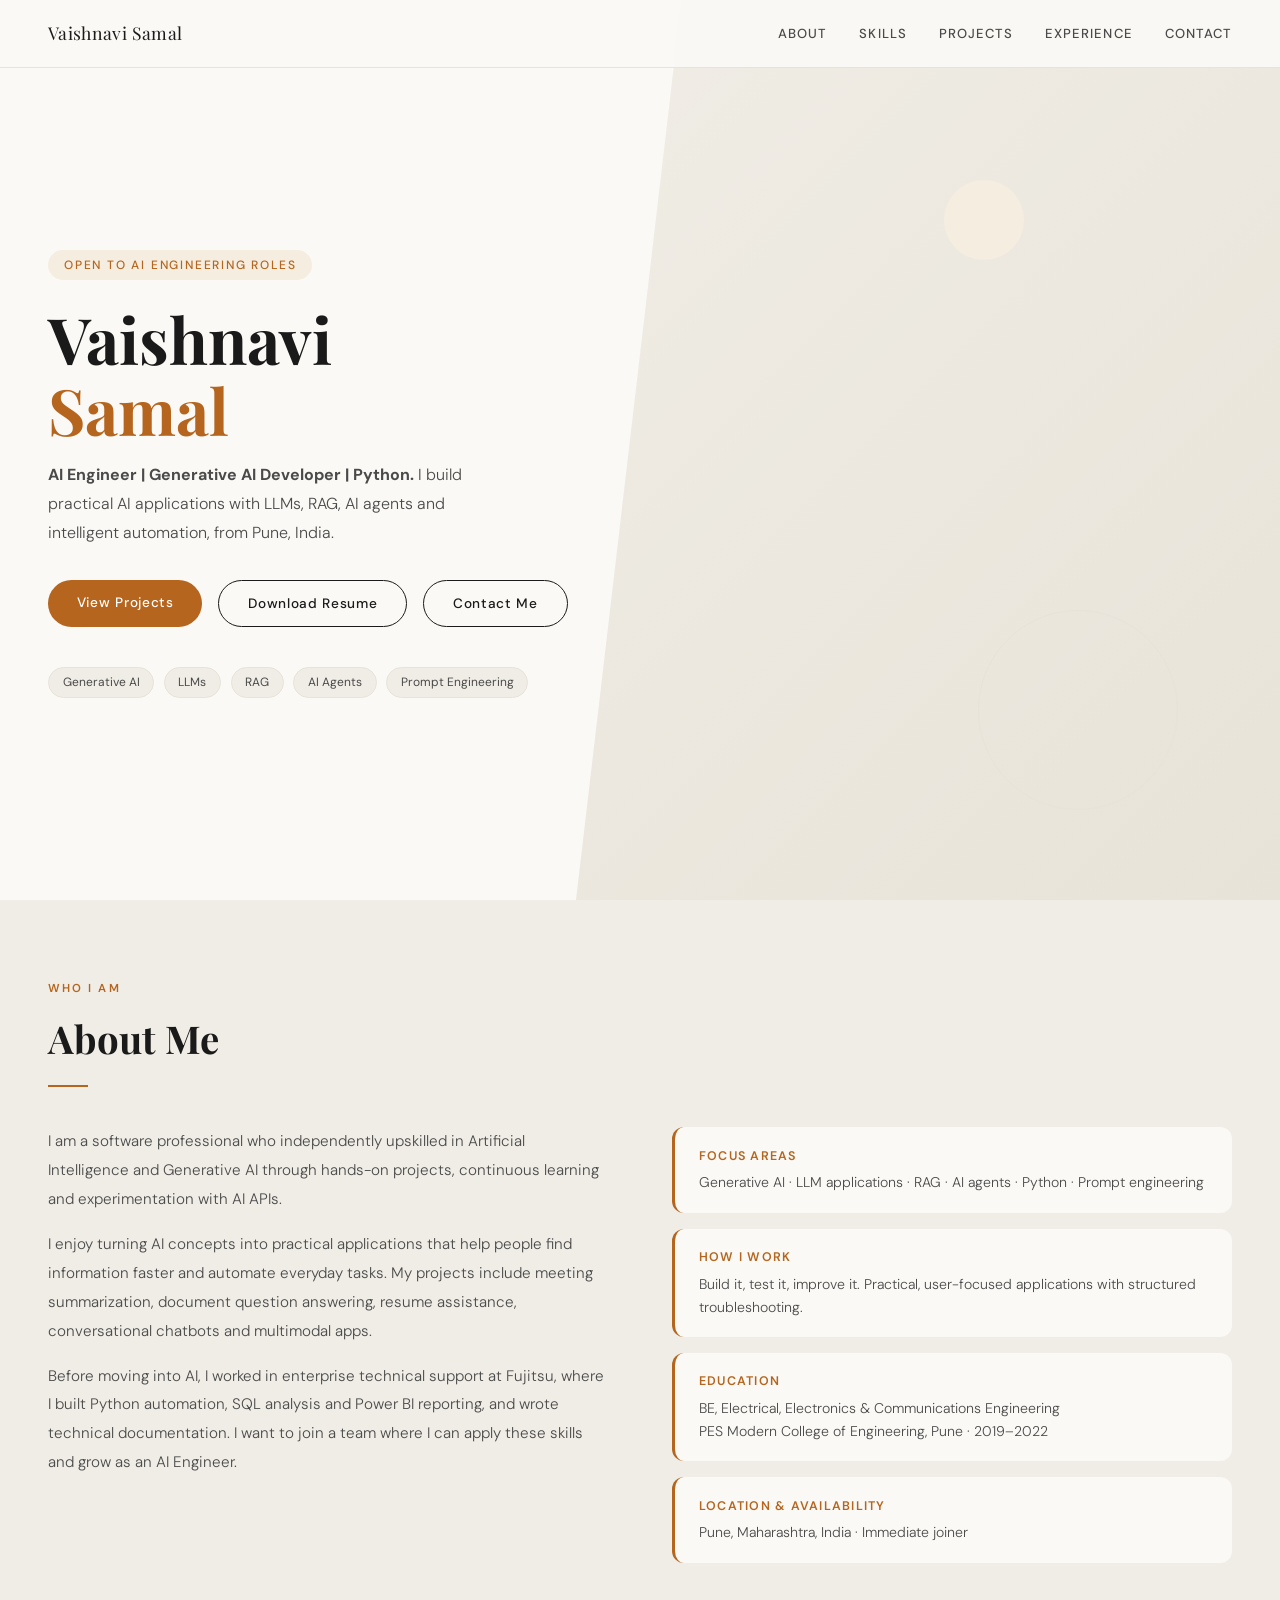
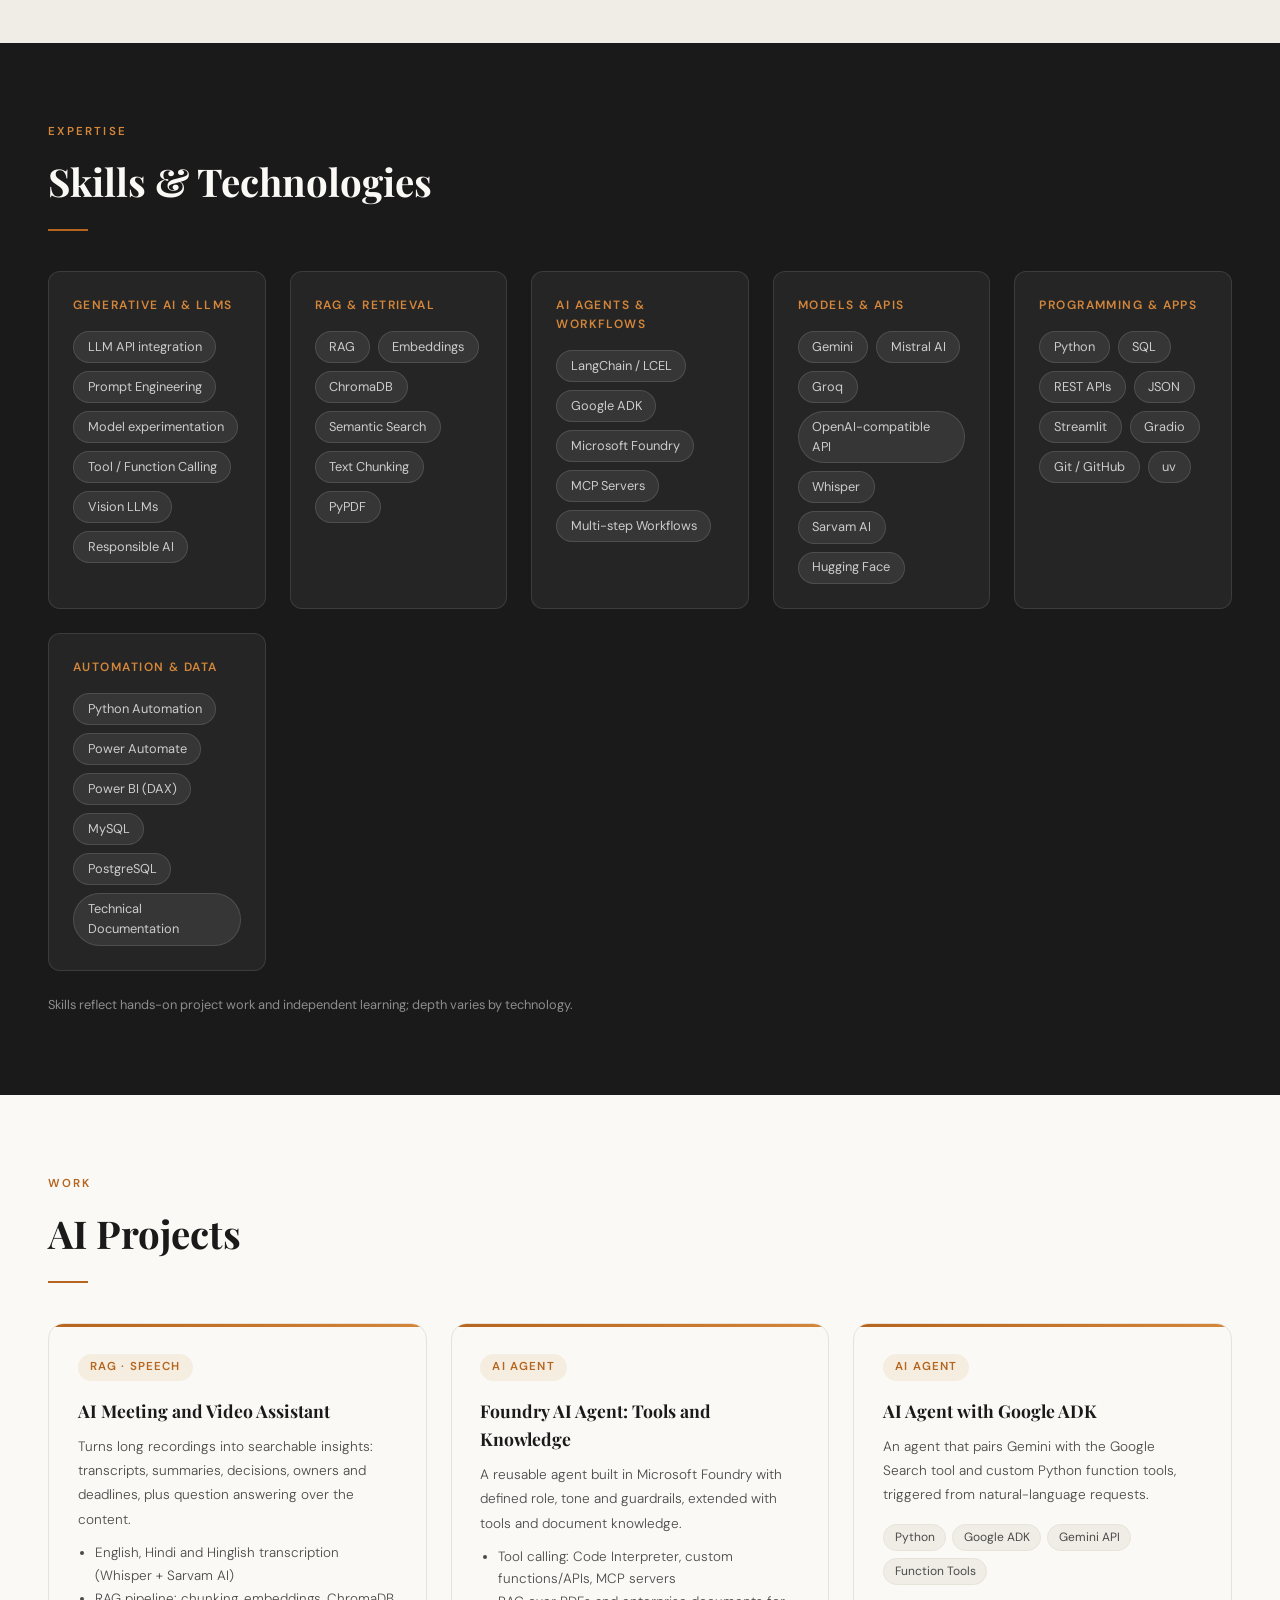
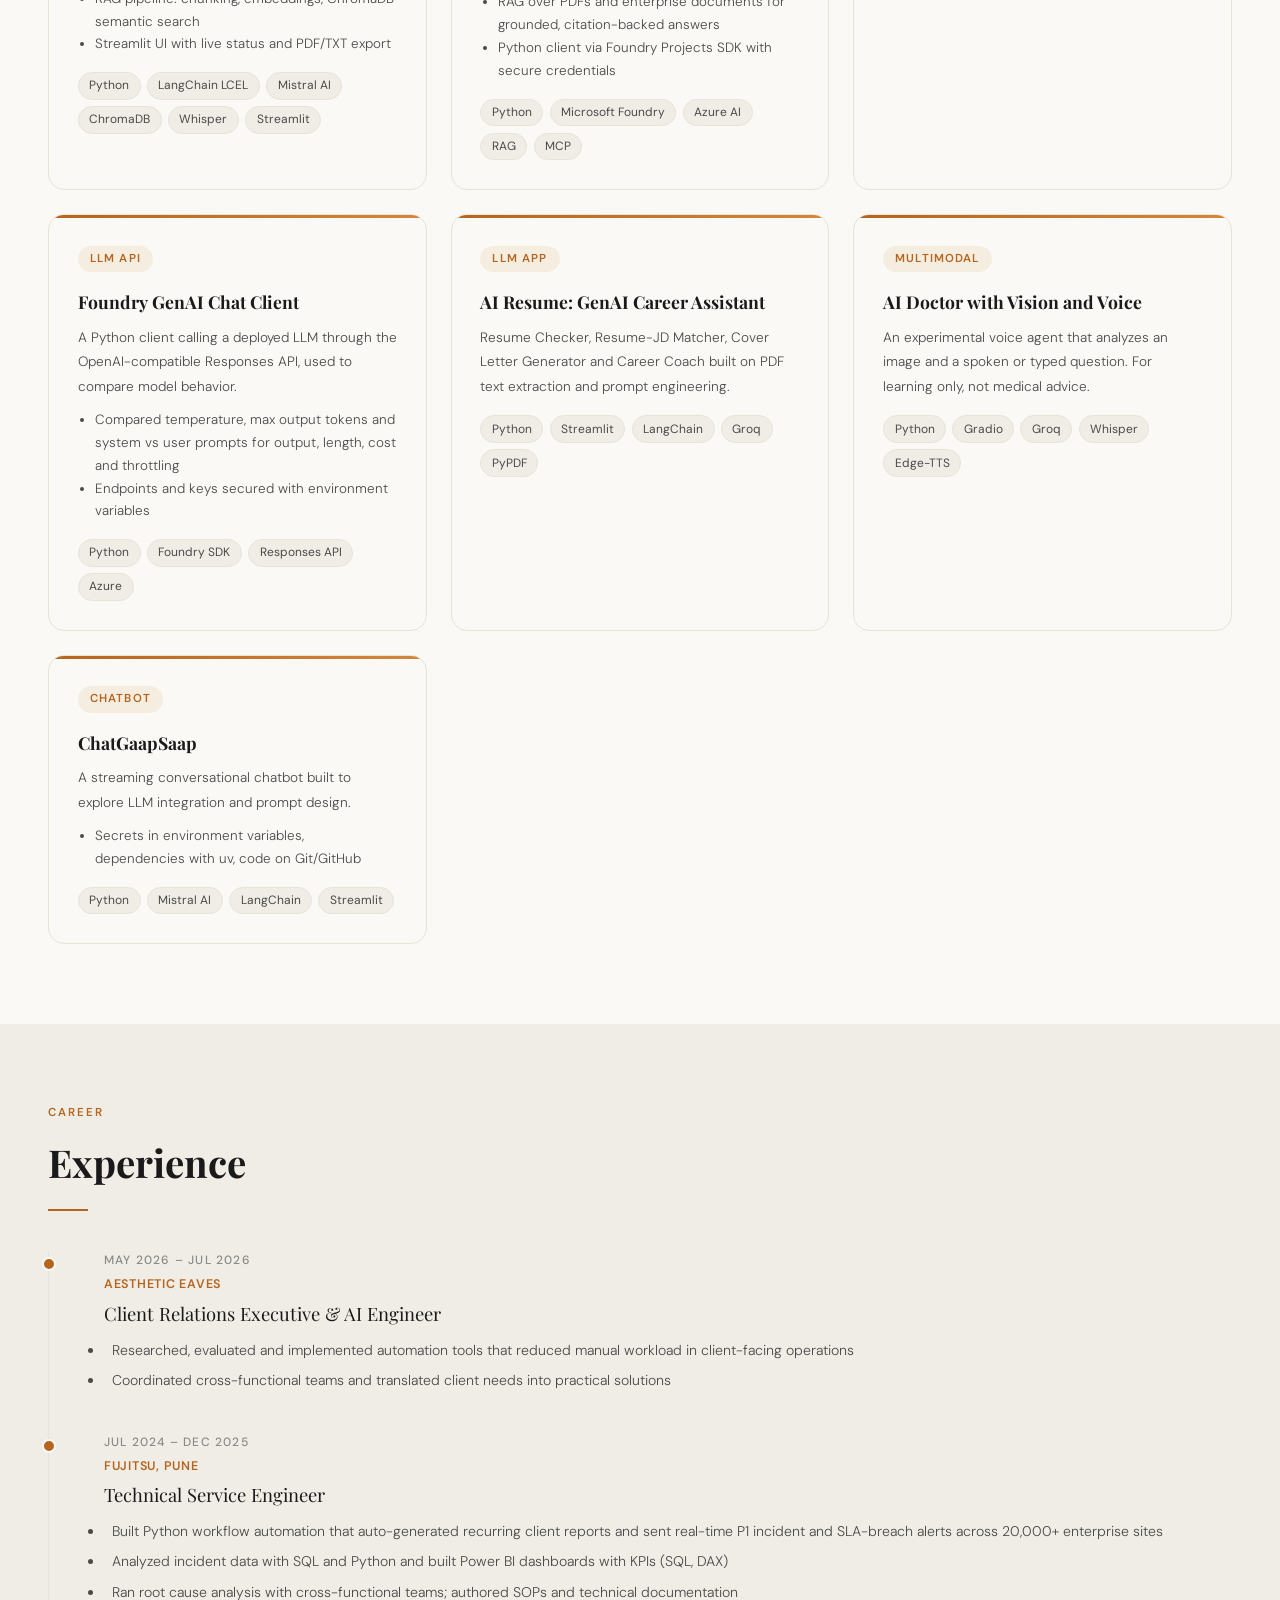
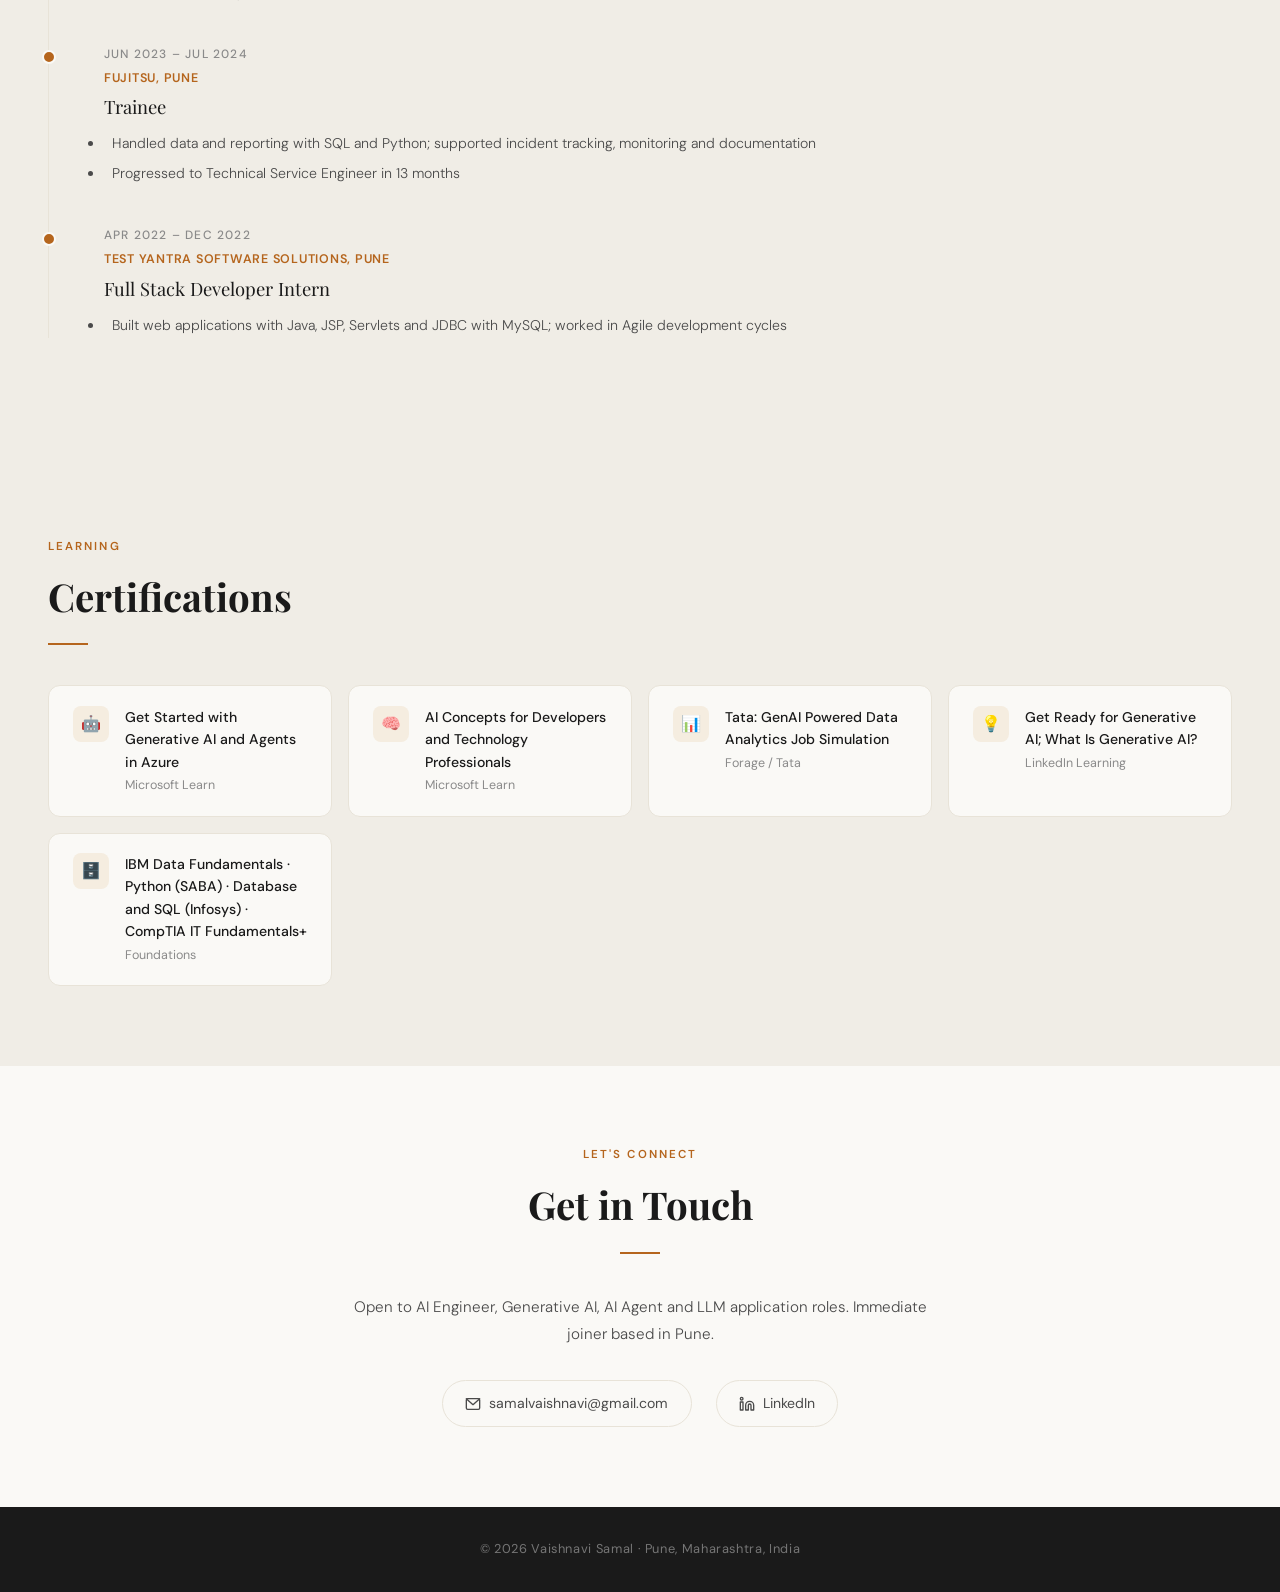
==== commit 231cda41: "Add files via upload" ====
--- a/index.html
+++ b/index.html
@@ -3,412 +3,187 @@
 <head>
 <meta charset="UTF-8">
 <meta name="viewport" content="width=device-width, initial-scale=1.0">
-<title>Vaishnavi Samal — GenAI Engineer & Technical Service Professional</title>
-<meta name="description" content="Vaishnavi Samal — GenAI Engineer, AI Engineer & Technical Service / Client Success Professional, Pune, India.">
-<link rel="preconnect" href="https://fonts.googleapis.com">
-<link href="https://fonts.googleapis.com/css2?family=Fraunces:opsz,wght@9..144,400;9..144,500;9..144,600;9..144,700&family=Inter:wght@300;400;500;600;700&family=IBM+Plex+Mono:wght@400;500&display=swap" rel="stylesheet">
-<link rel="stylesheet" href="style.css">
+<title>Vaishnavi Samal — AI Engineer | Generative AI Developer</title>
+<link href="https://fonts.googleapis.com/css2?family=Playfair+Display:wght@400;600;700&family=DM+Sans:wght@300;400;500&display=swap" rel="stylesheet">
+<style>
+*{margin:0;padding:0;box-sizing:border-box}
+:root{
+  --ink:#1a1a1a;--ink2:#4a4a4a;--ink3:#8a8a8a;
+  --bg:#faf9f6;--bg2:#f0ede6;--bg3:#e8e3d8;
+  --accent:#b5651d;--accent2:#d4863a;--accent-light:#f5ede0;
+  --serif:'Playfair Display',serif;--sans:'DM Sans',sans-serif;
+}
+html{scroll-behavior:smooth}
+body{font-family:var(--sans);background:var(--bg);color:var(--ink);line-height:1.6}
+
+/* NAV */
+nav{position:fixed;top:0;left:0;right:0;z-index:100;padding:1.2rem 3rem;display:flex;justify-content:space-between;align-items:center;background:rgba(250,249,246,0.92);backdrop-filter:blur(8px);border-bottom:1px solid var(--bg3)}
+.nav-logo{font-family:var(--serif);font-size:1.1rem;color:var(--ink);letter-spacing:0.02em}
+.nav-links{display:flex;gap:2rem;list-style:none}
+.nav-links a{font-size:0.82rem;color:var(--ink2);text-decoration:none;letter-spacing:0.08em;text-transform:uppercase;font-weight:500;transition:color 0.2s}
+.nav-links a:hover{color:var(--accent)}
+
+/* HERO */
+.hero{min-height:100vh;display:flex;align-items:center;padding:7rem 3rem 4rem;position:relative;overflow:hidden}
+.hero-bg{position:absolute;top:0;right:0;width:55%;height:100%;background:linear-gradient(135deg,var(--bg2),var(--bg3));clip-path:polygon(15% 0,100% 0,100% 100%,0% 100%);z-index:0}
+.hero-deco{position:absolute;bottom:10%;right:8%;width:200px;height:200px;border-radius:50%;border:1px solid var(--bg3);z-index:0}
+.hero-deco2{position:absolute;top:20%;right:20%;width:80px;height:80px;border-radius:50%;background:var(--accent-light);z-index:0}
+.hero-content{position:relative;z-index:1;max-width:580px}
+.hero-tag{display:inline-block;font-size:0.75rem;letter-spacing:0.15em;text-transform:uppercase;color:var(--accent);background:var(--accent-light);padding:0.35rem 1rem;border-radius:2rem;margin-bottom:1.5rem;font-weight:500}
+.hero h1{font-family:var(--serif);font-size:clamp(2.8rem,5vw,4.2rem);line-height:1.1;margin-bottom:1rem;color:var(--ink)}
+.hero h1 span{color:var(--accent)}
+.hero-sub{font-size:1rem;color:var(--ink2);max-width:440px;margin-bottom:2rem;font-weight:300;line-height:1.8}
+.hero-btns{display:flex;gap:1rem;flex-wrap:wrap}
+.btn-primary{background:var(--accent);color:#fff;padding:0.75rem 1.8rem;border-radius:2rem;text-decoration:none;font-size:0.85rem;letter-spacing:0.05em;font-weight:500;transition:background 0.2s,transform 0.2s}
+.btn-primary:hover{background:var(--accent2);transform:translateY(-1px)}
+.btn-outline{border:1.5px solid var(--ink);color:var(--ink);padding:0.75rem 1.8rem;border-radius:2rem;text-decoration:none;font-size:0.85rem;letter-spacing:0.05em;font-weight:500;transition:all 0.2s}
+.btn-outline:hover{background:var(--ink);color:var(--bg)}
+.hero-langs{margin-top:2.5rem;display:flex;gap:0.6rem;flex-wrap:wrap}
+.lang-pill{font-size:0.75rem;padding:0.3rem 0.85rem;border-radius:2rem;background:var(--bg2);color:var(--ink2);border:1px solid var(--bg3)}
+
+/* SECTION BASE */
+section{padding:5rem 3rem}
+.section-label{font-size:0.72rem;letter-spacing:0.18em;text-transform:uppercase;color:var(--accent);font-weight:600;margin-bottom:0.6rem}
+.section-title{font-family:var(--serif);font-size:clamp(1.8rem,3vw,2.6rem);margin-bottom:1rem;color:var(--ink)}
+.section-line{width:40px;height:2px;background:var(--accent);margin-bottom:2.5rem}
+
+/* ABOUT */
+.about{background:var(--bg2)}
+.about-grid{display:grid;grid-template-columns:1fr 1fr;gap:4rem;align-items:start}
+.about-text p{font-size:0.95rem;color:var(--ink2);line-height:1.9;margin-bottom:1rem;font-weight:300}
+.about-cards{display:grid;gap:1rem}
+.about-card{background:var(--bg);padding:1.2rem 1.5rem;border-radius:12px;border-left:3px solid var(--accent)}
+.about-card h4{font-size:0.78rem;letter-spacing:0.1em;text-transform:uppercase;color:var(--accent);margin-bottom:0.3rem;font-weight:600}
+.about-card p{font-size:0.88rem;color:var(--ink2);font-weight:300}
+
+/* EXPERIENCE */
+.timeline{position:relative;padding-left:2rem}
+.timeline::before{content:'';position:absolute;left:0;top:0;bottom:0;width:1px;background:var(--bg3)}
+.tl-item{position:relative;margin-bottom:2.5rem;padding-left:1.5rem}
+.tl-item::before{content:'';position:absolute;left:-2.35rem;top:0.35rem;width:10px;height:10px;border-radius:50%;background:var(--accent);border:2px solid var(--bg)}
+.tl-date{font-size:0.75rem;letter-spacing:0.1em;text-transform:uppercase;color:var(--ink3);margin-bottom:0.3rem;font-weight:500}
+.tl-company{font-size:0.78rem;color:var(--accent);font-weight:600;letter-spacing:0.06em;text-transform:uppercase;margin-bottom:0.2rem}
+.tl-role{font-family:var(--serif);font-size:1.15rem;color:var(--ink);margin-bottom:0.6rem}
+.tl-desc{font-size:0.88rem;color:var(--ink2);line-height:1.8;font-weight:300}
+.tl-desc li{margin-bottom:0.3rem;padding-left:0.5rem}
+
+/* SKILLS */
+.skills-bg{background:var(--ink)}
+.skills-bg .section-title{color:var(--bg)}
+.skills-bg .section-label{color:var(--accent2)}
+.skills-grid{display:grid;grid-template-columns:repeat(auto-fit,minmax(200px,1fr));gap:1.5rem}
+.skill-group{background:rgba(255,255,255,0.05);border:1px solid rgba(255,255,255,0.1);border-radius:12px;padding:1.5rem}
+.skill-group h4{font-size:0.75rem;letter-spacing:0.12em;text-transform:uppercase;color:var(--accent2);margin-bottom:1rem;font-weight:600}
+.skill-tags{display:flex;flex-wrap:wrap;gap:0.5rem}
+.skill-tag{font-size:0.8rem;padding:0.3rem 0.85rem;border-radius:2rem;background:rgba(255,255,255,0.08);color:rgba(255,255,255,0.75);border:1px solid rgba(255,255,255,0.12)}
+
+/* PROJECTS */
+.projects-grid{display:grid;grid-template-columns:repeat(auto-fit,minmax(280px,1fr));gap:1.5rem}
+.proj-card{background:var(--bg);border:1px solid var(--bg3);border-radius:16px;padding:1.8rem;transition:transform 0.2s,box-shadow 0.2s;position:relative;overflow:hidden}
+.proj-card::before{content:'';position:absolute;top:0;left:0;right:0;height:3px;background:linear-gradient(90deg,var(--accent),var(--accent2))}
+.proj-card:hover{transform:translateY(-4px);box-shadow:0 12px 32px rgba(0,0,0,0.08)}
+.proj-tag{font-size:0.72rem;letter-spacing:0.1em;text-transform:uppercase;color:var(--accent);background:var(--accent-light);padding:0.25rem 0.75rem;border-radius:2rem;font-weight:600;margin-bottom:1rem;display:inline-block}
+.proj-card h3{font-family:var(--serif);font-size:1.1rem;margin-bottom:0.6rem;color:var(--ink)}
+.proj-card p{font-size:0.85rem;color:var(--ink2);line-height:1.8;font-weight:300}
+.proj-tech{margin-top:1rem;display:flex;flex-wrap:wrap;gap:0.4rem}
+.proj-tech span{font-size:0.75rem;padding:0.2rem 0.65rem;border-radius:2rem;background:var(--bg2);color:var(--ink2);border:1px solid var(--bg3)}
+
+/* CERTIFICATIONS */
+.certs{background:var(--bg2)}
+.certs-grid{display:grid;grid-template-columns:repeat(auto-fit,minmax(240px,1fr));gap:1rem}
+.cert-card{background:var(--bg);padding:1.2rem 1.5rem;border-radius:12px;border:1px solid var(--bg3);display:flex;align-items:flex-start;gap:1rem}
+.cert-icon{width:36px;height:36px;border-radius:8px;background:var(--accent-light);display:flex;align-items:center;justify-content:center;flex-shrink:0;font-size:1rem}
+.cert-card h4{font-size:0.88rem;font-weight:500;color:var(--ink);margin-bottom:0.2rem}
+.cert-card p{font-size:0.78rem;color:var(--ink3)}
+
+/* CONTACT */
+.contact-inner{max-width:600px;margin:0 auto;text-align:center}
+.contact-inner .section-line{margin:0 auto 2.5rem}
+.contact-links{display:flex;justify-content:center;gap:1.5rem;flex-wrap:wrap;margin-top:2rem}
+.contact-link{display:flex;align-items:center;gap:0.5rem;font-size:0.88rem;color:var(--ink2);text-decoration:none;padding:0.7rem 1.4rem;border:1px solid var(--bg3);border-radius:2rem;transition:all 0.2s;font-weight:400}
+.contact-link:hover{border-color:var(--accent);color:var(--accent);background:var(--accent-light)}
+.contact-link svg{width:16px;height:16px;stroke:currentColor;fill:none;stroke-width:2;stroke-linecap:round;stroke-linejoin:round}
+
+/* FOOTER */
+footer{background:var(--ink);color:rgba(255,255,255,0.4);text-align:center;padding:2rem;font-size:0.8rem;letter-spacing:0.05em}
+
+@media(max-width:700px){
+  nav{padding:1rem 1.5rem}.hero{padding:6rem 1.5rem 3rem}
+  .hero-bg{display:none}.about-grid{grid-template-columns:1fr}
+  section{padding:3.5rem 1.5rem}
+}
+</style>
+<style>
+.proj-card ul{margin:.6rem 0 0 1.1rem;font-size:.84rem;color:var(--ink2);font-weight:300;line-height:1.7}
+.proj-card .learn{font-size:.78rem;color:var(--ink3);margin-top:.8rem}
+.skills-note{font-size:.8rem;color:rgba(255,255,255,.5);margin-top:1.5rem}
+</style>
 </head>
 <body>
+<nav><div class="nav-logo">Vaishnavi Samal</div>
+<ul class="nav-links"><li><a href="#about">About</a></li><li><a href="#skills">Skills</a></li><li><a href="#projects">Projects</a></li><li><a href="#experience">Experience</a></li><li><a href="#contact">Contact</a></li></ul></nav>
 
-<div class="mobile-bar">
-  <div class="m-name">Vaishnavi Samal</div>
-  <nav>
-    <a href="#about">About</a>
-    <a href="#experience">Work</a>
-    <a href="#contact">Contact</a>
-  </nav>
-</div>
+<section class="hero"><div class="hero-bg"></div><div class="hero-deco"></div><div class="hero-deco2"></div>
+<div class="hero-content"><div class="hero-tag">Open to AI Engineering Roles</div>
+<h1>Vaishnavi<br><span>Samal</span></h1>
+<p class="hero-sub"><strong>AI Engineer | Generative AI Developer | Python.</strong> I build practical AI applications with LLMs, RAG, AI agents and intelligent automation, from Pune, India.</p>
+<div class="hero-btns"><a href="#projects" class="btn-primary">View Projects</a><a href="Vaishnavi_Samal_Resume.pdf" class="btn-outline">Download Resume</a><a href="#contact" class="btn-outline">Contact Me</a></div>
+<div class="hero-langs"><span class="lang-pill">Generative AI</span><span class="lang-pill">LLMs</span><span class="lang-pill">RAG</span><span class="lang-pill">AI Agents</span><span class="lang-pill">Prompt Engineering</span></div></div></section>
 
-<div class="shell">
-  <aside class="sidebar">
-    <div>
-      <div class="mono-badge">VS</div>
-      <div class="side-name">Vaishnavi<br>Samal</div>
-      <div class="side-role">GENAI ENGINEER · AI ENGINEER<br>SOFTWARE DEVELOPER · TECHNICAL<br>SERVICE &amp; CLIENT SUCCESS</div>
-    </div>
+<section class="about" id="about"><p class="section-label">Who I am</p><h2 class="section-title">About Me</h2><div class="section-line"></div>
+<div class="about-grid"><div class="about-text">
+<p>I am a software professional who independently upskilled in Artificial Intelligence and Generative AI through hands-on projects, continuous learning and experimentation with AI APIs.</p>
+<p>I enjoy turning AI concepts into practical applications that help people find information faster and automate everyday tasks. My projects include meeting summarization, document question answering, resume assistance, conversational chatbots and multimodal apps.</p>
+<p>Before moving into AI, I worked in enterprise technical support at Fujitsu, where I built Python automation, SQL analysis and Power BI reporting, and wrote technical documentation. I want to join a team where I can apply these skills and grow as an AI Engineer.</p></div>
+<div class="about-cards">
+<div class="about-card"><h4>Focus Areas</h4><p>Generative AI · LLM applications · RAG · AI agents · Python · Prompt engineering</p></div>
+<div class="about-card"><h4>How I work</h4><p>Build it, test it, improve it. Practical, user-focused applications with structured troubleshooting.</p></div>
+<div class="about-card"><h4>Education</h4><p>BE, Electrical, Electronics &amp; Communications Engineering<br>PES Modern College of Engineering, Pune · 2019–2022</p></div>
+<div class="about-card"><h4>Location &amp; Availability</h4><p>Pune, Maharashtra, India · Immediate joiner</p></div></div></div></section>
 
-    <nav class="side-nav">
-      <a href="#about"><span>About</span><span class="n">01</span></a>
-      <a href="#experience"><span>Experience</span><span class="n">02</span></a>
-      <a href="#skills"><span>Skills</span><span class="n">03</span></a>
-      <a href="#projects"><span>Projects</span><span class="n">04</span></a>
-      <a href="#certifications"><span>Certifications</span><span class="n">05</span></a>
-      <a href="#contact"><span>Contact</span><span class="n">06</span></a>
-    </nav>
+<section class="skills-bg" id="skills"><p class="section-label">Expertise</p><h2 class="section-title">Skills &amp; Technologies</h2><div class="section-line"></div>
+<div class="skills-grid">
+<div class="skill-group"><h4>Generative AI &amp; LLMs</h4><div class="skill-tags"><span class="skill-tag">LLM API integration</span><span class="skill-tag">Prompt Engineering</span><span class="skill-tag">Model experimentation</span><span class="skill-tag">Tool / Function Calling</span><span class="skill-tag">Vision LLMs</span><span class="skill-tag">Responsible AI</span></div></div>
+<div class="skill-group"><h4>RAG &amp; Retrieval</h4><div class="skill-tags"><span class="skill-tag">RAG</span><span class="skill-tag">Embeddings</span><span class="skill-tag">ChromaDB</span><span class="skill-tag">Semantic Search</span><span class="skill-tag">Text Chunking</span><span class="skill-tag">PyPDF</span></div></div>
+<div class="skill-group"><h4>AI Agents &amp; Workflows</h4><div class="skill-tags"><span class="skill-tag">LangChain / LCEL</span><span class="skill-tag">Google ADK</span><span class="skill-tag">Microsoft Foundry</span><span class="skill-tag">MCP Servers</span><span class="skill-tag">Multi-step Workflows</span></div></div>
+<div class="skill-group"><h4>Models &amp; APIs</h4><div class="skill-tags"><span class="skill-tag">Gemini</span><span class="skill-tag">Mistral AI</span><span class="skill-tag">Groq</span><span class="skill-tag">OpenAI-compatible API</span><span class="skill-tag">Whisper</span><span class="skill-tag">Sarvam AI</span><span class="skill-tag">Hugging Face</span></div></div>
+<div class="skill-group"><h4>Programming &amp; Apps</h4><div class="skill-tags"><span class="skill-tag">Python</span><span class="skill-tag">SQL</span><span class="skill-tag">REST APIs</span><span class="skill-tag">JSON</span><span class="skill-tag">Streamlit</span><span class="skill-tag">Gradio</span><span class="skill-tag">Git / GitHub</span><span class="skill-tag">uv</span></div></div>
+<div class="skill-group"><h4>Automation &amp; Data</h4><div class="skill-tags"><span class="skill-tag">Python Automation</span><span class="skill-tag">Power Automate</span><span class="skill-tag">Power BI (DAX)</span><span class="skill-tag">MySQL</span><span class="skill-tag">PostgreSQL</span><span class="skill-tag">Technical Documentation</span></div></div>
+</div><p class="skills-note">Skills reflect hands-on project work and independent learning; depth varies by technology.</p></section>
 
-    <div class="side-block">
-      <h5>Languages</h5>
-      <div class="side-langs">
-        <span class="lang-pill">English</span>
-        <span class="lang-pill">Hindi</span>
-        <span class="lang-pill">Japanese</span>
-        <span class="lang-pill">Marathi</span>
-        <span class="lang-pill">Telugu</span>
-        <span class="lang-pill">Gujarati</span>
-      </div>
-    </div>
+<section id="projects"><p class="section-label">Work</p><h2 class="section-title">AI Projects</h2><div class="section-line"></div>
+<div class="projects-grid">
+<div class="proj-card"><div class="proj-tag">RAG · Speech</div><h3>AI Meeting and Video Assistant</h3><p>Turns long recordings into searchable insights: transcripts, summaries, decisions, owners and deadlines, plus question answering over the content.</p><ul><li>English, Hindi and Hinglish transcription (Whisper + Sarvam AI)</li><li>RAG pipeline: chunking, embeddings, ChromaDB semantic search</li><li>Streamlit UI with live status and PDF/TXT export</li></ul><div class="proj-tech"><span class="">Python</span><span class="">LangChain LCEL</span><span class="">Mistral AI</span><span class="">ChromaDB</span><span class="">Whisper</span><span class="">Streamlit</span></div></div>
+<div class="proj-card"><div class="proj-tag">AI Agent</div><h3>Foundry AI Agent: Tools and Knowledge</h3><p>A reusable agent built in Microsoft Foundry with defined role, tone and guardrails, extended with tools and document knowledge.</p><ul><li>Tool calling: Code Interpreter, custom functions/APIs, MCP servers</li><li>RAG over PDFs and enterprise documents for grounded, citation-backed answers</li><li>Python client via Foundry Projects SDK with secure credentials</li></ul><div class="proj-tech"><span class="">Python</span><span class="">Microsoft Foundry</span><span class="">Azure AI</span><span class="">RAG</span><span class="">MCP</span></div></div>
+<div class="proj-card"><div class="proj-tag">AI Agent</div><h3>AI Agent with Google ADK</h3><p>An agent that pairs Gemini with the Google Search tool and custom Python function tools, triggered from natural-language requests.</p><ul></ul><div class="proj-tech"><span class="">Python</span><span class="">Google ADK</span><span class="">Gemini API</span><span class="">Function Tools</span></div></div>
+<div class="proj-card"><div class="proj-tag">LLM API</div><h3>Foundry GenAI Chat Client</h3><p>A Python client calling a deployed LLM through the OpenAI-compatible Responses API, used to compare model behavior.</p><ul><li>Compared temperature, max output tokens and system vs user prompts for output, length, cost and throttling</li><li>Endpoints and keys secured with environment variables</li></ul><div class="proj-tech"><span class="">Python</span><span class="">Foundry SDK</span><span class="">Responses API</span><span class="">Azure</span></div></div>
+<div class="proj-card"><div class="proj-tag">LLM App</div><h3>AI Resume: GenAI Career Assistant</h3><p>Resume Checker, Resume-JD Matcher, Cover Letter Generator and Career Coach built on PDF text extraction and prompt engineering.</p><ul></ul><div class="proj-tech"><span class="">Python</span><span class="">Streamlit</span><span class="">LangChain</span><span class="">Groq</span><span class="">PyPDF</span></div></div>
+<div class="proj-card"><div class="proj-tag">Multimodal</div><h3>AI Doctor with Vision and Voice</h3><p>An experimental voice agent that analyzes an image and a spoken or typed question. For learning only, not medical advice.</p><ul></ul><div class="proj-tech"><span class="">Python</span><span class="">Gradio</span><span class="">Groq</span><span class="">Whisper</span><span class="">Edge-TTS</span></div></div>
+<div class="proj-card"><div class="proj-tag">Chatbot</div><h3>ChatGaapSaap</h3><p>A streaming conversational chatbot built to explore LLM integration and prompt design.</p><ul><li>Secrets in environment variables, dependencies with uv, code on Git/GitHub</li></ul><div class="proj-tech"><span class="">Python</span><span class="">Mistral AI</span><span class="">LangChain</span><span class="">Streamlit</span></div></div>
+</div></section>
 
-    <div class="side-contact">
-      <a href="mailto:samalvaishnavi@gmail.com">
-        <svg viewBox="0 0 24 24"><rect x="2" y="4" width="20" height="16" rx="2"/><polyline points="2,4 12,13 22,4"/></svg>
-        samalvaishnavi@gmail.com
-      </a>
-      <a href="https://www.linkedin.com/in/vaishnavisamal" target="_blank">
-        <svg viewBox="0 0 24 24"><path d="M16 8a6 6 0 0 1 6 6v7h-4v-7a2 2 0 0 0-2-2 2 2 0 0 0-2 2v7h-4v-7a6 6 0 0 1 6-6z"/><rect x="2" y="9" width="4" height="12"/><circle cx="4" cy="4" r="2"/></svg>
-        LinkedIn Profile
-      </a>
-      <a href="#contact">
-        <svg viewBox="0 0 24 24"><path d="M21 10c0 7-9 12-9 12s-9-5-9-12a9 9 0 0 1 18 0z"/><circle cx="12" cy="10" r="3"/></svg>
-        Pune, Maharashtra
-      </a>
-    </div>
-  </aside>
+<section class="about" id="experience"><p class="section-label">Career</p><h2 class="section-title">Experience</h2><div class="section-line"></div>
+<div class="timeline">
+<div class="tl-item"><div class="tl-date">May 2026 – Jul 2026</div><div class="tl-company">Aesthetic Eaves</div><div class="tl-role">Client Relations Executive &amp; AI Engineer</div><div class="tl-desc"><ul><li>Researched, evaluated and implemented automation tools that reduced manual workload in client-facing operations</li><li>Coordinated cross-functional teams and translated client needs into practical solutions</li></ul></div></div>
+<div class="tl-item"><div class="tl-date">Jul 2024 – Dec 2025</div><div class="tl-company">Fujitsu, Pune</div><div class="tl-role">Technical Service Engineer</div><div class="tl-desc"><ul><li>Built Python workflow automation that auto-generated recurring client reports and sent real-time P1 incident and SLA-breach alerts across 20,000+ enterprise sites</li><li>Analyzed incident data with SQL and Python and built Power BI dashboards with KPIs (SQL, DAX)</li><li>Ran root cause analysis with cross-functional teams; authored SOPs and technical documentation</li></ul></div></div>
+<div class="tl-item"><div class="tl-date">Jun 2023 – Jul 2024</div><div class="tl-company">Fujitsu, Pune</div><div class="tl-role">Trainee</div><div class="tl-desc"><ul><li>Handled data and reporting with SQL and Python; supported incident tracking, monitoring and documentation</li><li>Progressed to Technical Service Engineer in 13 months</li></ul></div></div>
+<div class="tl-item"><div class="tl-date">Apr 2022 – Dec 2022</div><div class="tl-company">Test Yantra Software Solutions, Pune</div><div class="tl-role">Full Stack Developer Intern</div><div class="tl-desc"><ul><li>Built web applications with Java, JSP, Servlets and JDBC with MySQL; worked in Agile development cycles</li></ul></div></div>
+</div></section>
 
-  <div class="content">
+<section class="certs" id="certifications"><p class="section-label">Learning</p><h2 class="section-title">Certifications</h2><div class="section-line"></div>
+<div class="certs-grid">
+<div class="cert-card"><div class="cert-icon">🤖</div><div><h4>Get Started with Generative AI and Agents in Azure</h4><p>Microsoft Learn</p></div></div>
+<div class="cert-card"><div class="cert-icon">🧠</div><div><h4>AI Concepts for Developers and Technology Professionals</h4><p>Microsoft Learn</p></div></div>
+<div class="cert-card"><div class="cert-icon">📊</div><div><h4>Tata: GenAI Powered Data Analytics Job Simulation</h4><p>Forage / Tata</p></div></div>
+<div class="cert-card"><div class="cert-icon">💡</div><div><h4>Get Ready for Generative AI; What Is Generative AI?</h4><p>LinkedIn Learning</p></div></div>
+<div class="cert-card"><div class="cert-icon">🗄️</div><div><h4>IBM Data Fundamentals · Python (SABA) · Database and SQL (Infosys) · CompTIA IT Fundamentals+</h4><p>Foundations</p></div></div>
+</div></section>
 
-    <!-- HERO -->
-    <section class="hero">
-      <div class="hero-kicker">Open to opportunities · Absolute learner</div>
-      <h1>Engineering <em>GenAI</em> systems,<br>and earning client trust.</h1>
-      <p class="hero-sub">I'm a GenAI &amp; AI Engineer with 3+ years across technical service delivery, SLA/incident management, and data-driven reporting. An absolute learner, genuinely interested in AI — I build LLM-powered assistants, RAG pipelines, and automation tools on my own time, alongside a strong client-facing foundation.</p>
-      <div class="hero-btns">
-        <a href="#contact" class="btn-primary">Get in touch</a>
-        <a href="#experience" class="btn-outline">View experience</a>
-      </div>
-      <div class="hero-strip">
-        <div><div class="num">3+</div><div class="lbl">Years in tech &amp; client roles</div></div>
-        <div><div class="num">5</div><div class="lbl">GenAI &amp; dev projects shipped</div></div>
-        <div><div class="num">6</div><div class="lbl">Languages spoken</div></div>
-      </div>
-    </section>
-
-    <!-- ABOUT -->
-    <section id="about">
-      <p class="eyebrow">01 — Who I am</p>
-      <h2 class="section-title">About</h2>
-      <div class="about-grid">
-        <div class="about-text">
-          <p>I'm a <strong>client-focused technical professional</strong> and self-driven <strong>GenAI engineer</strong> with 3+ years of experience across technical service delivery, SLA/incident management, and data-driven operational reporting within a Fortune 500 global technology enterprise (Fujitsu).</p>
-          <p>An absolute learner with a strong, self-directed track record of building generative AI and automation solutions — including LLM-powered assistants, Retrieval-Augmented Generation (RAG) pipelines, and workflow automation tools — alongside core skills in Power BI reporting and client lifecycle management. I'm continuously upskilling in LLMs, RAG architectures, and AI agent development.</p>
-          <p>Educated in Electronics, Electronics &amp; Communications Engineering from PES Modern College of Engineering, Pune — I blend a technical foundation with sharp client-facing acumen.</p>
-        </div>
-        <div class="about-cards">
-          <div class="about-card">
-            <h4>Focus areas</h4>
-            <p>GenAI &amp; LLM Engineering · RAG Systems · Prompt Engineering · Client Lifecycle Management · Process Automation · Data Reporting</p>
-          </div>
-          <div class="about-card">
-            <h4>GenAI specialization</h4>
-            <p>LangChain, RAG (ChromaDB), OpenAI Whisper, Vision LLMs, Groq API, HuggingFace Embeddings, AI-assisted development</p>
-          </div>
-          <div class="about-card">
-            <h4>Education</h4>
-            <p>BE — Electronics, Electronics &amp; Communications Engineering<br>PES Modern College of Engineering · 2019–2022</p>
-          </div>
-        </div>
-      </div>
-    </section>
-
-    <!-- EXPERIENCE -->
-    <section id="experience">
-      <p class="eyebrow">02 — Career</p>
-      <h2 class="section-title">Experience</h2>
-      <div class="timeline">
-
-        <div class="tl-item">
-          <div class="tl-date">May 2026 — Jul 2026</div>
-          <div class="tl-company">Aesthetic Eaves</div>
-          <div class="tl-role">Client Relations Executive &amp; AI Engineer</div>
-          <div class="tl-desc">
-            <ul>
-              <li>Manage end-to-end client relationships from initial consultation through project completion and payment closure</li>
-              <li>Serve as primary point of contact, ensuring seamless communication and customer satisfaction</li>
-              <li>Coordinate with internal teams to ensure timely project execution and delivery</li>
-              <li>Implement AI-driven solutions to improve operational efficiency and business workflows</li>
-              <li>Research, evaluate, and integrate AI tools to streamline day-to-day business processes</li>
-            </ul>
-          </div>
-        </div>
-
-        <div class="tl-item">
-          <div class="tl-date">Dec 2025 — Apr 2026</div>
-          <div class="tl-company">Samal Engineers</div>
-          <div class="tl-role">Manager</div>
-          <div class="tl-desc">
-            <ul>
-  <li>Managed and supervised day-to-day business operations, leading cross-functional teams to ensure smooth workflow and timely project execution</li>
-  <li>Led team coordination, task allocation, performance monitoring, and ensured effective collaboration across departments</li>
-  <li>Handled end-to-end project management, including planning, execution, client coordination, and delivery management</li>
-  <li>Managed client relationships, addressed requirements, resolved concerns, and ensured high levels of customer satisfaction</li>
-  <li>Coordinated with vendors, contractors, and internal teams to streamline operations and achieve project objectives</li>
-  <li>Prepared and reviewed quotations, invoices, reports, project documentation, and operational records</li>
-  <li>Monitored project timelines, budgets, and resource allocation to ensure efficient utilization of company resources</li>
-  <li>Supported business growth initiatives through client acquisition, follow-ups, and process improvements</li>
-  <li>Provided leadership and guidance to team members, ensuring productivity, accountability, and achievement of business goals</li>
-            </ul>
-          </div>
-        </div>
-
-        <div class="tl-item">
-          <div class="tl-date">Jun 2024 — Dec 2025</div>
-          <div class="tl-company">Fujitsu</div>
-          <div class="tl-role">Technical Service Engineer</div>
-          <div class="tl-desc">
-            <ul>
-              <li>Delivered technical service and customer support within a Fortune 500 global technology enterprise, diagnosing and resolving complex technical issues while consistently meeting SLA targets</li>
-              <li>Configured and monitored Cisco Meraki cloud-managed network infrastructure and FMNOS-based monitoring systems for reliable connectivity and performance</li>
-              <li>Built interactive Power BI dashboards (DAX, Power Query) tracking SLA compliance, incident trends, and performance metrics across multiple accounts and 20,000+ enterprise sites</li>
-              <li>Automated real-time notifications for P1 incidents and SLA breaches using Microsoft Power Automate, improving response times and reducing manual reporting effort</li>
-              <li>Created a standard SOP for fetching and sending client reports using Python, streamlining recurring report delivery and ensuring consistent, timely communication with clients</li>
-              <li>Delivered daily client updates and led stand-up meetings to ensure clear communication and timely issue resolution</li>
-            </ul>
-          </div>
-        </div>
-
-        <div class="tl-item">
-          <div class="tl-date">Jun 2023 — Jul 2024</div>
-          <div class="tl-company">Fujitsu</div>
-          <div class="tl-role">Trainee</div>
-          <div class="tl-desc">Trained in technical service operations, building foundational expertise in systems support and client management processes.</div>
-        </div>
-
-        <div class="tl-item">
-          <div class="tl-date">Apr 2022 — Dec 2022</div>
-          <div class="tl-company">TestYantra Software Solutions</div>
-          <div class="tl-role">Full Stack Java Developer Intern</div>
-          <div class="tl-desc">
-            <ul>
-              <li>Designed and developed web applications following MVC architecture</li>
-              <li>Implemented CRUD operations and database interactions using MySQL</li>
-              <li>Worked across requirement analysis, development, testing, and deployment phases of the SDLC</li>
-              <li>Integrated front-end and back-end components to deliver functional solutions</li>
-            </ul>
-          </div>
-        </div>
-
-      </div>
-    </section>
-
-    <!-- SKILLS -->
-    <section class="skills-bg" id="skills">
-      <p class="eyebrow">03 — Expertise</p>
-      <h2 class="section-title">Skills</h2>
-      <div class="skills-grid">
-        <div class="skill-group">
-          <h4>GenAI &amp; LLM Engineering</h4>
-          <div class="skill-tags">
-            <span class="skill-tag">LLMs</span>
-            <span class="skill-tag">Vision LLMs</span>
-            <span class="skill-tag">RAG</span>
-            <span class="skill-tag">LangChain (LCEL)</span>
-            <span class="skill-tag">Prompt Engineering</span>
-            <span class="skill-tag">OpenAI Whisper</span>
-            <span class="skill-tag">Groq API</span>
-            <span class="skill-tag">Mistral AI</span>
-            <span class="skill-tag">HuggingFace Embeddings</span>
-            <span class="skill-tag">ChromaDB</span>
-            <span class="skill-tag">Gradio</span>
-            <span class="skill-tag">Streamlit</span>
-            <span class="skill-tag">Edge-TTS</span>
-          </div>
-        </div>
-        <div class="skill-group">
-          <h4>Client &amp; Business</h4>
-          <div class="skill-tags">
-            <span class="skill-tag">Business Development</span>
-            <span class="skill-tag">CRM</span>
-            <span class="skill-tag">Project Management</span>
-            <span class="skill-tag">Stakeholder Management</span>
-            <span class="skill-tag">Business Operations</span>
-            <span class="skill-tag">Customer Success</span>
-          </div>
-        </div>
-        
-
-        <div class="skill-group">
-          <h4>Database &amp; Analytics</h4>
-          <div class="skill-tags">
-            <span class="skill-tag">SQL</span>
-            <span class="skill-tag">Microsoft Power BI</span>
-            <span class="skill-tag">Microsoft Excel</span>
-            <span class="skill-tag">Data Analysis</span>
-            <span class="skill-tag">Dashboard Development</span>
-          </div>
-        </div>
-        <div class="skill-group">
-          <h4>Version Control &amp; Tools</h4>
-          <div class="skill-tags">
-            <span class="skill-tag">Git</span>
-            <span class="skill-tag">GitHub</span>
-            <span class="skill-tag">Vercel</span>
-            <span class="skill-tag">CI/CD Deployment</span>
-            <span class="skill-tag">Visual Studio Code</span>
-            <span class="skill-tag">npm</span>
-            <span class="skill-tag">Postman</span>
-          </div>
-        </div>
-        
-        <div class="skill-group">
-          <h4>Languages</h4>
-          <div class="skill-tags">
-            <span class="skill-tag">English</span>
-            <span class="skill-tag">Hindi</span>
-            <span class="skill-tag">Japanese</span>
-            <span class="skill-tag">Marathi</span>
-            <span class="skill-tag">Telugu</span>
-            <span class="skill-tag">Gujarati</span>
-          </div>
-        </div>
-      </div>
-    </section>
-
-    <!-- PROJECTS -->
-    <section id="projects">
-      <p class="eyebrow">04 — Work</p>
-      <h2 class="section-title">Projects</h2>
-      <div class="projects-grid">
-        <div class="proj-card">
-          <span class="proj-tag">Personal GenAI Project</span>
-          <h3>AI Meeting &amp; Video Assistant</h3>
-          <p>A full-stack AI assistant that automates transcription, summarization, and extraction of actionable insights — decisions, owners, deadlines — from video and audio inputs sourced from YouTube or local files.</p>
-          <div class="proj-tech">
-            <span>Python</span><span>LangChain (LCEL)</span><span>ChromaDB</span><span>OpenAI Whisper</span><span>Sarvam AI</span><span>Mistral AI</span><span>Streamlit</span>
-          </div>
-        </div>
-        <div class="proj-card">
-          <span class="proj-tag">Personal GenAI Project</span>
-          <h3>AI Doctor with Vision &amp; Voice</h3>
-          <p>A multimodal AI healthcare assistant that analyzes medical images and voice-based patient queries, combining speech-to-text, vision understanding, and natural voice responses in one interactive tool.</p>
-          <div class="proj-tech">
-            <span>Python</span><span>Gradio</span><span>Groq API</span><span>Whisper</span><span>Vision LLM</span><span>Edge-TTS</span>
-          </div>
-          <a class="proj-link" href="https://ai-doctor-imageaudio-to-audiotext.onrender.com" target="_blank" rel="noopener">View Project ↗</a>
-        </div>
-        <div class="proj-card">
-          <span class="proj-tag">Client Project · End-to-End</span>
-          <h3>Fit With Atharva — Fitness &amp; Nutrition Platform</h3>
-          <p>Owned this project end-to-end, from requirement gathering through design, development, and final handover — a responsive fitness and nutrition web application with an intuitive UI and optimized performance.</p>
-          <div class="proj-tech">
-            <span>Python</span><span>Git/GitHub</span><span>Vercel</span><span>AI-Assisted Development</span>
-          </div>
-          <a class="proj-link" href="https://www.fitwithatharva.com/" target="_blank" rel="noopener">View Project ↗</a>
-        </div>
-        <div class="proj-card">
-          <span class="proj-tag">Client Project · End-to-End</span>
-          <h3>Sawali Chaha — Business Website</h3>
-          <p>Owned this project end-to-end, from requirement gathering through design, development, and final handover — a responsive business website featuring product showcases and company information.</p>
-          <div class="proj-tech">
-            <span>Python</span><span>Git/GitHub</span><span>Vercel</span><span>AI-Assisted Development</span>
-          </div>
-          <a class="proj-link" href="https://sawalichaha.vercel.app/" target="_blank" rel="noopener">View Project ↗</a>
-        </div>
-        <div class="proj-card">
-          <span class="proj-tag">Client Project</span>
-          <h3>SA Artisanal Collection</h3>
-          <p>An e-commerce showcase site for a handmade rakhi studio — a full product catalog across three collections with a WhatsApp-based ordering flow, built and deployed end-to-end.</p>
-          <div class="proj-tech">
-            <span>Web Development</span><span>Netlify</span><span>E-commerce Showcase</span>
-          </div>
-          <a class="proj-link" href="https://saartisanalcollection.netlify.app/" target="_blank" rel="noopener">View Project ↗</a>
-        </div>
-        <div class="proj-card">
-          <span class="proj-tag">AI Integration</span>
-          <h3>Business Workflow Automation</h3>
-          <p>Researched, evaluated, and integrated AI tools at Aesthetic Eaves to automate day-to-day operational processes, reducing manual effort and improving productivity across teams.</p>
-          <div class="proj-tech">
-            <span>Generative AI</span><span>Process Automation</span><span>Business Ops</span>
-          </div>
-        </div>
-      </div>
-    </section>
-
-    <!-- CERTIFICATIONS -->
-    <section id="certifications">
-      <p class="eyebrow">05 — Learning</p>
-      <h2 class="section-title">Certifications</h2>
-      <div class="certs-grid">
-        <div class="cert-card">
-          <div class="cert-idx">01</div>
-          <div>
-            <h4>CompTIA IT Fundamentals+ (FC0-U61)</h4>
-            <p>CompTIA</p>
-          </div>
-        </div>
-        <div class="cert-card">
-          <div class="cert-idx">02</div>
-          <div>
-            <h4>CCNA — Cisco Certified Network Associate (200-301)</h4>
-            <p>Cisco</p>
-          </div>
-        </div>
-        <div class="cert-card">
-          <div class="cert-idx">03</div>
-          <div>
-            <h4>Microsoft Power Automate — Complete Guide</h4>
-            <p>LinkedIn Learning</p>
-          </div>
-        </div>
-        <div class="cert-card">
-          <div class="cert-idx">04</div>
-          <div>
-            <h4>SQL Essential Training</h4>
-            <p>LinkedIn Learning</p>
-          </div>
-        </div>
-        <div class="cert-card">
-          <div class="cert-idx">05</div>
-          <div>
-            <h4>Get Ready for Generative AI</h4>
-            <p>LinkedIn Learning</p>
-          </div>
-        </div>
-        <div class="cert-card">
-          <div class="cert-idx">06</div>
-          <div>
-            <h4>What Is Generative AI?</h4>
-            <p>LinkedIn Learning</p>
-          </div>
-        </div>
-        <div class="cert-card">
-          <div class="cert-idx">07</div>
-          <div>
-            <h4>Tata — GenAI-Powered Data Analytics Job Simulation</h4>
-            <p>Forage / Tata</p>
-          </div>
-        </div>
-      </div>
-    </section>
-
-    <!-- CONTACT -->
-    <section class="contact-sec" id="contact">
-      <div class="contact-inner">
-        <p class="eyebrow">06 — Let's connect</p>
-        <h2 class="section-title">Get in touch</h2>
-        <p class="lede">Open to opportunities in GenAI engineering, AI/ML engineering, software development, and technical service &amp; client success roles. Also open to freelance web and AI project work — let's build something great together.</p>
-        <div class="contact-links">
-          <a href="mailto:samalvaishnavi@gmail.com" class="contact-link">
-            <svg viewBox="0 0 24 24"><rect x="2" y="4" width="20" height="16" rx="2"/><polyline points="2,4 12,13 22,4"/></svg>
-            samalvaishnavi@gmail.com
-          </a>
-          <a href="https://www.linkedin.com/in/vaishnavisamal" target="_blank" class="contact-link">
-            <svg viewBox="0 0 24 24"><path d="M16 8a6 6 0 0 1 6 6v7h-4v-7a2 2 0 0 0-2-2 2 2 0 0 0-2 2v7h-4v-7a6 6 0 0 1 6-6z"/><rect x="2" y="9" width="4" height="12"/><circle cx="4" cy="4" r="2"/></svg>
-            LinkedIn
-          </a>
-        </div>
-      </div>
-    </section>
-
-    <footer>© 2026 VAISHNAVI SAMAL · PUNE, MAHARASHTRA, INDIA</footer>
-  </div>
-</div>
-
-<script>
-const observer = new IntersectionObserver((entries)=>{
-  entries.forEach(e=>{ if(e.isIntersecting){ e.target.classList.add('in'); observer.unobserve(e.target);} });
-},{threshold:0.1});
-document.querySelectorAll('section > *').forEach(el=>{ el.classList.add('reveal'); observer.observe(el); });
-</script>
-
-</body>
-</html>
+<section id="contact"><div class="contact-inner"><p class="section-label">Let's Connect</p><h2 class="section-title">Get in Touch</h2><div class="section-line"></div>
+<p style="color:var(--ink2);font-size:.95rem;font-weight:300;line-height:1.8">Open to AI Engineer, Generative AI, AI Agent and LLM application roles. Immediate joiner based in Pune.</p>
+<div class="contact-links">
+<a href="mailto:samalvaishnavi@gmail.com" class="contact-link"><svg viewBox="0 0 24 24"><rect x="2" y="4" width="20" height="16" rx="2"/><polyline points="2,4 12,13 22,4"/></svg>samalvaishnavi@gmail.com</a>
+<a href="https://www.linkedin.com/in/vaishnavisamal" target="_blank" rel="noopener" class="contact-link"><svg viewBox="0 0 24 24"><path d="M16 8a6 6 0 0 1 6 6v7h-4v-7a2 2 0 0 0-2-2 2 2 0 0 0-2 2v7h-4v-7a6 6 0 0 1 6-6z"/><rect x="2" y="9" width="4" height="12"/><circle cx="4" cy="4" r="2"/></svg>LinkedIn</a>
+</div></div></section>
+<footer>© 2026 Vaishnavi Samal · Pune, Maharashtra, India</footer>
+</body></html>
